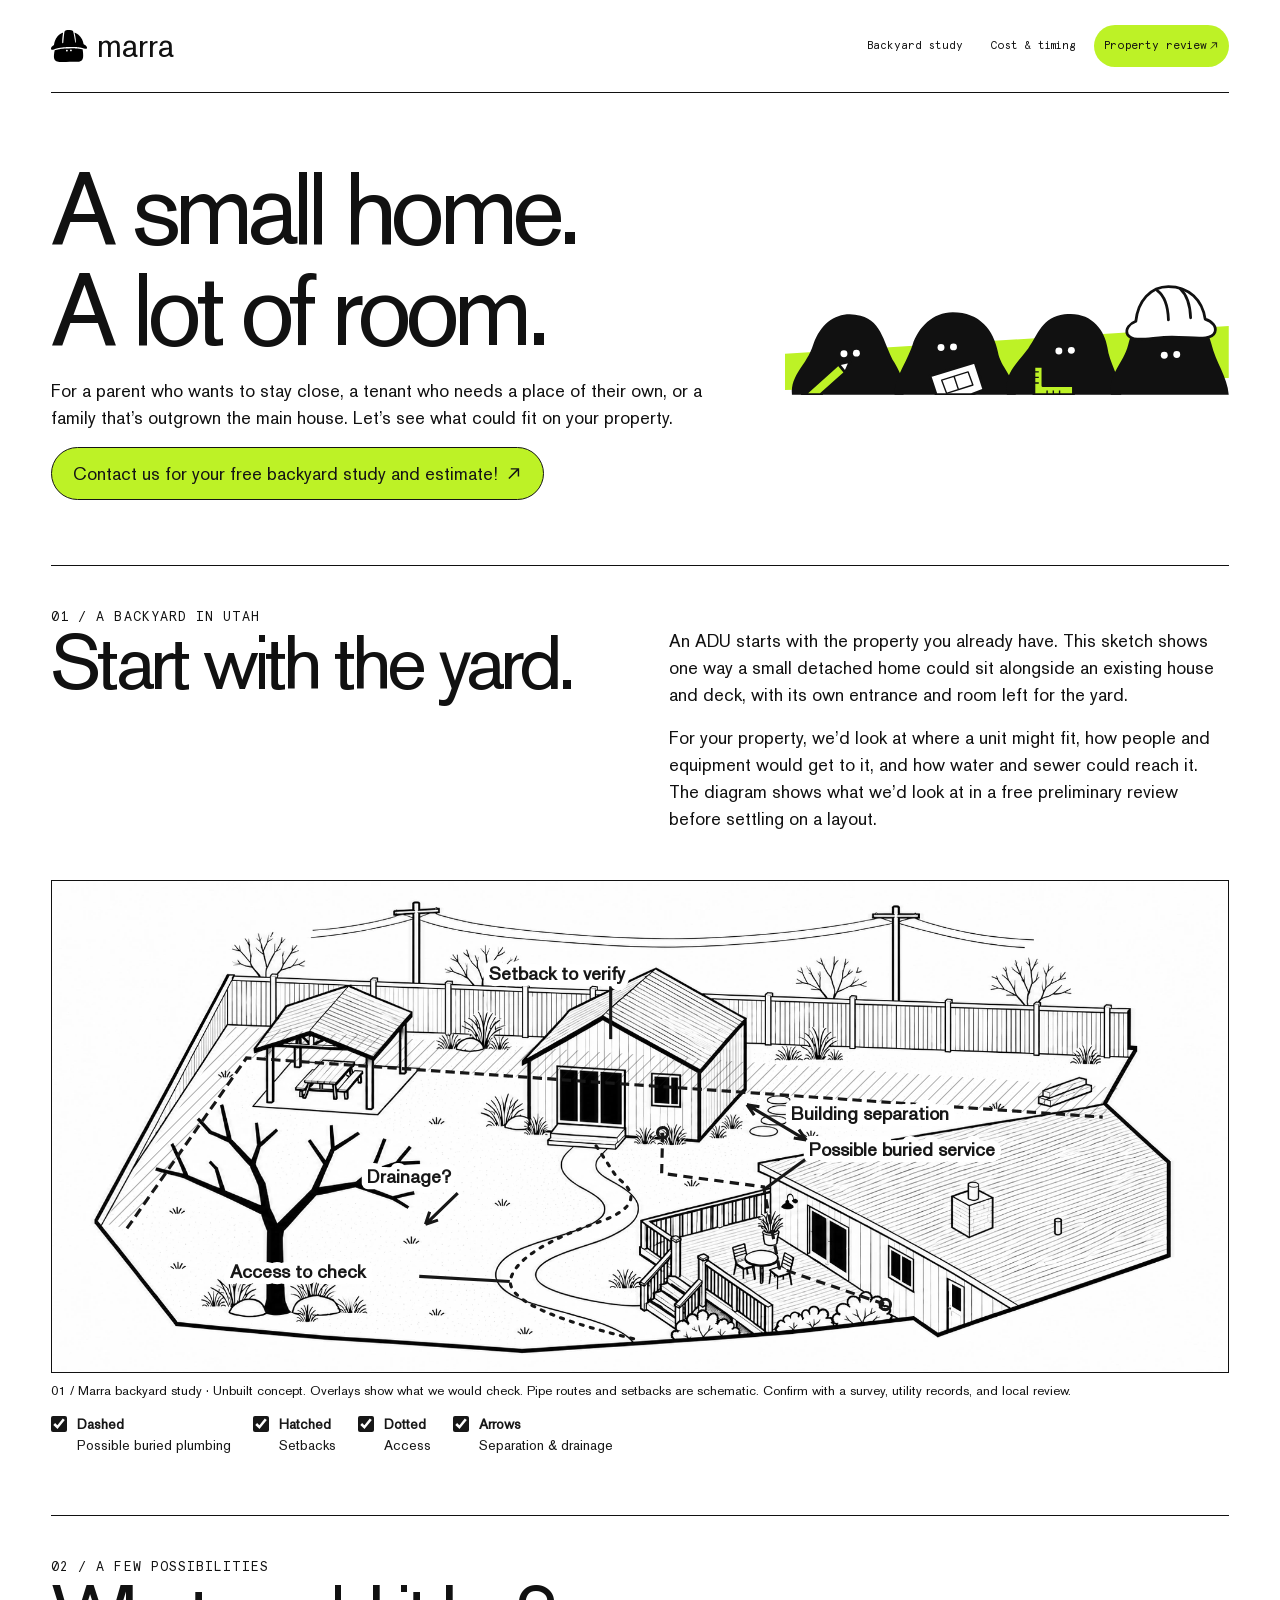
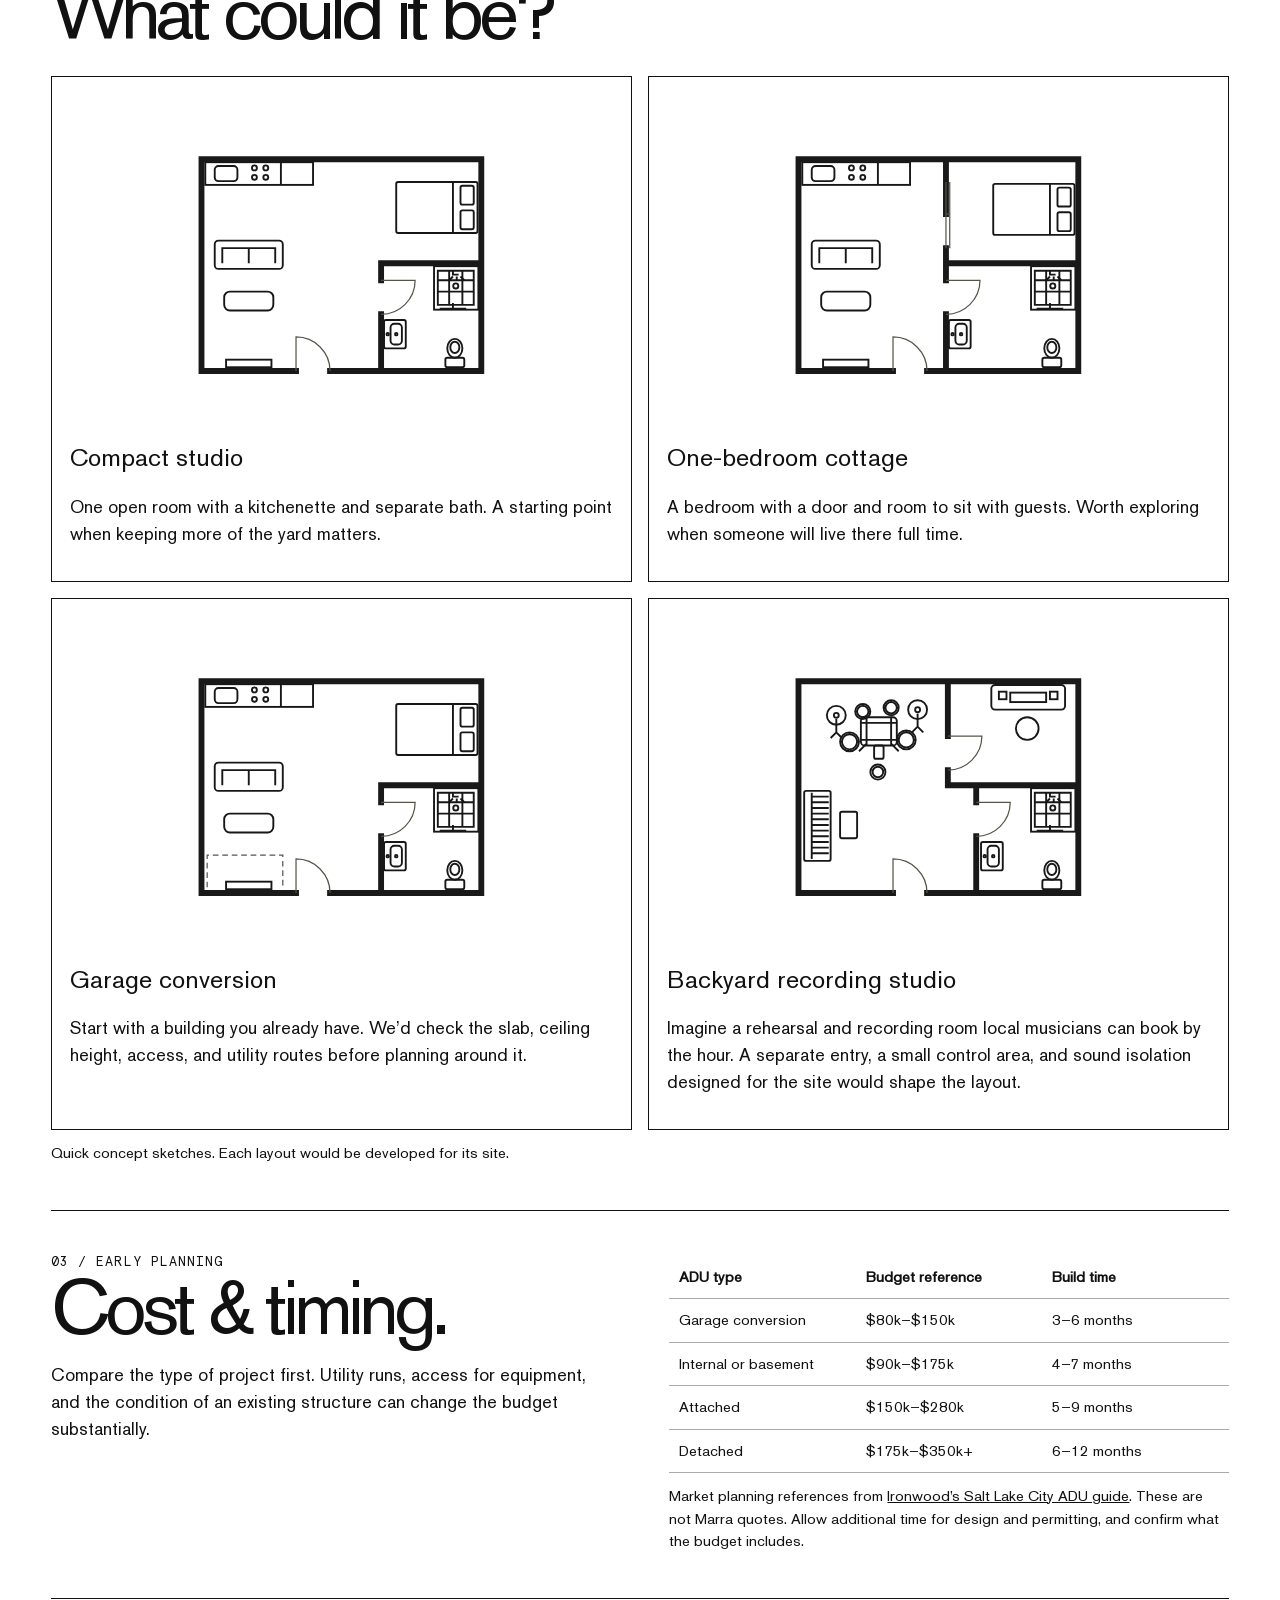
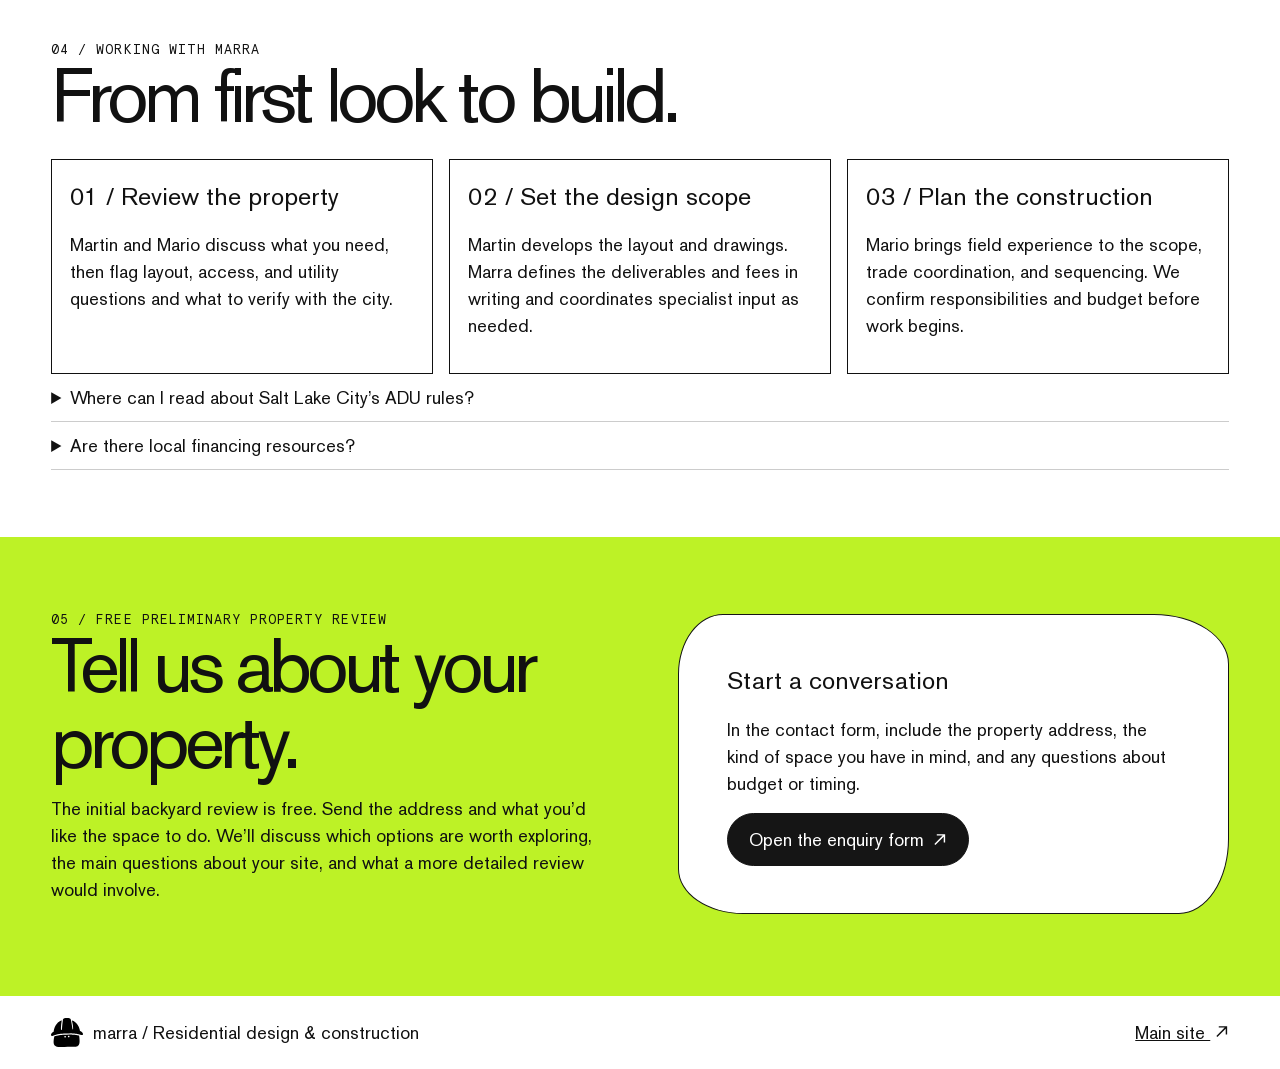
==== adu.html @ b4e69bd3 "Update adu.html" ====
<!doctype html><html lang="en"><head><meta charset="utf-8"><meta name="viewport" content="width=device-width,initial-scale=1"><meta name="description" content="Explore ADU layouts, site constraints, and planning costs with Marra in the Salt Lake Valley."><title>ADUs in the Salt Lake Valley · Marra</title>
<style>
@font-face{font-family:Akzidenz;src:url([data-uri])}*{box-sizing:border-box}html{scroll-behavior:smooth}body{margin:0;background:#fafaf6;color:#151515;font:18px/1.5 Akzidenz,Arial,sans-serif}header,main,footer{width:min(1280px,92%);margin:auto}header,footer,nav{display:flex;align-items:center;gap:24px;justify-content:space-between;flex-wrap:wrap}header,footer{padding:22px 0}header{border-bottom:1px solid}.brand{display:flex;align-items:center;gap:10px;font-size:32px}.brand img{width:36px}a{color:inherit}nav a,.btn{text-decoration:none}.btn,button{display:inline-block;background:#bdf226;border:1px solid #151515;border-radius:100px;padding:12px 21px;color:#151515;font:inherit;cursor:pointer}.hero{display:grid;grid-template-columns:1fr 1.06fr;align-items:center;gap:5%;padding:65px 0}.kicker{font:13px monospace;text-transform:uppercase;letter-spacing:.08em}h1,h2,h3,p,figure{margin:0}h1,h2{font-weight:400;letter-spacing:-.065em;line-height:.99}h1{font-size:clamp(56px,8vw,120px)}h2{font-size:clamp(42px,6vw,80px)}h3{font-size:25px;font-weight:400}p{margin:16px 0}figure img{display:block;width:100%;border:1px solid}figcaption{font-size:13px;margin-top:8px}section{padding:45px 0;border-top:1px solid;scroll-margin-top:10px}.grid{display:grid;grid-template-columns:repeat(3,1fr);gap:16px;margin-top:26px}.card{border:1px solid;padding:18px}.plan{display:block;width:100%;height:160px;background:#eeeee7;margin-bottom:15px}.plan path,.plan rect{stroke:#171717;stroke-width:2;fill:none}.plan .wall{stroke-width:4}.plan text{font:9px monospace}.split{display:grid;grid-template-columns:1fr 1fr;gap:5%}table{width:100%;border-collapse:collapse;font-size:15px}td,th{padding:10px;text-align:left;border-bottom:1px solid #aaa}small{display:block;margin-top:12px}.review{background:#bdf226;padding:clamp(18px,4vw,55px);border-radius:30px;margin:22px 0}form{background:white;border:1px solid;border-radius:22px;padding:20px}label{display:block;margin-bottom:12px}input,select,textarea{display:block;width:100%;font:inherit;padding:8px;border:1px solid #aaa;border-radius:8px}textarea{min-height:84px}footer{border-top:1px solid}.notice{font-size:14px}details{padding:10px 0;border-bottom:1px solid #ccc}summary{cursor:pointer}@media(max-width:760px){.hero,.split,.grid{grid-template-columns:1fr;gap:20px}.hero{padding:36px 0}nav{gap:12px;font-size:14px}}
.site-figure{margin-top:25px}.site-map{width:100%;display:block;background:#f0efe7;border:1px solid}.site-map text{font:13px monospace;paint-order:stroke;stroke:#f0efe7;stroke-width:3px;stroke-linejoin:round}.map-key{display:flex;flex-wrap:wrap;gap:12px 22px;margin:14px 0}.map-key label{margin:0;display:flex;align-items:center;gap:6px;font-size:14px}.map-key input{width:auto;accent-color:var(--layer)}.map-key b{color:var(--layer)}.grid.programs{grid-template-columns:repeat(2,1fr)}.programs .plan{height:auto;aspect-ratio:2.05}.programs .plan .wall{stroke-width:5;fill:none}.programs .plan .fine{stroke-width:.8}.programs .plan .paper{fill:#fffef6;stroke:none}.programs .plan .rug{fill:#e5ecc2;stroke-width:.7}.programs .plan .bloom{fill:#ffc1bb;stroke:#151515;stroke-width:1}.programs .plan text{font:9px monospace}.studio{background:#e9f4cc}@media(max-width:620px){.grid.programs{grid-template-columns:1fr}.site-map text{font-size:16px}}.study-link{display:block;text-decoration:none;font-size:14px}.study-link img{display:block;width:100%;border:1px solid}.study-link span{display:block;margin-top:7px}.yard-overlay{display:block;width:100%;border:1px solid}.yard-overlay g{stroke:currentColor;fill:none;stroke-width:3}.yard-overlay text{fill:currentColor;stroke:white;stroke-width:5;paint-order:stroke;stroke-linejoin:round;font:bold 16px monospace}.green{color:#39722a}.red{color:#b32531}.blue{color:#235b99}.ochre{color:#865509}.programs .plan{aspect-ratio:1.7;background:#f5f5f5}.programs .plan .wall{stroke:#191919;stroke-width:3.1}.programs .plan .fit{stroke:#191919;stroke-width:1.05;fill:none}.programs .plan .detail{stroke:#565449;stroke-width:.65;fill:none}.programs .plan text{font:8px monospace;letter-spacing:.16px;fill:#191919}.programs .plan .leaf{stroke:#333;stroke-width:.7;fill:#fff}.programs .plan .flower{fill:#fff;stroke:#333;stroke-width:.55}.hero .site-figure{margin:0}.hero .map-key{gap:6px 12px}.hero .map-key label{font-size:12px}.hero .yard-overlay text{font-size:21px}.studio{background:#f0f0f0}.programs .plan .paper{fill:white}.yard-overlay text,.site-map text,.map-key label{font-family:Akzidenz,Arial,sans-serif}.hero .yard-overlay text{font-size:21px}.programs .plan{aspect-ratio:1.65}.programs .plan .fit rect,.programs .plan .fit path,.programs .plan .fit circle,.programs .plan .fit ellipse{stroke-width:1;fill:none}.yard-overlay .green,.yard-overlay .red,.yard-overlay .blue,.yard-overlay .ochre,.map-key label{color:#171717;--layer:#171717!important}.yard-overlay text{fill:#171717}.yard-overlay{filter:grayscale(1)}.map-key b{color:#171717}.programs .plan .wall{stroke-linecap:square;stroke-linejoin:miter}.hero{grid-template-columns:1fr}.hero>div{max-width:850px}#study .yard-overlay text{stroke-width:12px;font-size:18px}#study .site-figure{margin-top:32px}.programs .plan,.programs .studio{background:transparent}.programs .plan .paper{fill:transparent}.review-next{background:white;border:1px solid;border-radius:22px;padding:20px}#review.review{margin-inline:calc((100% - 100cqw)/2);margin-block:22px 0;border:0;border-radius:0;padding:clamp(35px,6vw,95px) max(4vw,calc((100cqw - 1280px)/2));gap:clamp(35px,6vw,95px);align-items:start}#review .review-next{padding:clamp(30px,3.7vw,58px);border:1px solid #151515;border-radius:45px 75px 50px 65px / 60px 50px 75px 45px;background:#fff}#review .review-next .btn{background:#151515;color:#fff}.footer-brand{display:inline-flex;align-items:center;gap:10px}.footer-brand img{width:32px;height:auto}footer{border-top:0}body{container-type:inline-size}.hero{grid-template-columns:minmax(0,1fr) minmax(0,.4fr);gap:clamp(20px,4vw,58px)}.hero h1{font-size:clamp(48px,8vw,120px)}.hero-mascot{display:block;width:min(100%,300px);height:auto;justify-self:center}.split>*{min-width:0}.hero .btn{max-width:100%}@media(max-width:760px){.hero{grid-template-columns:minmax(0,1fr)}.hero-mascot{width:min(44%,180px);justify-self:end}td,th{padding:7px 5px;overflow-wrap:anywhere}}html{overflow-x:clip}.brand{text-decoration:none}@font-face {
      font-family: "ApercuMono";
      src: url("ApercuMonoProRegular.ttf") format("truetype");
      font-weight: 400;
      font-style: normal;
      font-display: swap;
    }
:root{--gutter:clamp(20px,4vw,76px);--content:min(1280px,100% - var(--gutter)*2);--mono:"ApercuMono",monospace}
body{background:#fff;color:#111;container-type:normal;-webkit-font-smoothing:antialiased}
header,footer{width:var(--content)}
main{width:100%}
main>div,main>section:not(#review){width:var(--content);margin-inline:auto}
.kicker,header nav{font-family:var(--mono)}
header nav{font-size:11px;gap:8px}
header nav a{min-height:42px;display:inline-flex;align-items:center;padding:8px 10px}
header nav a:last-child{background:#bdf226;border-radius:999px}
#review.review{width:100%;margin-inline:0;padding-inline:max(var(--gutter),calc((100% - 1280px)/2));grid-template-columns:minmax(0,1fr) minmax(0,1fr)}
#review .review-next .btn,.hero .btn{white-space:normal;text-align:center}
.grid,.grid.programs,.split{grid-template-columns:repeat(2,minmax(0,1fr))}
.grid:not(.programs){grid-template-columns:repeat(3,minmax(0,1fr))}
.card{min-width:0}
table{table-layout:fixed}
@media(max-width:760px){
 body{font-size:16px}
 header{padding-block:15px;gap:12px}
 .brand{font-size:30px}.brand img{width:30px}
 header nav{width:100%;justify-content:space-between;gap:2px}
 header nav a{padding-inline:6px;font-size:clamp(10px,2.75vw,12px)}
 .hero{grid-template-columns:minmax(0,1fr);gap:10px;padding-block:38px}
 .hero h1{font-size:clamp(43px,10.5vw,70px)}
 .hero-mascot{width:clamp(90px,29vw,150px)}
 section{padding-block:38px}
 h2{font-size:clamp(38px,9.4vw,62px)}
 .split,.grid.programs,.grid:not(.programs),#review.review{grid-template-columns:minmax(0,1fr)}
 #review .review-next{padding:30px 24px;border-radius:30px 45px 32px 40px / 40px 32px 45px 30px}
 #study .site-figure{margin-top:18px}
 .map-key{display:grid;grid-template-columns:repeat(2,minmax(0,1fr));gap:8px}
 .map-key label{font-size:12px;flex-wrap:wrap}
 td,th{font-size:13px}
 footer{gap:12px;font-size:14px}
}

.link-arrow{display:inline-block;width:.85em;height:.85em;vertical-align:-.06em;margin-inline-start:.18em;flex:none}
.footer-brand{text-decoration:none}.footer-brand img{flex:none}
.map-key label{display:grid;grid-template-columns:18px minmax(0,1fr);align-items:start;gap:8px}
.map-key input{width:16px;height:16px;margin:2px 0 0;padding:0}
.key-description{display:block}
@media(max-width:760px){
 .hero{gap:18px}
 .hero-mascot{justify-self:center;margin-block:8px 0}
 .map-key{gap:14px 12px;align-items:start}
 header nav a{white-space:normal}
 footer{align-items:flex-start}
}
.hero-crew{display:block;width:100%;height:auto;align-self:center}.hero{grid-template-columns:minmax(0,1fr) minmax(0,.65fr)}@media(max-width:900px){.hero{grid-template-columns:minmax(0,1fr)}.hero-crew{max-width:640px;margin:12px auto 0}}</style>
<link rel="icon" type="image/svg+xml" href="SVGMarraFavicon.svg">
<link rel="alternate icon" type="image/png" href="TransparentMarraFavicon.png">
<link rel="apple-touch-icon" href="TransparentMarraFavicon.png">
</head><body><header><a class="brand" href="https://www.marra.works/" aria-label="Marra home"><img src="[data-uri]" alt="">marra</a><nav aria-label="Page"><a href="#study">Backyard study</a><a href="#budget">Cost & timing</a><a href="#review">Property review <svg class="link-arrow" viewBox="0 0 16 16" aria-hidden="true" focusable="false"><path d="M3 13 13 3M5 3h8v8" fill="none" stroke="currentColor" stroke-width="1.5"/></svg></a></nav></header><main>
<div class="hero"><div><h1>A small home.<br>A lot of room.</h1><p>For a parent who wants to stay close, a tenant who needs a place of their own, or a family that’s outgrown the main house. Let’s see what could fit on your property.</p><a class="btn" href="#review">Contact us for your free backyard study and estimate! <svg class="link-arrow" viewBox="0 0 16 16" aria-hidden="true" focusable="false"><path d="M3 13 13 3M5 3h8v8" fill="none" stroke="currentColor" stroke-width="1.5"/></svg></a></div><svg class="hero-crew" viewBox="0 0 640 190" role="img" aria-label="Four Marra mascots peeking up with a pencil, plans, a measuring square, and a hardhat">
<path fill="#bdf226" d="M0 131 640 91v75L0 183Z"/>
<g fill="#111">
<path d="M10 190c-2-30 21-41 31-73 12-35 39-49 68-41 32 8 34 44 49 68 11 19 14 29 13 46Z"/>
<path d="M158 190c0-25 17-45 26-72 8-25 29-47 58-47 39 0 59 26 65 57 4 23 24 36 26 62Z"/>
<path d="M320 190c-5-31 15-45 31-67 14-20 20-45 52-49 37-5 58 21 62 48 3 23 17 40 20 68Z"/>
<path d="M470 190c-3-33 18-44 25-72 9-35 29-55 58-54 34 0 55 24 62 53 6 26 23 47 25 73Z"/>
</g>
<g fill="#fff">
<circle cx="85" cy="131" r="5"/><circle cx="103" cy="130" r="5"/>
<circle cx="225" cy="122" r="5"/><circle cx="243" cy="121" r="5"/>
<circle cx="395" cy="127" r="5"/><circle cx="413" cy="126" r="5"/>
<circle cx="547" cy="133" r="5"/><circle cx="565" cy="132" r="5"/>
</g>
<g stroke="#111" stroke-width="4" stroke-linejoin="round">
<path fill="#fff" d="m25 190 52-44 17-4-7 16-36 32z"/><path fill="#bdf226" d="m28 190 49-44 10 12-36 32z"/>
<path fill="#fff" d="m209 163 65-20 13 40-19 7h-50z"/><path fill="none" stroke-width="2" d="m226 169 38-12 7 19-38 12z m18-5 6 18"/>
<path fill="#bdf226" d="M359 149h13v28h44v13h-57z"/><path fill="none" stroke-width="2" d="M360 157h6m-6 8h6m-6 8h6m12 11v6m9-6v6m9-6v6"/>
<path fill="#fff" d="M494 103c-4-8 4-16 12-19 3-29 21-50 47-50 30 0 49 20 53 47 10 3 17 11 14 19-5 13-31 7-62 7-30 0-56 9-64-4z"/>
<path fill="none" stroke-linecap="round" d="M537 40q15 11 16 42m17-45q14 13 15 42"/>
</g></svg></div>
<section id="study"><div class="split"><div><div class="kicker">01 / A backyard in Utah</div><h2>Start with the yard.</h2></div><div><p>An ADU starts with the property you already have. This sketch shows one way a small detached home could sit alongside an existing house and deck, with its own entrance and room left for the yard.</p><p>For your property, we’d look at where a unit might fit, how people and equipment would get to it, and how water and sewer could reach it. The diagram shows what we’d look at in a free preliminary review before settling on a layout.</p></div></div><figure class="site-figure"><svg class="yard-overlay" viewBox="0 0 1130 472" role="img" aria-label="Original backyard illustration with illustrative setback, utility, access, and clearance overlays">
<image href="[data-uri]" width="1130" height="472" preserveAspectRatio="none"/>
<defs><pattern id="setback-hatch" width="8" height="8" patternUnits="userSpaceOnUse" patternTransform="rotate(45)"><path d="M0 0v8" stroke="#171717" stroke-width="1"/></pattern></defs><g id="setbacks" class="green"><path d="M174 140L1027 199L1010 227L187 170L72 334L49 329Z" fill="url(#setback-hatch)" opacity=".65" stroke="none"/><path d="M72 334L187 170L1010 227" stroke-dasharray="9 5"/><path d="M537 100v52"/><text x="420" y="95">Setback to verify</text></g>
<g id="utilities" class="red"><path d="M587 242l-1 39 98 13 15 78 102 35" stroke-dasharray="9 6"/><circle cx="587" cy="242" r="5"/><circle cx="801" cy="407" r="5"/><path d="M685 296l40-29"/><text x="728" y="264">Possible buried service</text></g>
<g id="access" class="blue"><path d="M559 440q-126-30-118-58t87-55q48-18 15-42l-21-32" stroke-dasharray="3 7" stroke-linecap="round"/><path d="M440 385l-87-5"/><text x="171" y="382">Access to check</text></g>
<g id="checks" class="ochre"><path d="M668 215l57 34m-57-34l12 2m-12-2l7 10m50 24l-12-2m12 2l-7-10"/><text x="710" y="230">Building separation</text><path d="M390 300l-31 30m0 0l4-12m-4 12l12-4"/><text x="303" y="290">Drainage?</text></g></svg><figcaption>01 / Marra backyard study · Unbuilt concept. Overlays show what we would check. Pipe routes and setbacks are schematic. Confirm with a survey, utility records, and local review.</figcaption>
<div class="map-key" aria-label="Diagram layers"><label style="--layer:#a82732"><input type="checkbox" checked data-layer="utilities"><span><b>Dashed</b><span class="key-description">Possible buried plumbing</span></span></label><label style="--layer:#46753a"><input type="checkbox" checked data-layer="setbacks"><span><b>Hatched</b><span class="key-description">Setbacks</span></span></label><label style="--layer:#265b96"><input type="checkbox" checked data-layer="access"><span><b>Dotted</b><span class="key-description">Access</span></span></label><label style="--layer:#704b08"><input type="checkbox" checked data-layer="checks"><span><b>Arrows</b><span class="key-description">Separation &amp; drainage</span></span></label></div></figure></section>
<section><div class="kicker">02 / A few possibilities</div><h2>What could it be?</h2><div class="grid programs">
<article class="card"><svg class="plan" viewBox="0 0 258 174" role="img" aria-label="Studio apartment furnished floor plan"><rect class="paper" x="55" y="34" width="148" height="112"/><g class="fit"><rect x="57" y="35.55" width="57" height="12" rx="0"/><rect x="62" y="37.55" width="12" height="8" rx="2"/><path d="M97 35.55v12"/><circle cx="83" cy="38.55" r="1.3"/><circle cx="83" cy="43.55" r="1.3"/><circle cx="89" cy="38.55" r="1.3"/><circle cx="89" cy="43.55" r="1.3"/><rect x="184" y="139" width="10" height="5" rx="1"/><ellipse cx="189" cy="134" rx="4" ry="5"/><ellipse cx="189" cy="133.5" rx="2.4" ry="3"/><rect x="151.55" y="119" width="11.5" height="15" rx="1"/><rect x="155" y="121" width="6" height="11" rx="2"/><circle cx="153.5" cy="126.5" r="0.65"/><circle cx="158" cy="126.5" r="0.65"/><rect x="178" y="90.55" width="23.45" height="23" rx="0"/><path d="M180 93h19v18h-19zM181 113h14m-7-3v3m-5-2h12m-15-13h19m-19 6h19m-13-11v18m7-18v18"/><circle cx="189.5" cy="101" r="1.35"/><path d="M188 93v2h3m-3 1l-2 2m4-2v2m2-2l2 2"/><rect x="62" y="77" width="36" height="15" rx="2"/><path d="M66 89v-8h28v8m-14-8v8"/><rect x="67" y="104" width="26" height="10" rx="3"/><rect x="68" y="140" width="24" height="4" rx="0"/><rect x="158" y="46" width="43" height="27" rx="1"/><rect x="192" y="48" width="7" height="10" rx="1"/><rect x="192" y="61" width="7" height="10" rx="1"/><path d="M188 46v27"/></g><path class="wall" d="M105 146H55V34h148v112h-80 M150 89h53M150 89v9m0 18v30"/><path class="detail" d="M105 146v-18a18 18 0 0 1 18 18 M150 98h18a18 18 0 0 1-18 18"/></svg><h3>Compact studio</h3><p>One open room with a kitchenette and separate bath. A starting point when keeping more of the yard matters.</p></article>
<article class="card"><svg class="plan" viewBox="0 0 258 174" role="img" aria-label="One-bedroom cottage furnished floor plan"><rect class="paper" x="55" y="34" width="148" height="112"/><g class="fit"><rect x="57" y="35.55" width="57" height="12" rx="0"/><rect x="62" y="37.55" width="12" height="8" rx="2"/><path d="M97 35.55v12"/><circle cx="83" cy="38.55" r="1.3"/><circle cx="83" cy="43.55" r="1.3"/><circle cx="89" cy="38.55" r="1.3"/><circle cx="89" cy="43.55" r="1.3"/><rect x="184" y="139" width="10" height="5" rx="1"/><ellipse cx="189" cy="134" rx="4" ry="5"/><ellipse cx="189" cy="133.5" rx="2.4" ry="3"/><rect x="134.55" y="119" width="11.5" height="15" rx="1"/><rect x="138" y="121" width="6" height="11" rx="2"/><circle cx="136.5" cy="126.5" r="0.65"/><circle cx="141" cy="126.5" r="0.65"/><rect x="178" y="90.55" width="23.45" height="23" rx="0"/><path d="M180 93h19v18h-19zM181 113h14m-7-3v3m-5-2h12m-15-13h19m-19 6h19m-13-11v18m7-18v18"/><circle cx="189.5" cy="101" r="1.35"/><path d="M188 93v2h3m-3 1l-2 2m4-2v2m2-2l2 2"/><rect x="62" y="77" width="36" height="15" rx="2"/><path d="M66 89v-8h28v8m-14-8v8"/><rect x="67" y="104" width="26" height="10" rx="3"/><rect x="68" y="140" width="24" height="4" rx="0"/><rect x="158" y="47" width="43" height="27" rx="1"/><rect x="192" y="49" width="7" height="10" rx="1"/><rect x="192" y="62" width="7" height="10" rx="1"/><path d="M188 47v27"/></g><path class="wall" d="M105 146H55V34h148v112h-80 M133 34v29m0 18v17m0 18v30M133 89h70"/><path class="detail" d="M105 146v-18a18 18 0 0 1 18 18 M133 46v35m2-35v35m-2-18h2M133 98h18a18 18 0 0 1-18 18"/></svg><h3>One-bedroom cottage</h3><p>A bedroom with a door and room to sit with guests. Worth exploring when someone will live there full time.</p></article>
<article class="card"><svg class="plan" viewBox="0 0 258 174" role="img" aria-label="Garage conversion furnished floor plan"><rect class="paper" x="55" y="34" width="148" height="112"/><g class="fit"><rect x="57" y="35.55" width="57" height="12" rx="0"/><rect x="62" y="37.55" width="12" height="8" rx="2"/><path d="M97 35.55v12"/><circle cx="83" cy="38.55" r="1.3"/><circle cx="83" cy="43.55" r="1.3"/><circle cx="89" cy="38.55" r="1.3"/><circle cx="89" cy="43.55" r="1.3"/><rect x="184" y="139" width="10" height="5" rx="1"/><ellipse cx="189" cy="134" rx="4" ry="5"/><ellipse cx="189" cy="133.5" rx="2.4" ry="3"/><rect x="151.55" y="119" width="11.5" height="15" rx="1"/><rect x="155" y="121" width="6" height="11" rx="2"/><circle cx="153.5" cy="126.5" r="0.65"/><circle cx="158" cy="126.5" r="0.65"/><rect x="178" y="90.55" width="23.45" height="23" rx="0"/><path d="M180 93h19v18h-19zM181 113h14m-7-3v3m-5-2h12m-15-13h19m-19 6h19m-13-11v18m7-18v18"/><circle cx="189.5" cy="101" r="1.35"/><path d="M188 93v2h3m-3 1l-2 2m4-2v2m2-2l2 2"/><rect x="62" y="77" width="36" height="15" rx="2"/><path d="M66 89v-8h28v8m-14-8v8"/><rect x="67" y="104" width="26" height="10" rx="3"/><rect x="68" y="140" width="24" height="4" rx="0"/><rect x="158" y="46" width="43" height="27" rx="1"/><rect x="192" y="48" width="7" height="10" rx="1"/><rect x="192" y="61" width="7" height="10" rx="1"/><path d="M188 46v27"/></g><path class="wall" d="M105 146H55V34h148v112h-80 M150 89h53M150 89v9m0 18v30"/><path class="detail" d="M105 146v-18a18 18 0 0 1 18 18 M150 98h18a18 18 0 0 1-18 18"/><path class="detail" stroke-dasharray="3 2" d="M58 143V126H98V143"/></svg><h3>Garage conversion</h3><p>Start with a building you already have. We’d check the slab, ceiling height, access, and utility routes before planning around it.</p></article><article class="card studio"><svg class="plan" viewBox="0 0 258 174" role="img" aria-label="Recording studio furnished floor plan"><rect class="paper" x="55" y="34" width="148" height="112"/><g class="fit"><rect x="88" y="53" width="19" height="15" rx="2"/><path d="M88 56h19m-19 9h19m-16-12v15m13-15v15M91 67l-4 4m17-4l4 4"/><rect x="95" y="68" width="5" height="7" rx="1"/><circle cx="89" cy="50" r="4"/><circle cx="89" cy="50" r="3"/><path d="M85 50h1m6 0h1M89 46v1"/><circle cx="104" cy="48" r="4"/><circle cx="104" cy="48" r="3"/><path d="M100 48h1m6 0h1M104 44v1"/><circle cx="82" cy="66" r="5"/><circle cx="82" cy="66" r="4"/><path d="M77 66h1m8 0h1M82 61v1"/><circle cx="112" cy="65" r="5"/><circle cx="112" cy="65" r="4"/><path d="M107 65h1m8 0h1M112 60v1"/><circle cx="75" cy="52" r="5"/><circle cx="75" cy="52" r="1.3"/><path d="M75 54v7m0 0l-3 3m3-3l3 3"/><circle cx="118" cy="49" r="5"/><circle cx="118" cy="49" r="1.3"/><path d="M118 51v7m0 0l-3 3m3-3l3 3"/><circle cx="97" cy="82" r="4"/><circle cx="97" cy="82" r="2.8"/><rect x="58" y="92" width="14" height="37" rx="1"/><path d="M62 93v35M62 95h9M62 98h9M62 101h9M62 104h9M62 107h9M62 110h9M62 113h9M62 116h9M62 119h9M62 122h9M62 125h9"/><rect x="77" y="103" width="9" height="14" rx="1"/><rect x="157" y="36" width="39" height="13" rx="2"/><rect x="167" y="40" width="19" height="5" rx="0"/><rect x="161" y="39.5" width="4" height="4" rx="0"/><rect x="188" y="39.5" width="4" height="4" rx="0"/><circle cx="176" cy="59" r="6"/><rect x="184" y="139" width="10" height="5" rx="1"/><ellipse cx="189" cy="134" rx="4" ry="5"/><ellipse cx="189" cy="133.5" rx="2.4" ry="3"/><rect x="151.55" y="119" width="11.5" height="15" rx="1"/><rect x="155" y="121" width="6" height="11" rx="2"/><circle cx="153.5" cy="126.5" r="0.65"/><circle cx="158" cy="126.5" r="0.65"/><rect x="178" y="90.55" width="23.45" height="23" rx="0"/><path d="M180 93h19v18h-19zM181 113h14m-7-3v3m-5-2h12m-15-13h19m-19 6h19m-13-11v18m7-18v18"/><circle cx="189.5" cy="101" r="1.35"/><path d="M188 93v2h3m-3 1l-2 2m4-2v2m2-2l2 2"/></g><path class="wall" d="M105 146H55V34h148v112h-80 M134 34v29m0 18v8h15v9m0 18v30M149 89h54"/><path class="detail" d="M105 146v-18a18 18 0 0 1 18 18 M134 63h18a18 18 0 0 1-18 18M149 98h18a18 18 0 0 1-18 18"/></svg><h3>Backyard recording studio</h3><p>Imagine a rehearsal and recording room local musicians can book by the hour. A separate entry, a small control area, and sound isolation designed for the site would shape the layout.</p></article></div><small>Quick concept sketches. Each layout would be developed for its site.</small></section>
<section id="budget"><div class="split"><div><div class="kicker">03 / Early planning</div><h2>Cost & timing.</h2><p>Compare the type of project first. Utility runs, access for equipment, and the condition of an existing structure can change the budget substantially.</p></div><div><table><thead><tr><th scope="col">ADU type</th><th scope="col">Budget reference</th><th scope="col">Build time</th></tr></thead><tbody><tr><td>Garage conversion</td><td>$80k–$150k</td><td>3–6 months</td></tr><tr><td>Internal or basement</td><td>$90k–$175k</td><td>4–7 months</td></tr><tr><td>Attached</td><td>$150k–$280k</td><td>5–9 months</td></tr><tr><td>Detached</td><td>$175k–$350k+</td><td>6–12 months</td></tr></tbody></table><small>Market planning references from <a href="https://ironwoodcustombuilders.com/news/accessory-dwelling-unit-contractor/">Ironwood’s Salt Lake City ADU guide</a>. These are not Marra quotes. Allow additional time for design and permitting, and confirm what the budget includes.</small></div></div></section>
<section><div class="kicker">04 / Working with Marra</div><h2>From first look to build.</h2><div class="grid"><article class="card"><h3>01 / Review the property</h3><p>Martin and Mario discuss what you need, then flag layout, access, and utility questions and what to verify with the city.</p></article><article class="card"><h3>02 / Set the design scope</h3><p>Martin develops the layout and drawings. Marra defines the deliverables and fees in writing and coordinates specialist input as needed.</p></article><article class="card"><h3>03 / Plan the construction</h3><p>Mario brings field experience to the scope, trade coordination, and sequencing. We confirm responsibilities and budget before work begins.</p></article></div><details><summary>Where can I read about Salt Lake City’s ADU rules?</summary><p>Start with the city’s handbook and standard plan information. A site review is still required for a permit. <a href="https://www.slc.gov/buildingservices/accessory-dwelling-unit-information/">Salt Lake City ADU resources <svg class="link-arrow" viewBox="0 0 16 16" aria-hidden="true" focusable="false"><path d="M3 13 13 3M5 3h8v8" fill="none" stroke="currentColor" stroke-width="1.5"/></svg></a></p></details><details><summary>Are there local financing resources?</summary><p>Salt Lake City’s Backyard Keys program is designed for eligible Westside homeowners. Check the program page for eligibility and availability. <a href="https://cra.slc.gov/affordable-housing/adu-loan-program/">Backyard Keys <svg class="link-arrow" viewBox="0 0 16 16" aria-hidden="true" focusable="false"><path d="M3 13 13 3M5 3h8v8" fill="none" stroke="currentColor" stroke-width="1.5"/></svg></a></p></details></section>
<section class="review split" id="review"><div><div class="kicker">05 / Free preliminary property review</div><h2>Tell us about your property.</h2><p>The initial backyard review is free. Send the address and what you’d like the space to do. We’ll discuss which options are worth exploring, the main questions about your site, and what a more detailed review would involve.</p></div><div class="review-next"><h3>Start a conversation</h3><p>In the contact form, include the property address, the kind of space you have in mind, and any questions about budget or timing.</p><a class="btn" href="https://www.marra.works/#contact-form">Open the enquiry form <svg class="link-arrow" viewBox="0 0 16 16" aria-hidden="true" focusable="false"><path d="M3 13 13 3M5 3h8v8" fill="none" stroke="currentColor" stroke-width="1.5"/></svg></a></div></section>
</main><footer><a class="footer-brand" href="https://www.marra.works/" aria-label="Marra home"><img src="[data-uri]" alt="">marra / Residential design &amp; construction</a><a href="https://www.marra.works/">Main site <svg class="link-arrow" viewBox="0 0 16 16" aria-hidden="true" focusable="false"><path d="M3 13 13 3M5 3h8v8" fill="none" stroke="currentColor" stroke-width="1.5"/></svg></a></footer><script>document.querySelectorAll('[data-layer]').forEach(control=>control.addEventListener('change',()=>{document.getElementById(control.dataset.layer).style.display=control.checked?'':'none';}));</script></body></html>
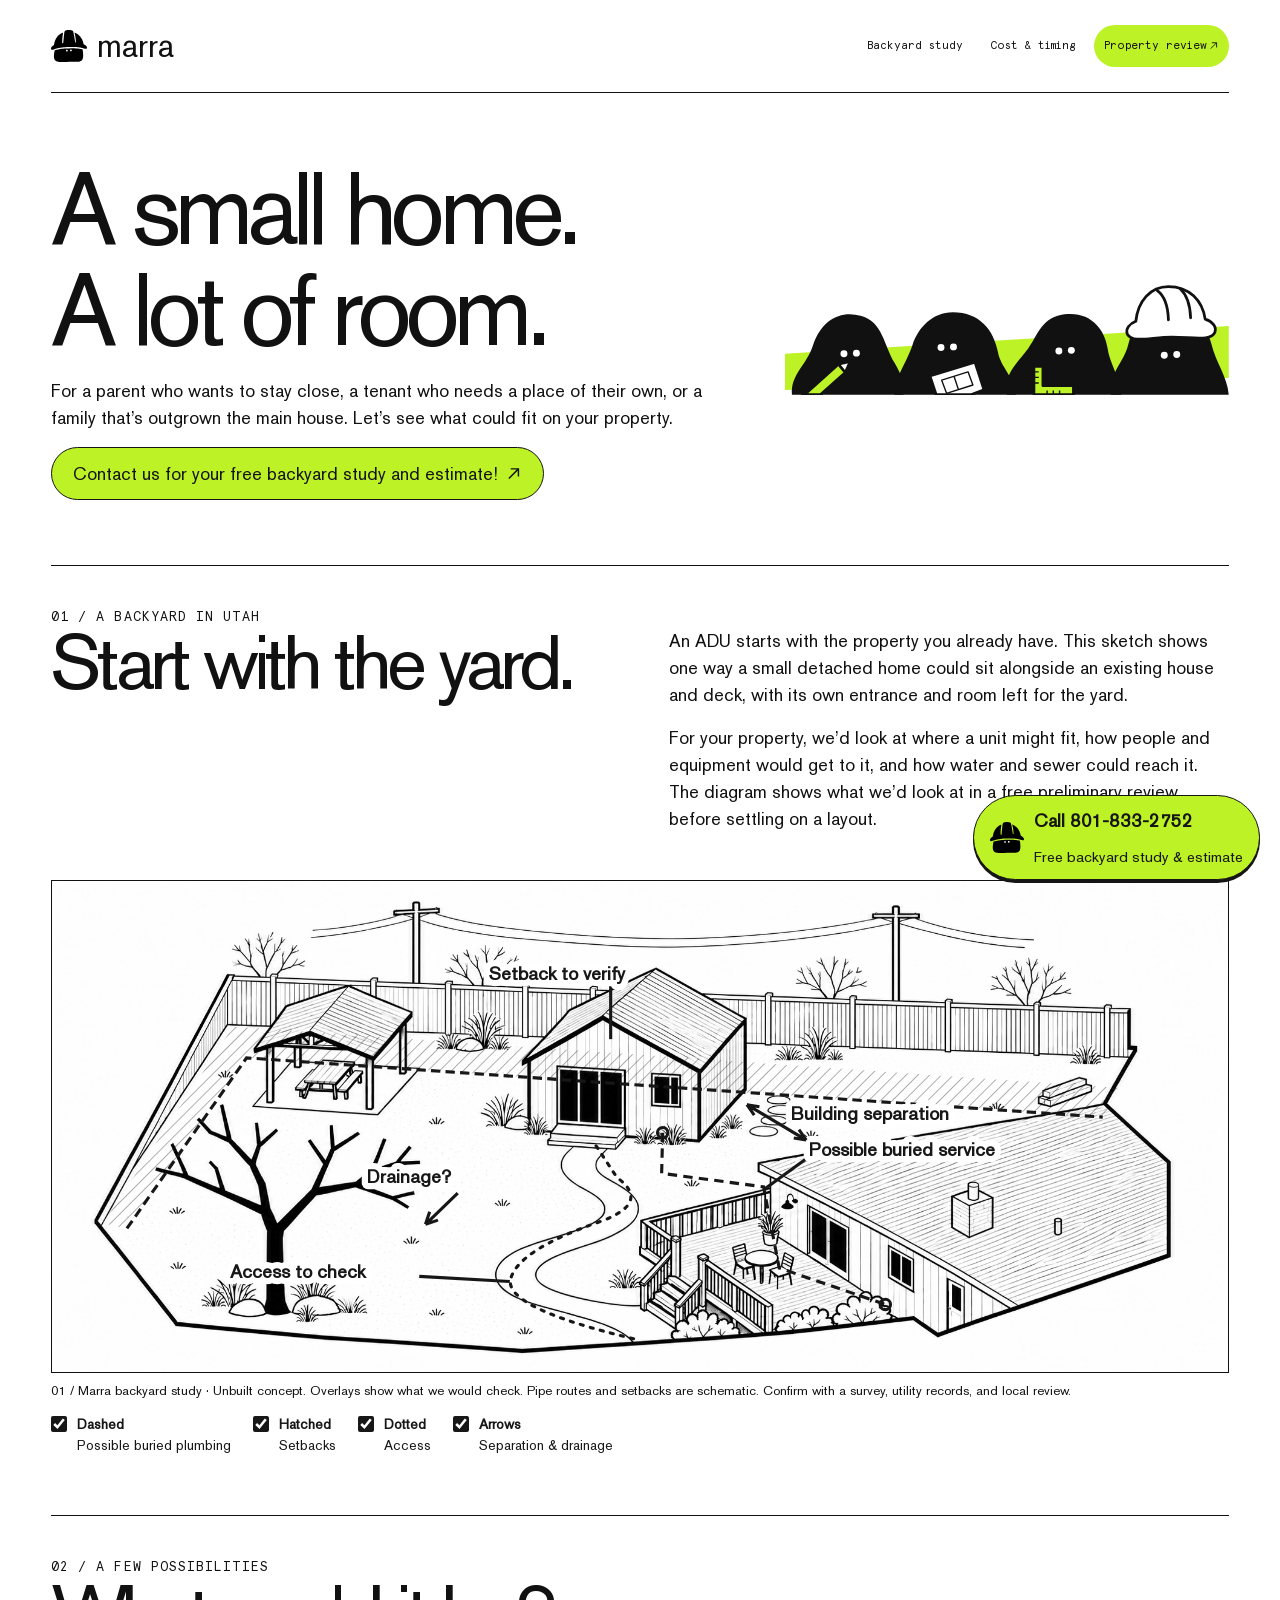
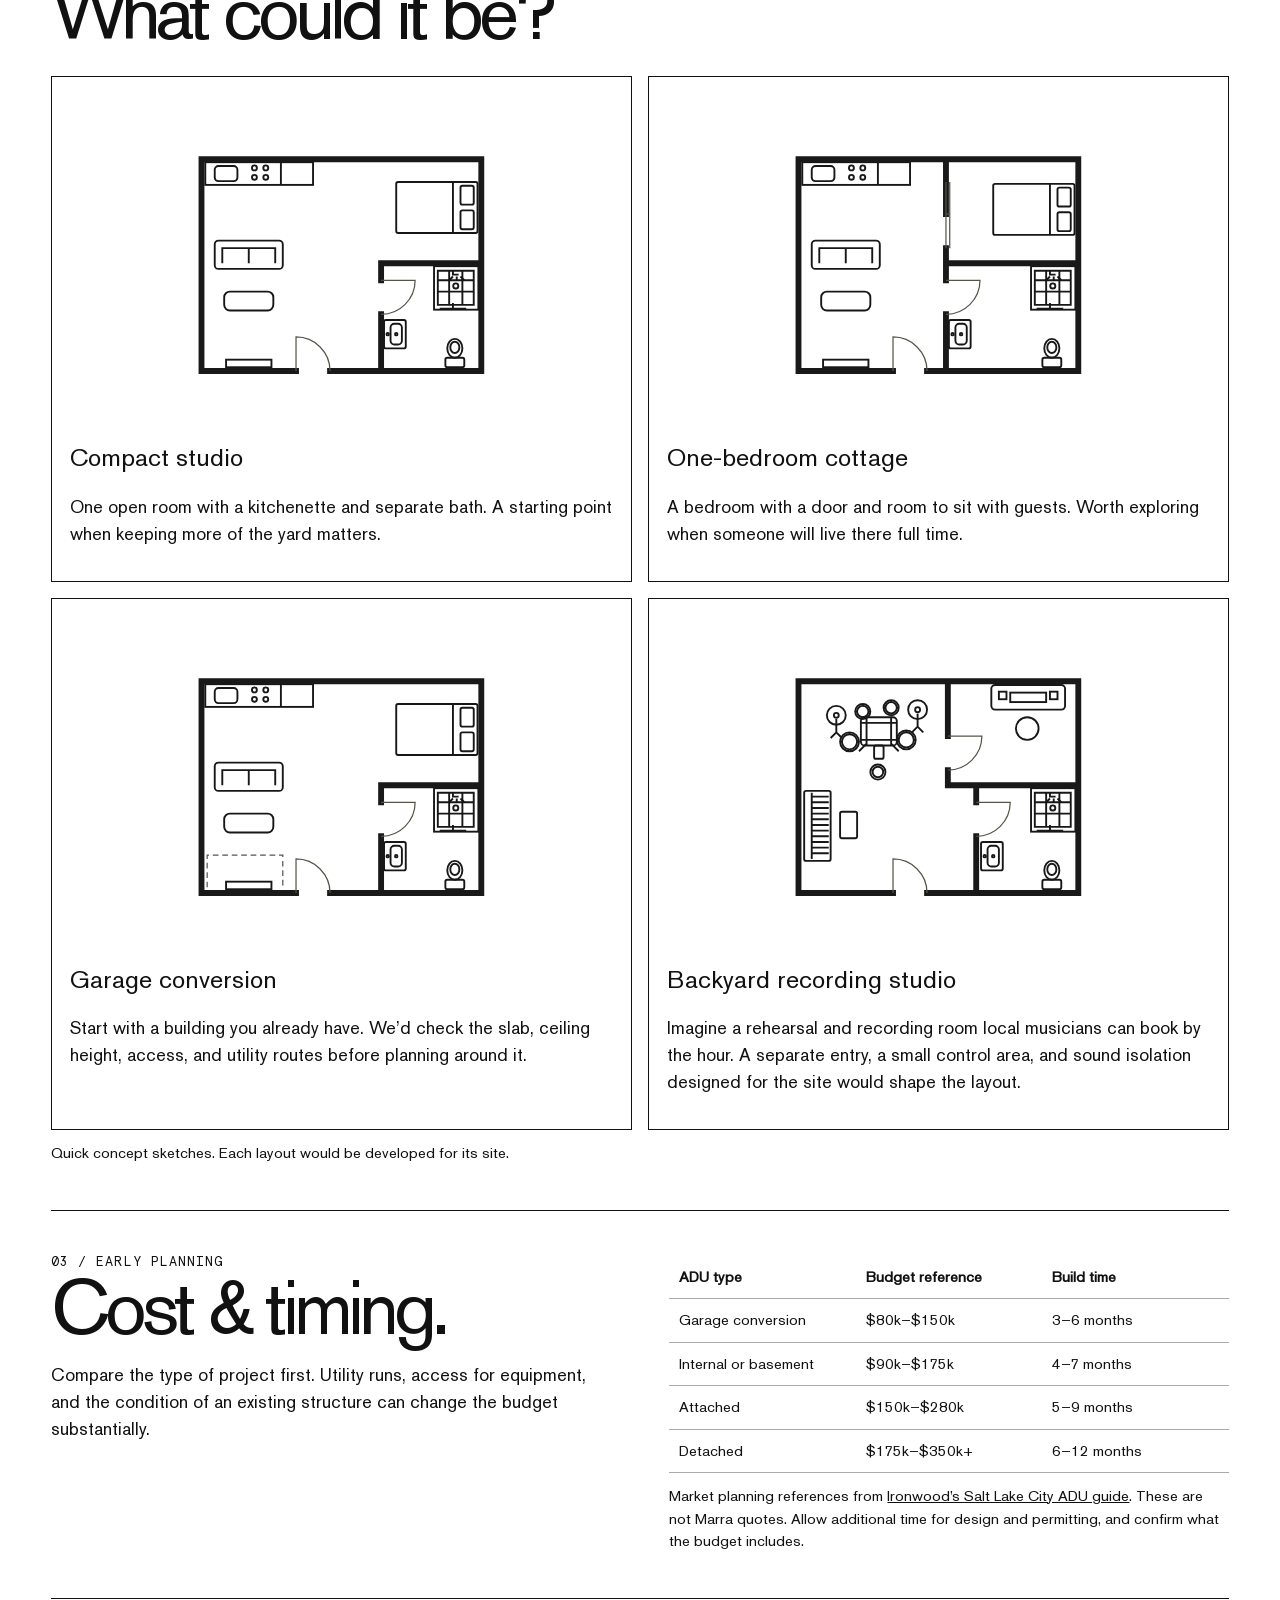
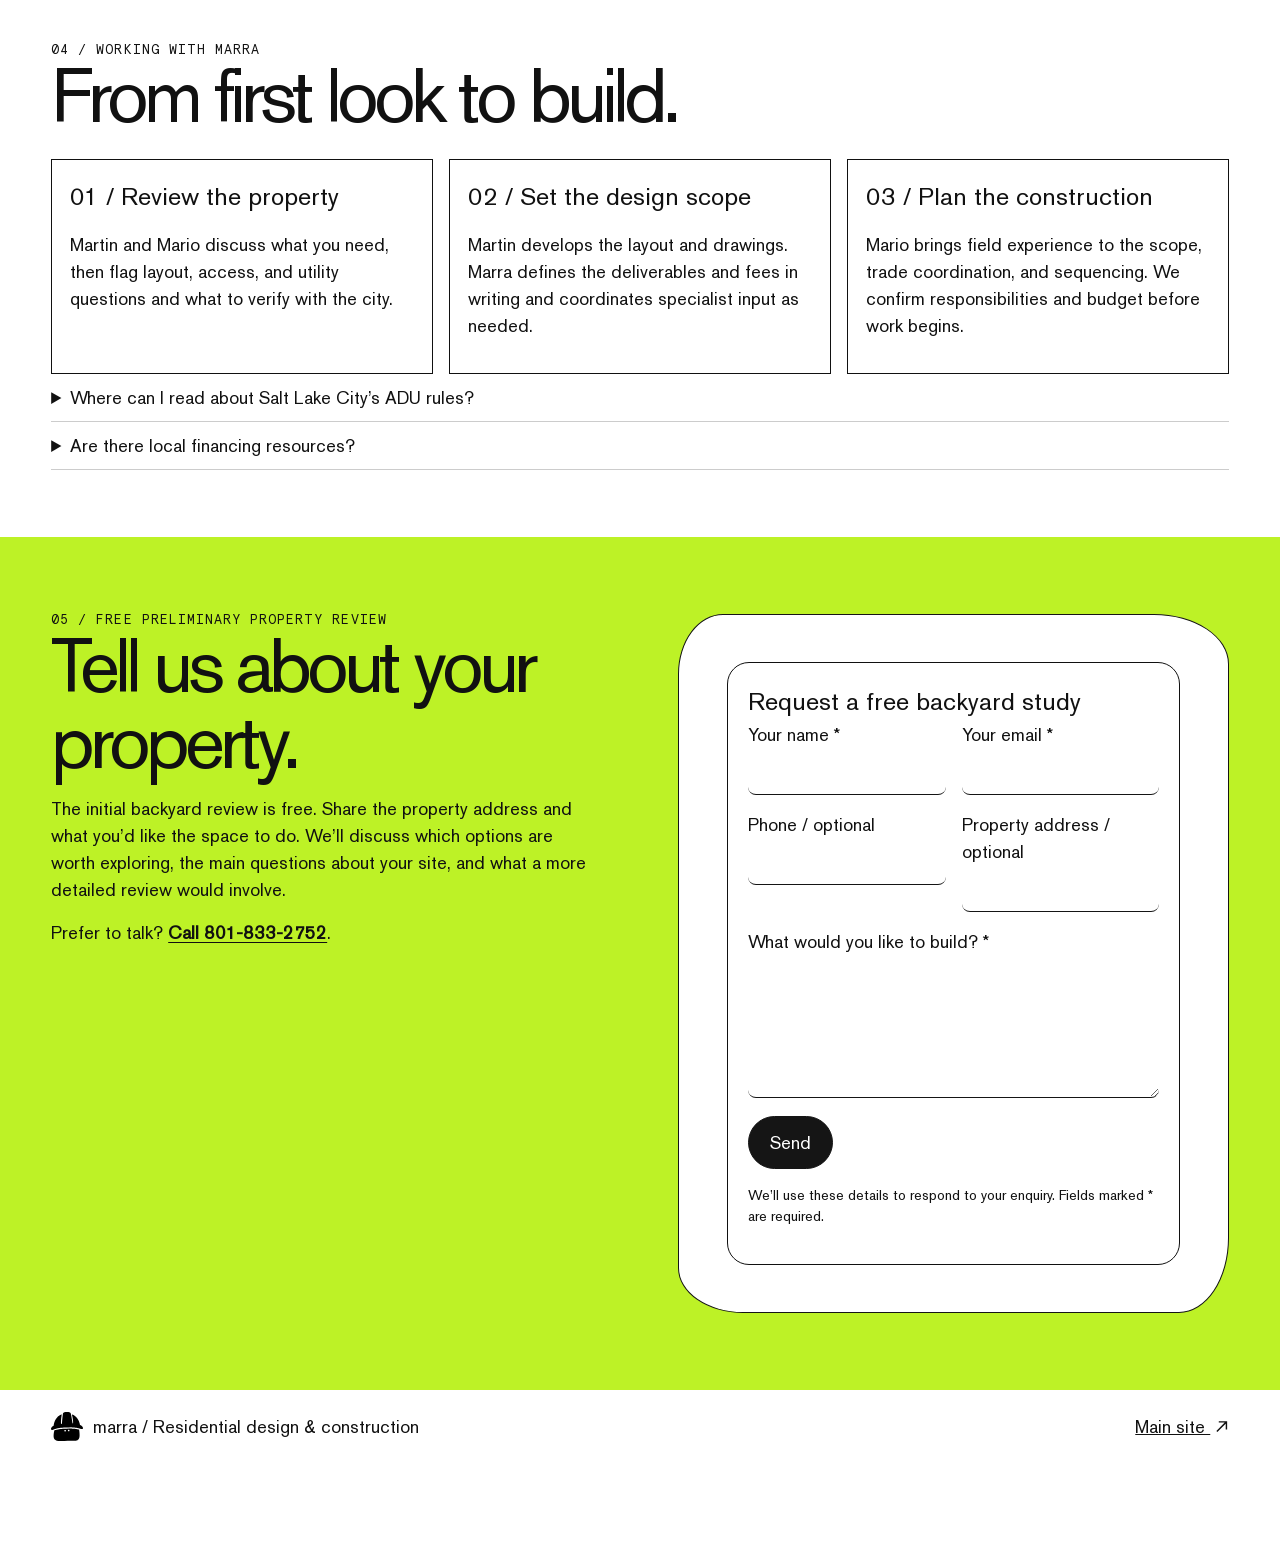
==== commit d648ee26: "Update adu.html" ====
--- a/adu.html
+++ b/adu.html
@@ -55,10 +55,62 @@
  header nav a{white-space:normal}
  footer{align-items:flex-start}
 }
-.hero-crew{display:block;width:100%;height:auto;align-self:center}.hero{grid-template-columns:minmax(0,1fr) minmax(0,.65fr)}@media(max-width:900px){.hero{grid-template-columns:minmax(0,1fr)}.hero-crew{max-width:640px;margin:12px auto 0}}</style>
+.hero-crew{display:block;width:100%;height:auto;align-self:center}.hero{grid-template-columns:minmax(0,1fr) minmax(0,.65fr)}@media(max-width:900px){.hero{grid-template-columns:minmax(0,1fr)}.hero-crew{max-width:640px;margin:12px auto 0}}
+.review-phone{font-weight:700;text-underline-offset:.15em}
+#contact-form{scroll-margin-top:24px;min-width:0}
+#contact-form .form-fields{display:grid;grid-template-columns:repeat(2,minmax(0,1fr));gap:16px}
+#contact-form .form-field--full{grid-column:1/-1}
+#contact-form label{display:block;margin-bottom:4px}
+#contact-form input:not([type=hidden]),#contact-form textarea{width:100%;min-width:0;box-sizing:border-box;padding:9px 6px;border:0;border-bottom:1px solid #151515;background:transparent;color:inherit;font:inherit;font-size:16px}
+#contact-form textarea{resize:vertical}
+#contact-form button{margin-top:18px;cursor:pointer;font:inherit}
+#contact-form .form-note,#contact-form .form-status{font-size:.9rem}
+#contact-form .form-status:empty{margin:0}
+#contact-form .form-status[data-state]{padding:10px 14px;border:1px solid;border-radius:12px}
+#contact-form .form-status[data-state=success]{background:#bdf226}
+.adu-contact-dock{position:fixed;z-index:5;right:20px;bottom:20px}
+.adu-contact-dock a{text-decoration:none;color:#151515}
+.adu-call-sticker{display:flex;align-items:center;gap:10px;padding:11px 16px;background:#bdf226;border:1px solid #151515;border-radius:999px;box-shadow:0 3px 0 #151515}
+.adu-call-sticker img{object-fit:contain}
+.adu-call-sticker small{display:block}
+.adu-study-link{display:none}
+footer{margin-bottom:88px}
+@media(max-width:700px){
+  footer{margin-bottom:calc(76px + env(safe-area-inset-bottom))}
+  html{scroll-padding-bottom:calc(76px + env(safe-area-inset-bottom))}
+  #contact-form .form-fields{grid-template-columns:1fr}
+  .adu-contact-dock{left:0;right:0;bottom:0;display:grid;grid-template-columns:1fr 1fr;gap:8px;padding:8px 12px calc(8px + env(safe-area-inset-bottom));background:#fff;border-top:1px solid #151515}
+  .adu-call-sticker,.adu-study-link{display:flex;align-items:center;justify-content:center;min-height:44px;padding:4px 8px;box-sizing:border-box;border:1px solid #151515;border-radius:999px;text-align:center;font-size:clamp(12px,3.8vw,16px);box-shadow:none}
+  .adu-call-sticker img,.adu-call-sticker small{display:none}
+}
+</style>
 <link rel="icon" type="image/svg+xml" href="SVGMarraFavicon.svg">
 <link rel="alternate icon" type="image/png" href="TransparentMarraFavicon.png">
 <link rel="apple-touch-icon" href="TransparentMarraFavicon.png">
+<!-- Google Ads tag: AW-18559132395 -->
+  <script async src="https://www.googletagmanager.com/gtag/js?id=AW-18559132395"></script>
+  <script id="marra-google-tag">
+    window.dataLayer = window.dataLayer || [];
+    function gtag(){window.dataLayer.push(arguments);}
+    gtag('js', new Date());
+    gtag('config', 'AW-18559132395');
+
+    // Contact conversion supplied by Google Ads.
+    // Fired only after a successful Netlify form submission below.
+    window.marraAdsConversionLabel = 'dN22CIrlw7MdEOvF15FF';
+
+    window.marraTrackSuccessfulEnquiry = function () {
+      // No name, email, phone number or message content is sent here.
+      window.dataLayer.push({ event: 'marra_enquiry_submitted' });
+      const label = window.marraAdsConversionLabel;
+      if (!label) return;
+      gtag('event', 'conversion', {
+        send_to: 'AW-18559132395/' + label,
+        value: 1.0,
+        currency: 'USD'
+      });
+    };
+  </script>
 </head><body><header><a class="brand" href="https://www.marra.works/" aria-label="Marra home"><img src="[data-uri]" alt="">marra</a><nav aria-label="Page"><a href="#study">Backyard study</a><a href="#budget">Cost & timing</a><a href="#review">Property review <svg class="link-arrow" viewBox="0 0 16 16" aria-hidden="true" focusable="false"><path d="M3 13 13 3M5 3h8v8" fill="none" stroke="currentColor" stroke-width="1.5"/></svg></a></nav></header><main>
 <div class="hero"><div><h1>A small home.<br>A lot of room.</h1><p>For a parent who wants to stay close, a tenant who needs a place of their own, or a family that’s outgrown the main house. Let’s see what could fit on your property.</p><a class="btn" href="#review">Contact us for your free backyard study and estimate! <svg class="link-arrow" viewBox="0 0 16 16" aria-hidden="true" focusable="false"><path d="M3 13 13 3M5 3h8v8" fill="none" stroke="currentColor" stroke-width="1.5"/></svg></a></div><svg class="hero-crew" viewBox="0 0 640 190" role="img" aria-label="Four Marra mascots peeking up with a pencil, plans, a measuring square, and a hardhat">
 <path fill="#bdf226" d="M0 131 640 91v75L0 183Z"/>
@@ -94,5 +146,180 @@
 <article class="card"><svg class="plan" viewBox="0 0 258 174" role="img" aria-label="Garage conversion furnished floor plan"><rect class="paper" x="55" y="34" width="148" height="112"/><g class="fit"><rect x="57" y="35.55" width="57" height="12" rx="0"/><rect x="62" y="37.55" width="12" height="8" rx="2"/><path d="M97 35.55v12"/><circle cx="83" cy="38.55" r="1.3"/><circle cx="83" cy="43.55" r="1.3"/><circle cx="89" cy="38.55" r="1.3"/><circle cx="89" cy="43.55" r="1.3"/><rect x="184" y="139" width="10" height="5" rx="1"/><ellipse cx="189" cy="134" rx="4" ry="5"/><ellipse cx="189" cy="133.5" rx="2.4" ry="3"/><rect x="151.55" y="119" width="11.5" height="15" rx="1"/><rect x="155" y="121" width="6" height="11" rx="2"/><circle cx="153.5" cy="126.5" r="0.65"/><circle cx="158" cy="126.5" r="0.65"/><rect x="178" y="90.55" width="23.45" height="23" rx="0"/><path d="M180 93h19v18h-19zM181 113h14m-7-3v3m-5-2h12m-15-13h19m-19 6h19m-13-11v18m7-18v18"/><circle cx="189.5" cy="101" r="1.35"/><path d="M188 93v2h3m-3 1l-2 2m4-2v2m2-2l2 2"/><rect x="62" y="77" width="36" height="15" rx="2"/><path d="M66 89v-8h28v8m-14-8v8"/><rect x="67" y="104" width="26" height="10" rx="3"/><rect x="68" y="140" width="24" height="4" rx="0"/><rect x="158" y="46" width="43" height="27" rx="1"/><rect x="192" y="48" width="7" height="10" rx="1"/><rect x="192" y="61" width="7" height="10" rx="1"/><path d="M188 46v27"/></g><path class="wall" d="M105 146H55V34h148v112h-80 M150 89h53M150 89v9m0 18v30"/><path class="detail" d="M105 146v-18a18 18 0 0 1 18 18 M150 98h18a18 18 0 0 1-18 18"/><path class="detail" stroke-dasharray="3 2" d="M58 143V126H98V143"/></svg><h3>Garage conversion</h3><p>Start with a building you already have. We’d check the slab, ceiling height, access, and utility routes before planning around it.</p></article><article class="card studio"><svg class="plan" viewBox="0 0 258 174" role="img" aria-label="Recording studio furnished floor plan"><rect class="paper" x="55" y="34" width="148" height="112"/><g class="fit"><rect x="88" y="53" width="19" height="15" rx="2"/><path d="M88 56h19m-19 9h19m-16-12v15m13-15v15M91 67l-4 4m17-4l4 4"/><rect x="95" y="68" width="5" height="7" rx="1"/><circle cx="89" cy="50" r="4"/><circle cx="89" cy="50" r="3"/><path d="M85 50h1m6 0h1M89 46v1"/><circle cx="104" cy="48" r="4"/><circle cx="104" cy="48" r="3"/><path d="M100 48h1m6 0h1M104 44v1"/><circle cx="82" cy="66" r="5"/><circle cx="82" cy="66" r="4"/><path d="M77 66h1m8 0h1M82 61v1"/><circle cx="112" cy="65" r="5"/><circle cx="112" cy="65" r="4"/><path d="M107 65h1m8 0h1M112 60v1"/><circle cx="75" cy="52" r="5"/><circle cx="75" cy="52" r="1.3"/><path d="M75 54v7m0 0l-3 3m3-3l3 3"/><circle cx="118" cy="49" r="5"/><circle cx="118" cy="49" r="1.3"/><path d="M118 51v7m0 0l-3 3m3-3l3 3"/><circle cx="97" cy="82" r="4"/><circle cx="97" cy="82" r="2.8"/><rect x="58" y="92" width="14" height="37" rx="1"/><path d="M62 93v35M62 95h9M62 98h9M62 101h9M62 104h9M62 107h9M62 110h9M62 113h9M62 116h9M62 119h9M62 122h9M62 125h9"/><rect x="77" y="103" width="9" height="14" rx="1"/><rect x="157" y="36" width="39" height="13" rx="2"/><rect x="167" y="40" width="19" height="5" rx="0"/><rect x="161" y="39.5" width="4" height="4" rx="0"/><rect x="188" y="39.5" width="4" height="4" rx="0"/><circle cx="176" cy="59" r="6"/><rect x="184" y="139" width="10" height="5" rx="1"/><ellipse cx="189" cy="134" rx="4" ry="5"/><ellipse cx="189" cy="133.5" rx="2.4" ry="3"/><rect x="151.55" y="119" width="11.5" height="15" rx="1"/><rect x="155" y="121" width="6" height="11" rx="2"/><circle cx="153.5" cy="126.5" r="0.65"/><circle cx="158" cy="126.5" r="0.65"/><rect x="178" y="90.55" width="23.45" height="23" rx="0"/><path d="M180 93h19v18h-19zM181 113h14m-7-3v3m-5-2h12m-15-13h19m-19 6h19m-13-11v18m7-18v18"/><circle cx="189.5" cy="101" r="1.35"/><path d="M188 93v2h3m-3 1l-2 2m4-2v2m2-2l2 2"/></g><path class="wall" d="M105 146H55V34h148v112h-80 M134 34v29m0 18v8h15v9m0 18v30M149 89h54"/><path class="detail" d="M105 146v-18a18 18 0 0 1 18 18 M134 63h18a18 18 0 0 1-18 18M149 98h18a18 18 0 0 1-18 18"/></svg><h3>Backyard recording studio</h3><p>Imagine a rehearsal and recording room local musicians can book by the hour. A separate entry, a small control area, and sound isolation designed for the site would shape the layout.</p></article></div><small>Quick concept sketches. Each layout would be developed for its site.</small></section>
 <section id="budget"><div class="split"><div><div class="kicker">03 / Early planning</div><h2>Cost & timing.</h2><p>Compare the type of project first. Utility runs, access for equipment, and the condition of an existing structure can change the budget substantially.</p></div><div><table><thead><tr><th scope="col">ADU type</th><th scope="col">Budget reference</th><th scope="col">Build time</th></tr></thead><tbody><tr><td>Garage conversion</td><td>$80k–$150k</td><td>3–6 months</td></tr><tr><td>Internal or basement</td><td>$90k–$175k</td><td>4–7 months</td></tr><tr><td>Attached</td><td>$150k–$280k</td><td>5–9 months</td></tr><tr><td>Detached</td><td>$175k–$350k+</td><td>6–12 months</td></tr></tbody></table><small>Market planning references from <a href="https://ironwoodcustombuilders.com/news/accessory-dwelling-unit-contractor/">Ironwood’s Salt Lake City ADU guide</a>. These are not Marra quotes. Allow additional time for design and permitting, and confirm what the budget includes.</small></div></div></section>
 <section><div class="kicker">04 / Working with Marra</div><h2>From first look to build.</h2><div class="grid"><article class="card"><h3>01 / Review the property</h3><p>Martin and Mario discuss what you need, then flag layout, access, and utility questions and what to verify with the city.</p></article><article class="card"><h3>02 / Set the design scope</h3><p>Martin develops the layout and drawings. Marra defines the deliverables and fees in writing and coordinates specialist input as needed.</p></article><article class="card"><h3>03 / Plan the construction</h3><p>Mario brings field experience to the scope, trade coordination, and sequencing. We confirm responsibilities and budget before work begins.</p></article></div><details><summary>Where can I read about Salt Lake City’s ADU rules?</summary><p>Start with the city’s handbook and standard plan information. A site review is still required for a permit. <a href="https://www.slc.gov/buildingservices/accessory-dwelling-unit-information/">Salt Lake City ADU resources <svg class="link-arrow" viewBox="0 0 16 16" aria-hidden="true" focusable="false"><path d="M3 13 13 3M5 3h8v8" fill="none" stroke="currentColor" stroke-width="1.5"/></svg></a></p></details><details><summary>Are there local financing resources?</summary><p>Salt Lake City’s Backyard Keys program is designed for eligible Westside homeowners. Check the program page for eligibility and availability. <a href="https://cra.slc.gov/affordable-housing/adu-loan-program/">Backyard Keys <svg class="link-arrow" viewBox="0 0 16 16" aria-hidden="true" focusable="false"><path d="M3 13 13 3M5 3h8v8" fill="none" stroke="currentColor" stroke-width="1.5"/></svg></a></p></details></section>
-<section class="review split" id="review"><div><div class="kicker">05 / Free preliminary property review</div><h2>Tell us about your property.</h2><p>The initial backyard review is free. Send the address and what you’d like the space to do. We’ll discuss which options are worth exploring, the main questions about your site, and what a more detailed review would involve.</p></div><div class="review-next"><h3>Start a conversation</h3><p>In the contact form, include the property address, the kind of space you have in mind, and any questions about budget or timing.</p><a class="btn" href="https://www.marra.works/#contact-form">Open the enquiry form <svg class="link-arrow" viewBox="0 0 16 16" aria-hidden="true" focusable="false"><path d="M3 13 13 3M5 3h8v8" fill="none" stroke="currentColor" stroke-width="1.5"/></svg></a></div></section>
-</main><footer><a class="footer-brand" href="https://www.marra.works/" aria-label="Marra home"><img src="[data-uri]" alt="">marra / Residential design &amp; construction</a><a href="https://www.marra.works/">Main site <svg class="link-arrow" viewBox="0 0 16 16" aria-hidden="true" focusable="false"><path d="M3 13 13 3M5 3h8v8" fill="none" stroke="currentColor" stroke-width="1.5"/></svg></a></footer><script>document.querySelectorAll('[data-layer]').forEach(control=>control.addEventListener('change',()=>{document.getElementById(control.dataset.layer).style.display=control.checked?'':'none';}));</script></body></html>
+<section class="review split" id="review"><div><div class="kicker">05 / Free preliminary property review</div><h2>Tell us about your property.</h2><p>The initial backyard review is free. Share the property address and what you’d like the space to do. We’ll discuss which options are worth exploring, the main questions about your site, and what a more detailed review would involve.</p><p>Prefer to talk? <a class="review-phone" href="tel:+18018332752">Call 801-833-2752</a>.</p></div><div class="review-next"><form aria-labelledby='form-heading' class='contact-form' id='contact-form' method='POST' action='/marra.html' name='marra-contact'>
+          <input type="hidden" name="form-name" value="marra-contact">
+          <input type="hidden" name="subject" value="New ADU enquiry from marra.works">
+
+          <p hidden>
+            <label>
+              Leave this field empty:
+              <input name="bot-field" tabindex="-1" autocomplete="off">
+            </label>
+          </p>
+
+          <h3 class="form-heading" id="form-heading">
+            Request a free backyard study
+          </h3>
+
+          <div class="form-fields">
+
+            <div class="form-field">
+              <label for="contact-name">Your name *</label>
+              <input
+                id="contact-name"
+                name="name"
+                type="text"
+                autocomplete="name"
+                maxlength="150"
+                required
+              >
+            </div>
+
+            <div class="form-field">
+              <label for="contact-email">Your email *</label>
+              <input
+                id="contact-email"
+                name="email"
+                type="email"
+                autocomplete="email"
+                maxlength="254"
+                required
+              >
+            </div>
+
+            <div class="form-field">
+              <label for="contact-phone">Phone / optional</label>
+              <input
+                id="contact-phone"
+                name="phone"
+                type="tel"
+                autocomplete="tel"
+                maxlength="50"
+              >
+            </div>
+
+            <div class="form-field">
+              <label for="contact-location">Property address / optional</label>
+              <input
+                id="contact-location"
+                name="location"
+                type="text"
+                maxlength="250"
+              >
+            </div>
+
+            <div class="form-field form-field--full">
+              <label for="contact-message">
+                What would you like to build? *
+              </label>
+              <textarea
+                id="contact-message"
+                name="message"
+                rows="5"
+                maxlength="10000"
+                required
+              ></textarea>
+            </div>
+
+          </div>
+
+          <button class="btn form-submit" type="submit" id="form-submit">
+            <span id="form-submit-label">Send</span>
+            
+          </button>
+
+          <p class="form-note">
+            We’ll use these details to respond to your enquiry.
+            Fields marked * are required.
+          </p>
+
+          <p
+            class="form-status"
+            id="form-status"
+            role="status"
+            aria-live="polite"
+            aria-atomic="true"
+          ></p>
+        </form></div></section>
+</main><footer><a class="footer-brand" href="https://www.marra.works/" aria-label="Marra home"><img src="[data-uri]" alt="">marra / Residential design &amp; construction</a><a href="https://www.marra.works/">Main site <svg class="link-arrow" viewBox="0 0 16 16" aria-hidden="true" focusable="false"><path d="M3 13 13 3M5 3h8v8" fill="none" stroke="currentColor" stroke-width="1.5"/></svg></a></footer><script>document.querySelectorAll('[data-layer]').forEach(control=>control.addEventListener('change',()=>{document.getElementById(control.dataset.layer).style.display=control.checked?'':'none';}));</script>
+<nav class="adu-contact-dock" aria-label="ADU contact">
+  <a class="adu-call-sticker" href="tel:+18018332752">
+    <img src="[data-uri]" alt="" width="34" height="34">
+    <span><strong>Call 801-833-2752</strong><small>Free backyard study &amp; estimate</small></span>
+  </a>
+  <a class="adu-study-link" href="#contact-form">Request a free study</a>
+</nav>
+<script>
+(() => {
+      const form = document.getElementById("contact-form");
+      const submitButton = document.getElementById("form-submit");
+      const submitLabel = document.getElementById("form-submit-label");
+      const status = document.getElementById("form-status");
+
+      let submitting = false;
+
+      form.addEventListener("submit", async (event) => {
+        event.preventDefault();
+
+        if (submitting || !form.reportValidity()) return;
+
+        if (!/^https?:$/.test(window.location.protocol)) {
+          status.dataset.state = "error";
+          status.textContent =
+            "Please use the form on the live website, or email mario@marra.works.";
+          return;
+        }
+
+        submitting = true;
+        submitButton.disabled = true;
+        submitLabel.textContent = "Sending…";
+        form.setAttribute("aria-busy", "true");
+
+        status.textContent = "";
+        delete status.dataset.state;
+
+        try {
+          const data = new FormData(form);
+
+          const response = await fetch(form.action, {
+            method: "POST",
+            headers: {
+              "Content-Type": "application/x-www-form-urlencoded"
+            },
+            body: new URLSearchParams(data).toString()
+          });
+
+          if (!response.ok) {
+            throw new Error("Form submission failed");
+          }
+
+          // Tracking must never interrupt successful form submission.
+          if (!String(data.get("bot-field") || "").trim()) {
+            try {
+              if (typeof window.marraTrackSuccessfulEnquiry === "function") {
+                window.marraTrackSuccessfulEnquiry();
+              }
+            } catch (trackingError) {
+              // Keep the success message working if tracking is unavailable.
+            }
+          }
+
+          form.reset();
+          status.dataset.state = "success";
+          status.textContent =
+            "Thanks for getting in touch. Your enquiry has been submitted, and we’ll be in touch.";
+        } catch (error) {
+          status.dataset.state = "error";
+          status.textContent =
+            "We couldn’t confirm your submission. Your message is still here—please try again, or email mario@marra.works.";
+        } finally {
+          submitting = false;
+          submitButton.disabled = false;
+          submitLabel.textContent = "Send";
+          form.removeAttribute("aria-busy");
+        }
+      });
+    
+})();
+</script>
+</body></html>
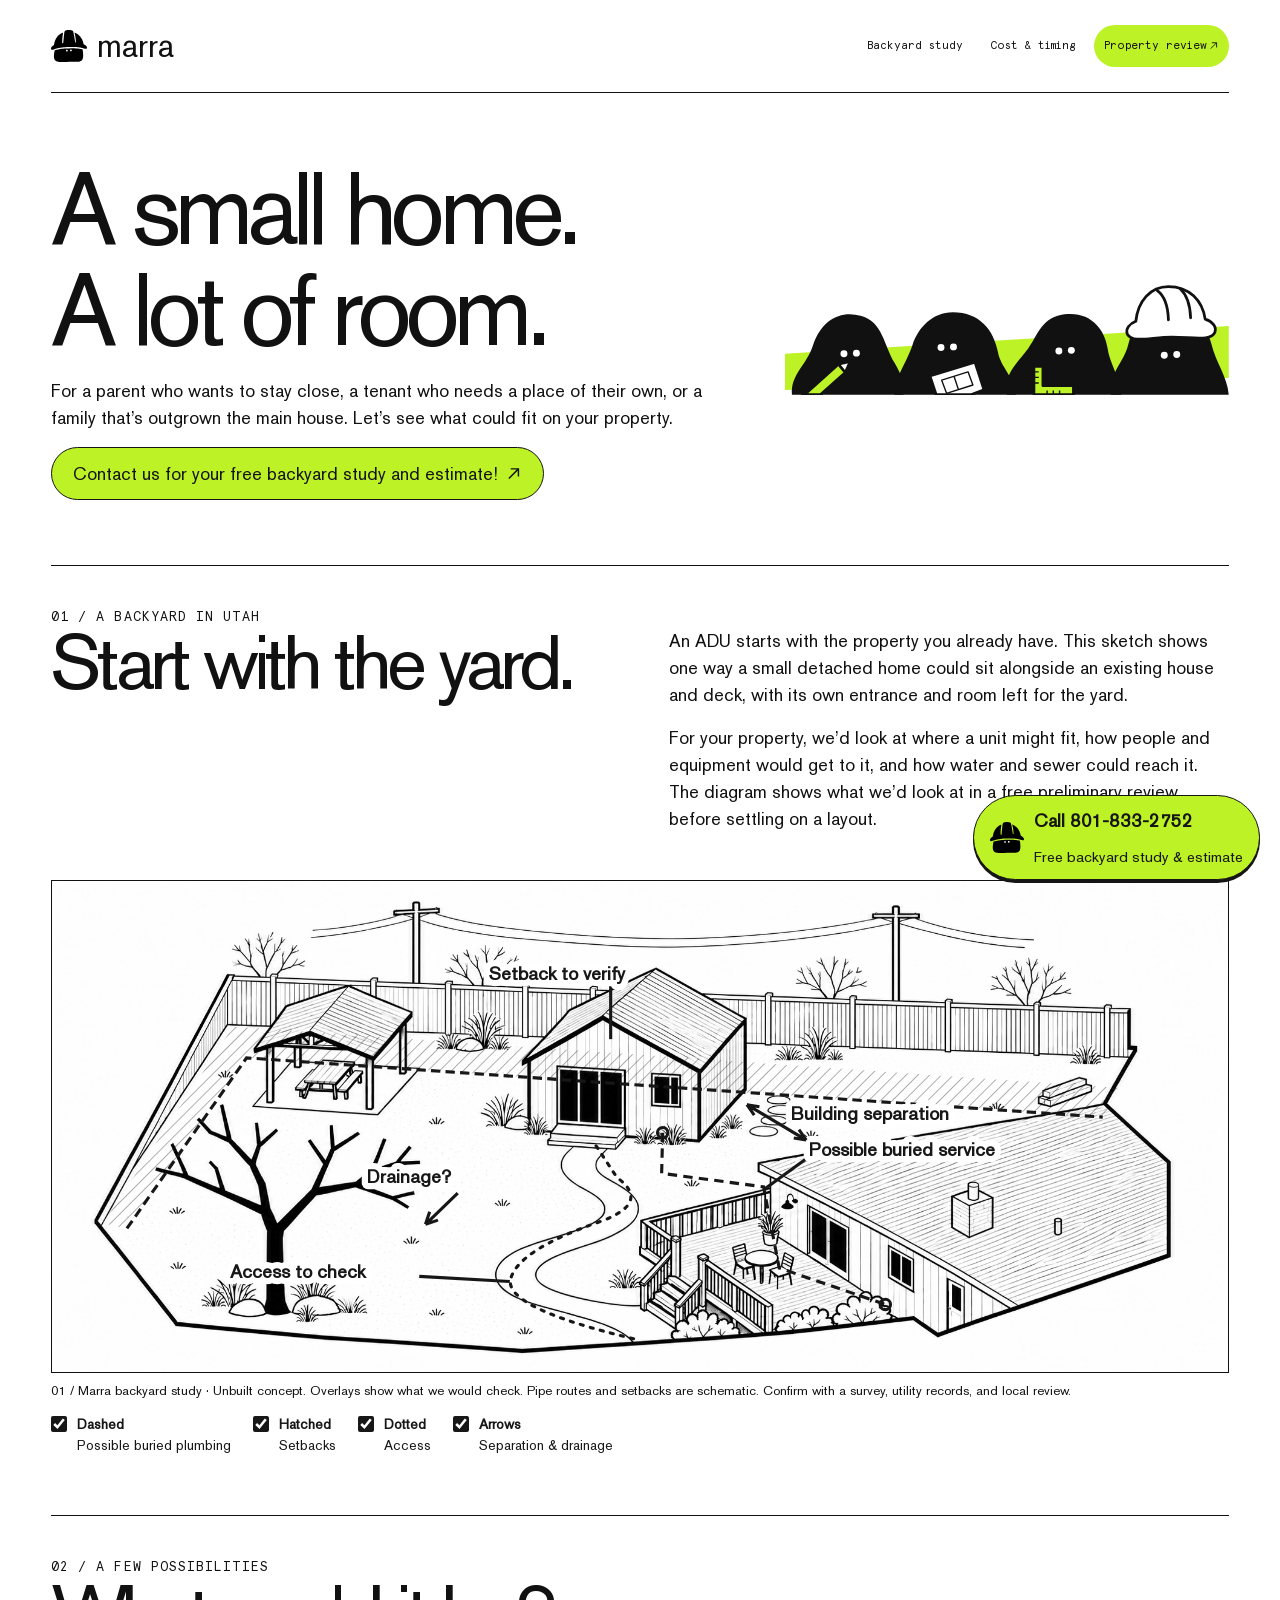
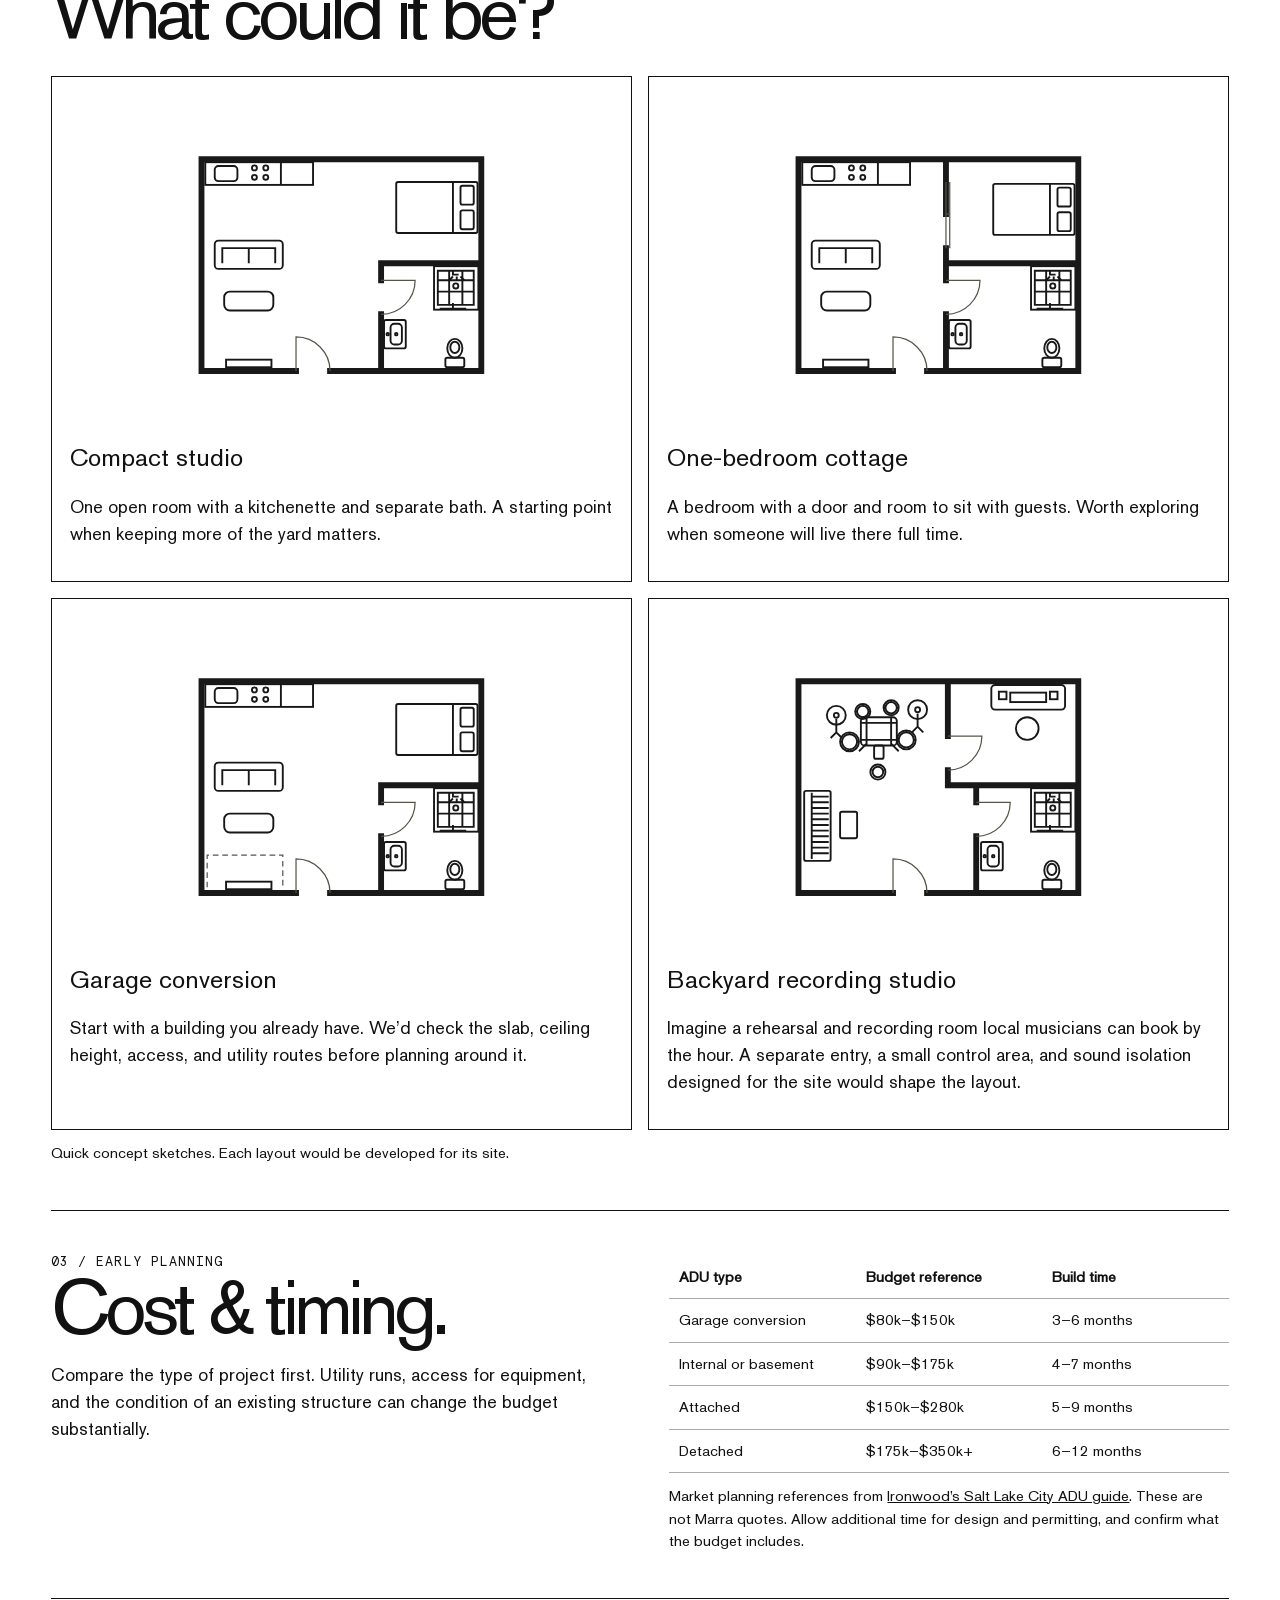
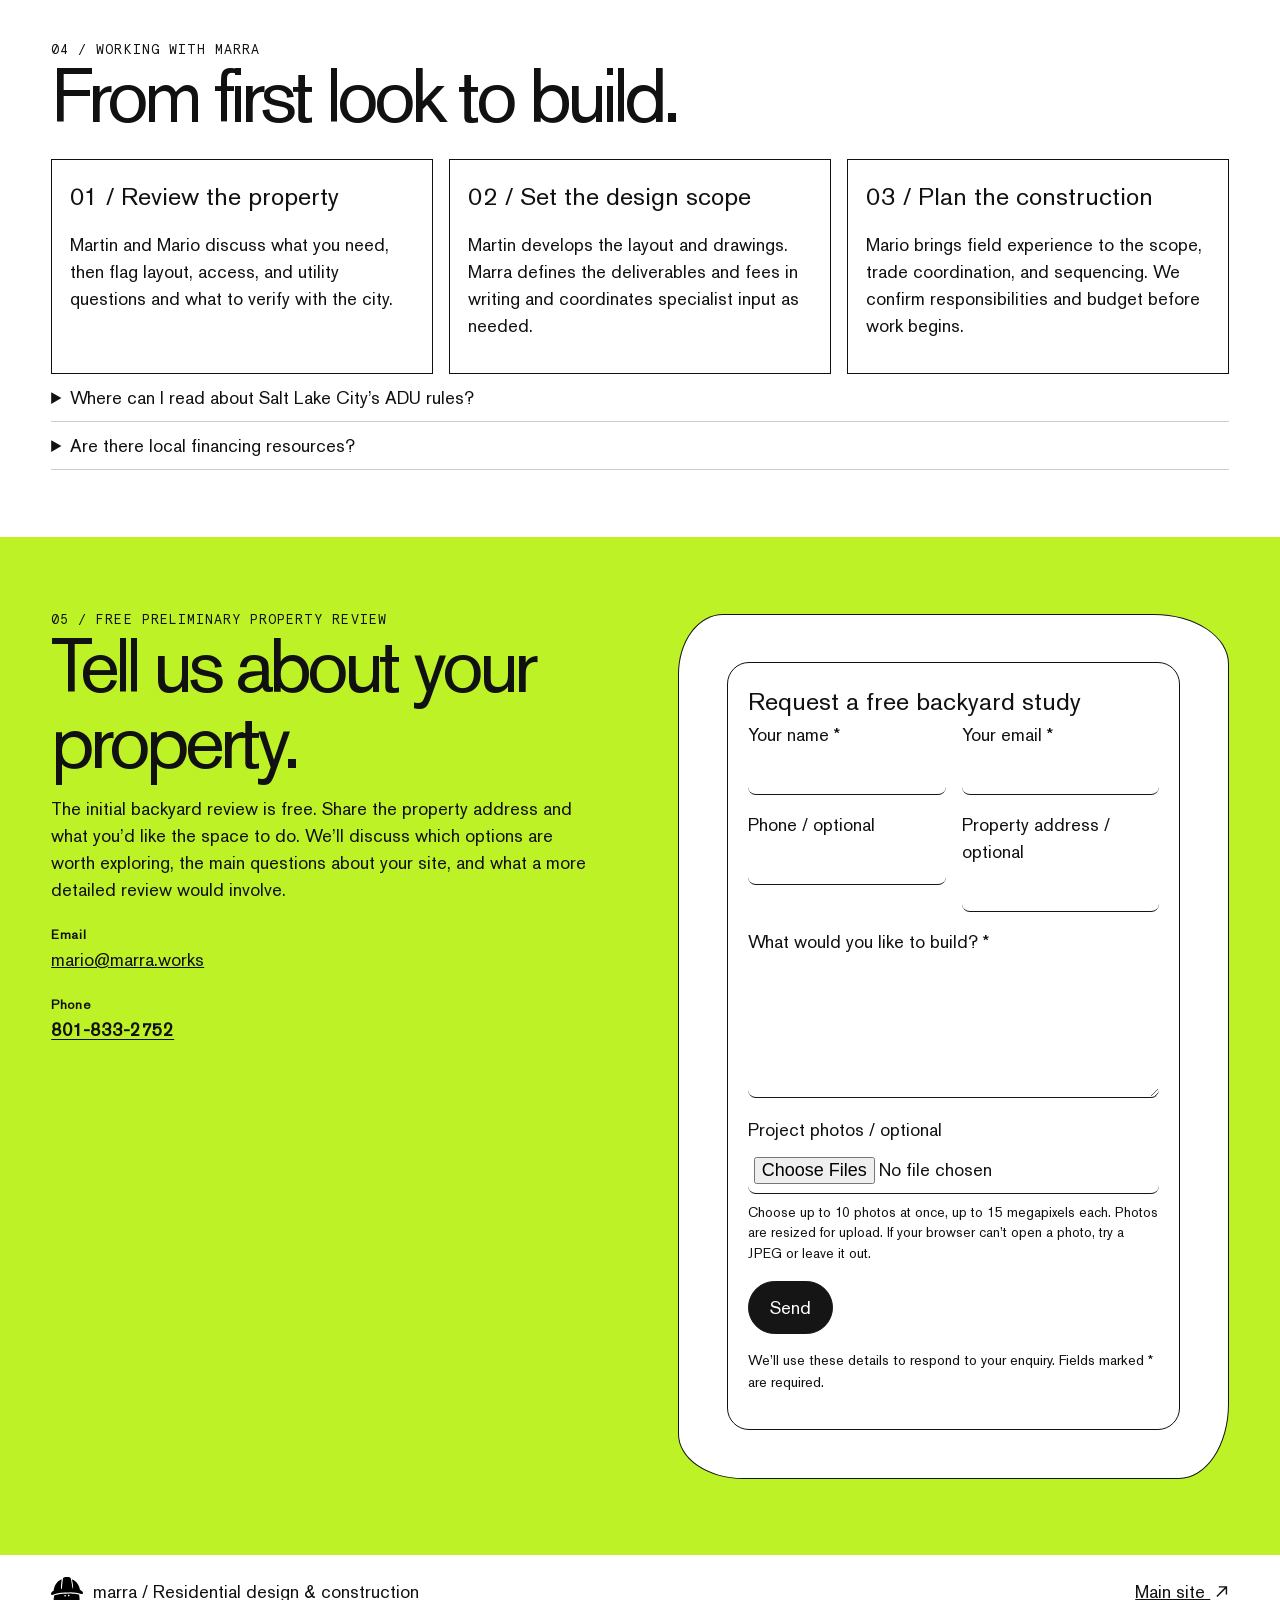
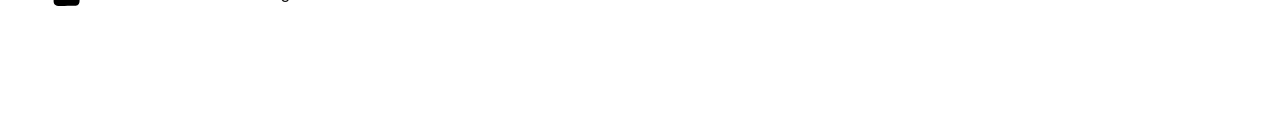
==== commit a6bb9b05: "contactformupdate1" ====
--- a/adu.html
+++ b/adu.html
@@ -111,6 +111,13 @@
       });
     };
   </script>
+<style>
+.contact-detail-label{display:inline-block;font-size:.8rem;font-weight:600;letter-spacing:.05em}
+.contact-photos{margin-top:18px}
+.contact-photos label{display:block;margin-bottom:8px}
+#contact-form #project-photos{max-width:100%;font:inherit}
+#contact-form #photo-help{margin:8px 0 0;font-size:.85rem}
+</style>
 </head><body><header><a class="brand" href="https://www.marra.works/" aria-label="Marra home"><img src="[data-uri]" alt="">marra</a><nav aria-label="Page"><a href="#study">Backyard study</a><a href="#budget">Cost & timing</a><a href="#review">Property review <svg class="link-arrow" viewBox="0 0 16 16" aria-hidden="true" focusable="false"><path d="M3 13 13 3M5 3h8v8" fill="none" stroke="currentColor" stroke-width="1.5"/></svg></a></nav></header><main>
 <div class="hero"><div><h1>A small home.<br>A lot of room.</h1><p>For a parent who wants to stay close, a tenant who needs a place of their own, or a family that’s outgrown the main house. Let’s see what could fit on your property.</p><a class="btn" href="#review">Contact us for your free backyard study and estimate! <svg class="link-arrow" viewBox="0 0 16 16" aria-hidden="true" focusable="false"><path d="M3 13 13 3M5 3h8v8" fill="none" stroke="currentColor" stroke-width="1.5"/></svg></a></div><svg class="hero-crew" viewBox="0 0 640 190" role="img" aria-label="Four Marra mascots peeking up with a pencil, plans, a measuring square, and a hardhat">
 <path fill="#bdf226" d="M0 131 640 91v75L0 183Z"/>
@@ -146,7 +153,7 @@
 <article class="card"><svg class="plan" viewBox="0 0 258 174" role="img" aria-label="Garage conversion furnished floor plan"><rect class="paper" x="55" y="34" width="148" height="112"/><g class="fit"><rect x="57" y="35.55" width="57" height="12" rx="0"/><rect x="62" y="37.55" width="12" height="8" rx="2"/><path d="M97 35.55v12"/><circle cx="83" cy="38.55" r="1.3"/><circle cx="83" cy="43.55" r="1.3"/><circle cx="89" cy="38.55" r="1.3"/><circle cx="89" cy="43.55" r="1.3"/><rect x="184" y="139" width="10" height="5" rx="1"/><ellipse cx="189" cy="134" rx="4" ry="5"/><ellipse cx="189" cy="133.5" rx="2.4" ry="3"/><rect x="151.55" y="119" width="11.5" height="15" rx="1"/><rect x="155" y="121" width="6" height="11" rx="2"/><circle cx="153.5" cy="126.5" r="0.65"/><circle cx="158" cy="126.5" r="0.65"/><rect x="178" y="90.55" width="23.45" height="23" rx="0"/><path d="M180 93h19v18h-19zM181 113h14m-7-3v3m-5-2h12m-15-13h19m-19 6h19m-13-11v18m7-18v18"/><circle cx="189.5" cy="101" r="1.35"/><path d="M188 93v2h3m-3 1l-2 2m4-2v2m2-2l2 2"/><rect x="62" y="77" width="36" height="15" rx="2"/><path d="M66 89v-8h28v8m-14-8v8"/><rect x="67" y="104" width="26" height="10" rx="3"/><rect x="68" y="140" width="24" height="4" rx="0"/><rect x="158" y="46" width="43" height="27" rx="1"/><rect x="192" y="48" width="7" height="10" rx="1"/><rect x="192" y="61" width="7" height="10" rx="1"/><path d="M188 46v27"/></g><path class="wall" d="M105 146H55V34h148v112h-80 M150 89h53M150 89v9m0 18v30"/><path class="detail" d="M105 146v-18a18 18 0 0 1 18 18 M150 98h18a18 18 0 0 1-18 18"/><path class="detail" stroke-dasharray="3 2" d="M58 143V126H98V143"/></svg><h3>Garage conversion</h3><p>Start with a building you already have. We’d check the slab, ceiling height, access, and utility routes before planning around it.</p></article><article class="card studio"><svg class="plan" viewBox="0 0 258 174" role="img" aria-label="Recording studio furnished floor plan"><rect class="paper" x="55" y="34" width="148" height="112"/><g class="fit"><rect x="88" y="53" width="19" height="15" rx="2"/><path d="M88 56h19m-19 9h19m-16-12v15m13-15v15M91 67l-4 4m17-4l4 4"/><rect x="95" y="68" width="5" height="7" rx="1"/><circle cx="89" cy="50" r="4"/><circle cx="89" cy="50" r="3"/><path d="M85 50h1m6 0h1M89 46v1"/><circle cx="104" cy="48" r="4"/><circle cx="104" cy="48" r="3"/><path d="M100 48h1m6 0h1M104 44v1"/><circle cx="82" cy="66" r="5"/><circle cx="82" cy="66" r="4"/><path d="M77 66h1m8 0h1M82 61v1"/><circle cx="112" cy="65" r="5"/><circle cx="112" cy="65" r="4"/><path d="M107 65h1m8 0h1M112 60v1"/><circle cx="75" cy="52" r="5"/><circle cx="75" cy="52" r="1.3"/><path d="M75 54v7m0 0l-3 3m3-3l3 3"/><circle cx="118" cy="49" r="5"/><circle cx="118" cy="49" r="1.3"/><path d="M118 51v7m0 0l-3 3m3-3l3 3"/><circle cx="97" cy="82" r="4"/><circle cx="97" cy="82" r="2.8"/><rect x="58" y="92" width="14" height="37" rx="1"/><path d="M62 93v35M62 95h9M62 98h9M62 101h9M62 104h9M62 107h9M62 110h9M62 113h9M62 116h9M62 119h9M62 122h9M62 125h9"/><rect x="77" y="103" width="9" height="14" rx="1"/><rect x="157" y="36" width="39" height="13" rx="2"/><rect x="167" y="40" width="19" height="5" rx="0"/><rect x="161" y="39.5" width="4" height="4" rx="0"/><rect x="188" y="39.5" width="4" height="4" rx="0"/><circle cx="176" cy="59" r="6"/><rect x="184" y="139" width="10" height="5" rx="1"/><ellipse cx="189" cy="134" rx="4" ry="5"/><ellipse cx="189" cy="133.5" rx="2.4" ry="3"/><rect x="151.55" y="119" width="11.5" height="15" rx="1"/><rect x="155" y="121" width="6" height="11" rx="2"/><circle cx="153.5" cy="126.5" r="0.65"/><circle cx="158" cy="126.5" r="0.65"/><rect x="178" y="90.55" width="23.45" height="23" rx="0"/><path d="M180 93h19v18h-19zM181 113h14m-7-3v3m-5-2h12m-15-13h19m-19 6h19m-13-11v18m7-18v18"/><circle cx="189.5" cy="101" r="1.35"/><path d="M188 93v2h3m-3 1l-2 2m4-2v2m2-2l2 2"/></g><path class="wall" d="M105 146H55V34h148v112h-80 M134 34v29m0 18v8h15v9m0 18v30M149 89h54"/><path class="detail" d="M105 146v-18a18 18 0 0 1 18 18 M134 63h18a18 18 0 0 1-18 18M149 98h18a18 18 0 0 1-18 18"/></svg><h3>Backyard recording studio</h3><p>Imagine a rehearsal and recording room local musicians can book by the hour. A separate entry, a small control area, and sound isolation designed for the site would shape the layout.</p></article></div><small>Quick concept sketches. Each layout would be developed for its site.</small></section>
 <section id="budget"><div class="split"><div><div class="kicker">03 / Early planning</div><h2>Cost & timing.</h2><p>Compare the type of project first. Utility runs, access for equipment, and the condition of an existing structure can change the budget substantially.</p></div><div><table><thead><tr><th scope="col">ADU type</th><th scope="col">Budget reference</th><th scope="col">Build time</th></tr></thead><tbody><tr><td>Garage conversion</td><td>$80k–$150k</td><td>3–6 months</td></tr><tr><td>Internal or basement</td><td>$90k–$175k</td><td>4–7 months</td></tr><tr><td>Attached</td><td>$150k–$280k</td><td>5–9 months</td></tr><tr><td>Detached</td><td>$175k–$350k+</td><td>6–12 months</td></tr></tbody></table><small>Market planning references from <a href="https://ironwoodcustombuilders.com/news/accessory-dwelling-unit-contractor/">Ironwood’s Salt Lake City ADU guide</a>. These are not Marra quotes. Allow additional time for design and permitting, and confirm what the budget includes.</small></div></div></section>
 <section><div class="kicker">04 / Working with Marra</div><h2>From first look to build.</h2><div class="grid"><article class="card"><h3>01 / Review the property</h3><p>Martin and Mario discuss what you need, then flag layout, access, and utility questions and what to verify with the city.</p></article><article class="card"><h3>02 / Set the design scope</h3><p>Martin develops the layout and drawings. Marra defines the deliverables and fees in writing and coordinates specialist input as needed.</p></article><article class="card"><h3>03 / Plan the construction</h3><p>Mario brings field experience to the scope, trade coordination, and sequencing. We confirm responsibilities and budget before work begins.</p></article></div><details><summary>Where can I read about Salt Lake City’s ADU rules?</summary><p>Start with the city’s handbook and standard plan information. A site review is still required for a permit. <a href="https://www.slc.gov/buildingservices/accessory-dwelling-unit-information/">Salt Lake City ADU resources <svg class="link-arrow" viewBox="0 0 16 16" aria-hidden="true" focusable="false"><path d="M3 13 13 3M5 3h8v8" fill="none" stroke="currentColor" stroke-width="1.5"/></svg></a></p></details><details><summary>Are there local financing resources?</summary><p>Salt Lake City’s Backyard Keys program is designed for eligible Westside homeowners. Check the program page for eligibility and availability. <a href="https://cra.slc.gov/affordable-housing/adu-loan-program/">Backyard Keys <svg class="link-arrow" viewBox="0 0 16 16" aria-hidden="true" focusable="false"><path d="M3 13 13 3M5 3h8v8" fill="none" stroke="currentColor" stroke-width="1.5"/></svg></a></p></details></section>
-<section class="review split" id="review"><div><div class="kicker">05 / Free preliminary property review</div><h2>Tell us about your property.</h2><p>The initial backyard review is free. Share the property address and what you’d like the space to do. We’ll discuss which options are worth exploring, the main questions about your site, and what a more detailed review would involve.</p><p>Prefer to talk? <a class="review-phone" href="tel:+18018332752">Call 801-833-2752</a>.</p></div><div class="review-next"><form aria-labelledby='form-heading' class='contact-form' id='contact-form' method='POST' action='/marra.html' name='marra-contact'>
+<section class="review split" id="review"><div><div class="kicker">05 / Free preliminary property review</div><h2>Tell us about your property.</h2><p>The initial backyard review is free. Share the property address and what you’d like the space to do. We’ll discuss which options are worth exploring, the main questions about your site, and what a more detailed review would involve.</p><p><span class="contact-detail-label">Email</span><br><a href="mailto:mario@marra.works">mario@marra.works</a></p><p><span class="contact-detail-label">Phone</span><br><a class="review-phone" href="tel:+18018332752">801-833-2752</a></p></div><div class="review-next"><form aria-labelledby='form-heading' class='contact-form' id='contact-form' method='POST' action='/marra.html' name='marra-contact'>
           <input type="hidden" name="form-name" value="marra-contact">
           <input type="hidden" name="subject" value="New ADU enquiry from marra.works">
 
@@ -223,6 +230,11 @@
 
           </div>
 
+          <div class="contact-photos" hidden>
+            <label for="project-photos">Project photos / optional</label>
+            <input type="file" id="project-photos" accept="image/jpeg,image/png,image/webp,image/heic,image/heif,.heic,.heif" multiple aria-describedby="photo-help">
+            <p id="photo-help">Choose up to 10 photos at once, up to 15 megapixels each. Photos are resized for upload. If your browser can’t open a photo, try a JPEG or leave it out.</p>
+          </div>
           <button class="btn form-submit" type="submit" id="form-submit">
             <span id="form-submit-label">Send</span>
             
@@ -256,6 +268,40 @@
       const submitLabel = document.getElementById("form-submit-label");
       const status = document.getElementById("form-status");
 
+      const photos = document.getElementById("project-photos");
+      const cooldownKey = "marraLastPhotoSubmission";
+      let lastPhotoSubmission = 0;
+      photos.parentElement.hidden = false;
+
+      async function preparePhoto(file) {
+        let image;
+        try {
+          image = await createImageBitmap(file);
+        } catch {
+          throw new Error("Couldn’t open " + file.name + ". Try a JPEG or remove this photo.");
+        }
+        try {
+          if (image.width * image.height > 15000000) {
+            throw new Error(file.name + " exceeds 15 megapixels. Resize it or remove it.");
+          }
+          const canvas = document.createElement("canvas");
+          const context = canvas.getContext("2d", { alpha: false });
+          for (const edge of [1800, 1400, 1000, 700]) {
+            const scale = Math.min(1, edge / Math.max(image.width, image.height));
+            canvas.width = Math.max(1, Math.round(image.width * scale));
+            canvas.height = Math.max(1, Math.round(image.height * scale));
+            context.fillStyle = "#fff";
+            context.fillRect(0, 0, canvas.width, canvas.height);
+            context.drawImage(image, 0, 0, canvas.width, canvas.height);
+            const blob = await new Promise(resolve => canvas.toBlob(resolve, "image/jpeg", 0.8));
+            if (blob && blob.size <= 600000) return blob;
+          }
+          throw new Error("Couldn’t resize " + file.name + ". Try a smaller copy or remove it.");
+        } finally {
+          image.close();
+        }
+      }
+
       let submitting = false;
 
       form.addEventListener("submit", async (event) => {
@@ -270,7 +316,21 @@
           return;
         }
 
+        const files = Array.from(photos.files);
+        let previous = lastPhotoSubmission;
+        try {
+          previous = Math.max(previous, Number(localStorage.getItem(cooldownKey)) || 0);
+        } catch {}
+        const remaining = Math.ceil((previous + 60000 - Date.now()) / 1000);
+        if (files.length > 10 || (files.length && remaining > 0)) {
+          status.dataset.state = "error";
+          status.textContent = files.length > 10 ? "Choose up to 10 photos." :
+            "Please wait " + remaining + " seconds before sending more photos, or send without photos.";
+          return;
+        }
+
         submitting = true;
+        photos.disabled = true;
         submitButton.disabled = true;
         submitLabel.textContent = "Sending…";
         form.setAttribute("aria-busy", "true");
@@ -280,13 +340,19 @@
 
         try {
           const data = new FormData(form);
-
-          const response = await fetch(form.action, {
+          for (const [index, file] of files.entries()) {
+            try {
+              const photo = await preparePhoto(file);
+              data.append("photo-" + (index + 1), photo, "project-photo-" + (index + 1) + ".jpg");
+            } catch (error) {
+              status.dataset.state = "error";
+              status.textContent = error.message || "A photo couldn’t be prepared. Try a JPEG.";
+              return;
+            }
+          }
+          const response = await fetch("/marra.html", {
             method: "POST",
-            headers: {
-              "Content-Type": "application/x-www-form-urlencoded"
-            },
-            body: new URLSearchParams(data).toString()
+            body: files.length ? data : new URLSearchParams(data)
           });
 
           if (!response.ok) {
@@ -304,6 +370,10 @@
             }
           }
 
+          if (files.length) {
+            lastPhotoSubmission = Date.now();
+            try { localStorage.setItem(cooldownKey, String(lastPhotoSubmission)); } catch {}
+          }
           form.reset();
           status.dataset.state = "success";
           status.textContent =
@@ -314,6 +384,7 @@
             "We couldn’t confirm your submission. Your message is still here—please try again, or email mario@marra.works.";
         } finally {
           submitting = false;
+          photos.disabled = false;
           submitButton.disabled = false;
           submitLabel.textContent = "Send";
           form.removeAttribute("aria-busy");
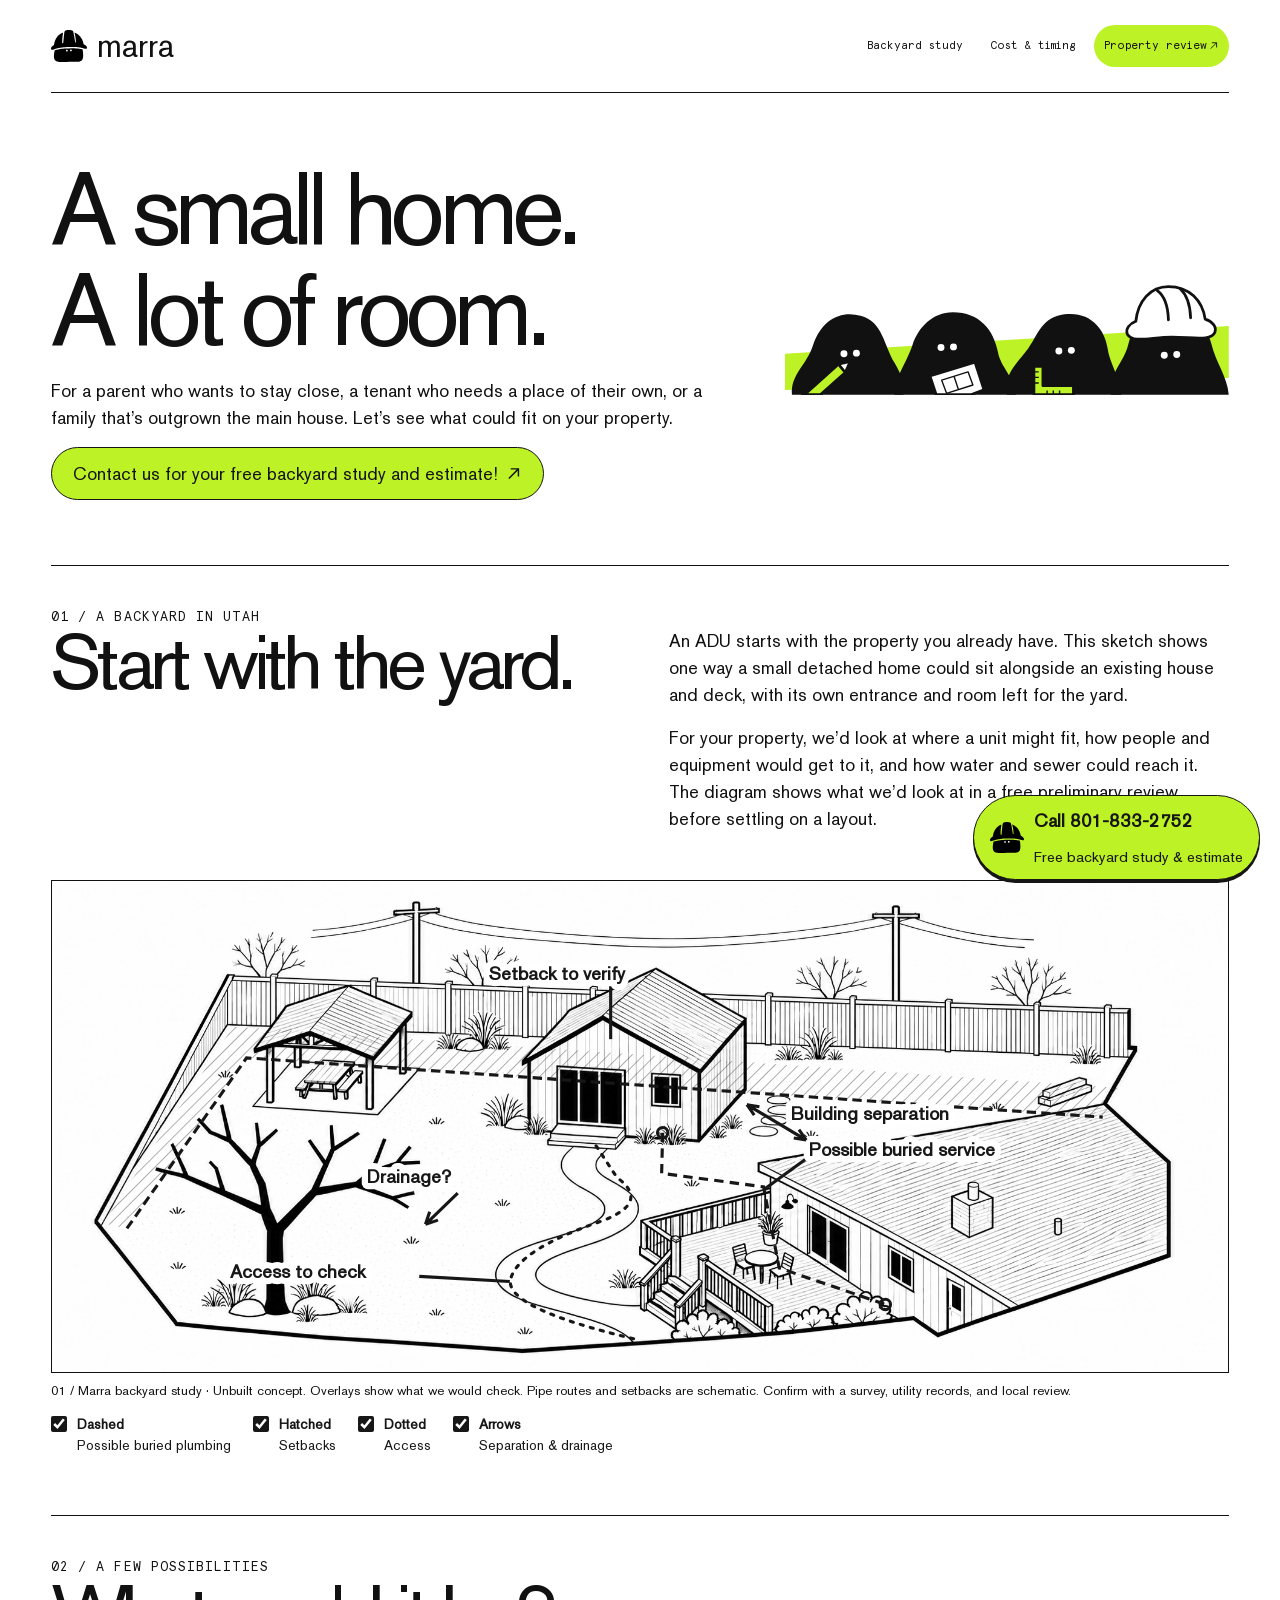
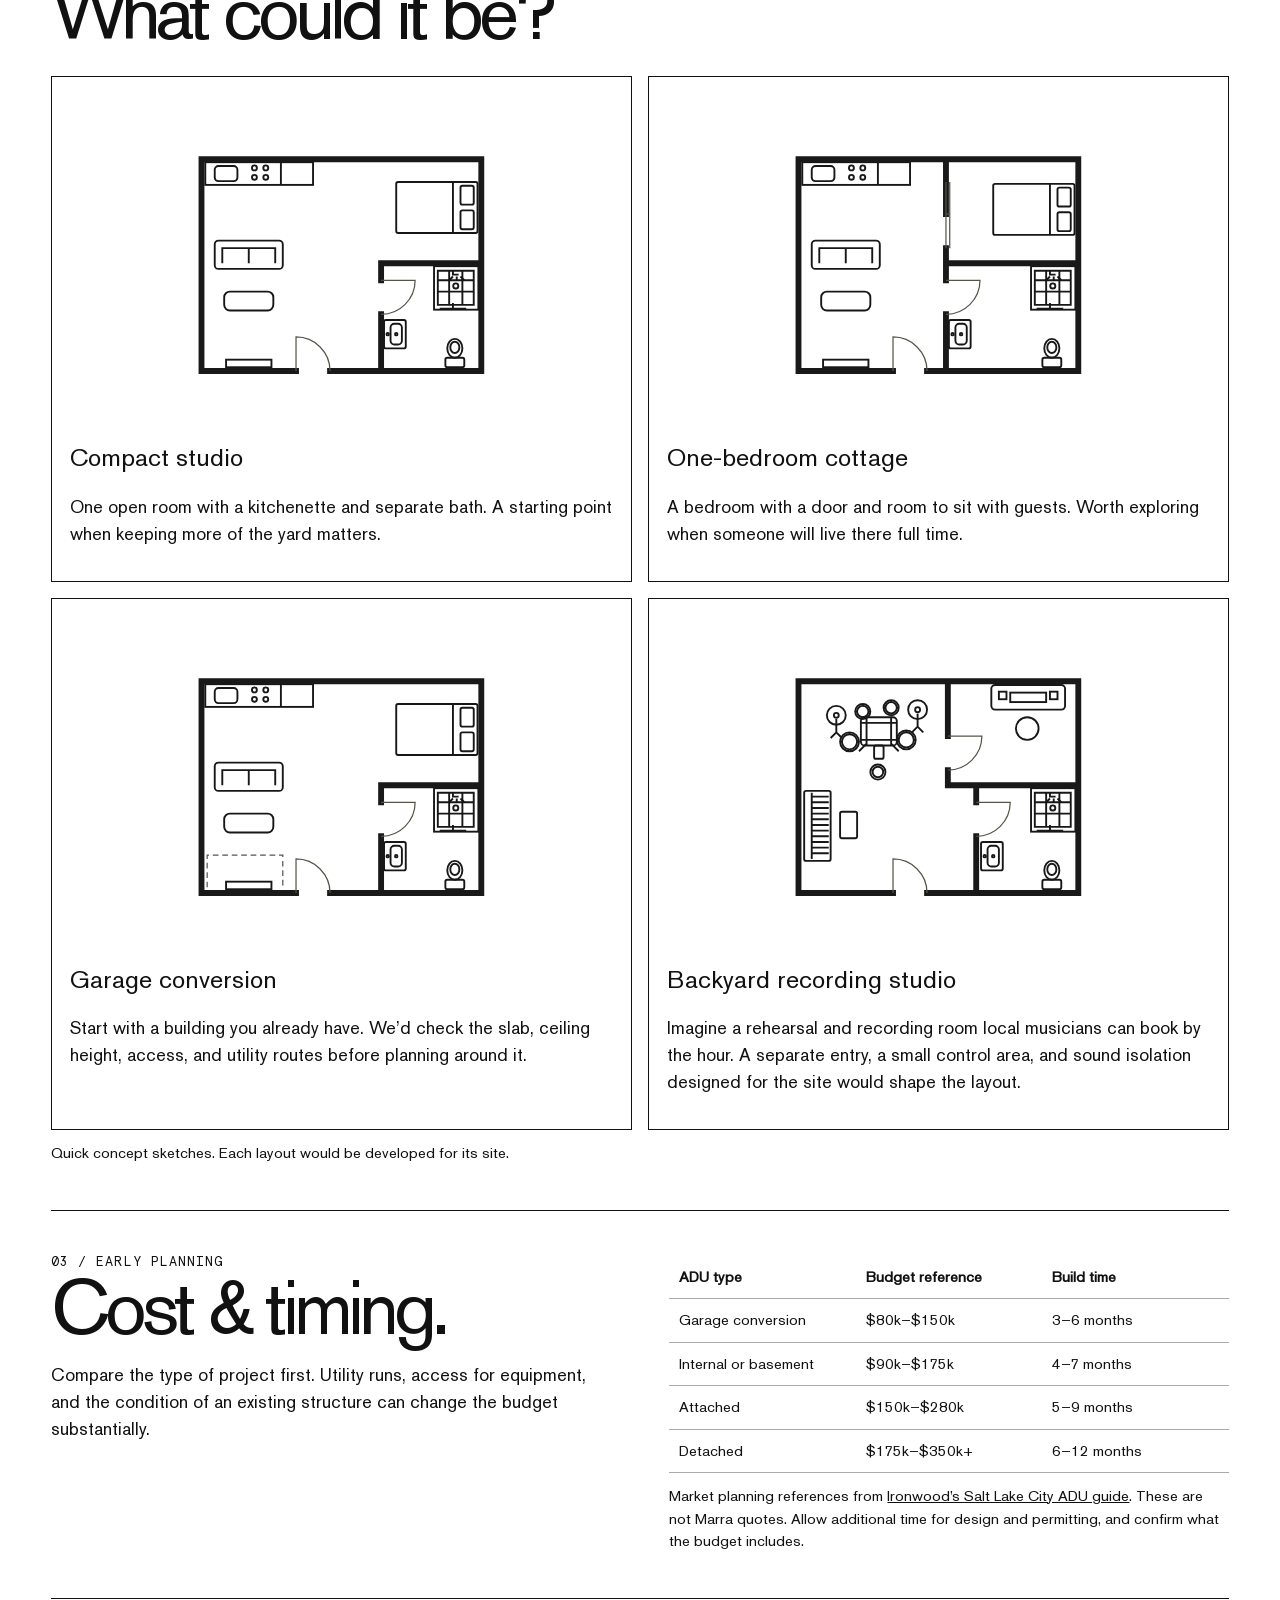
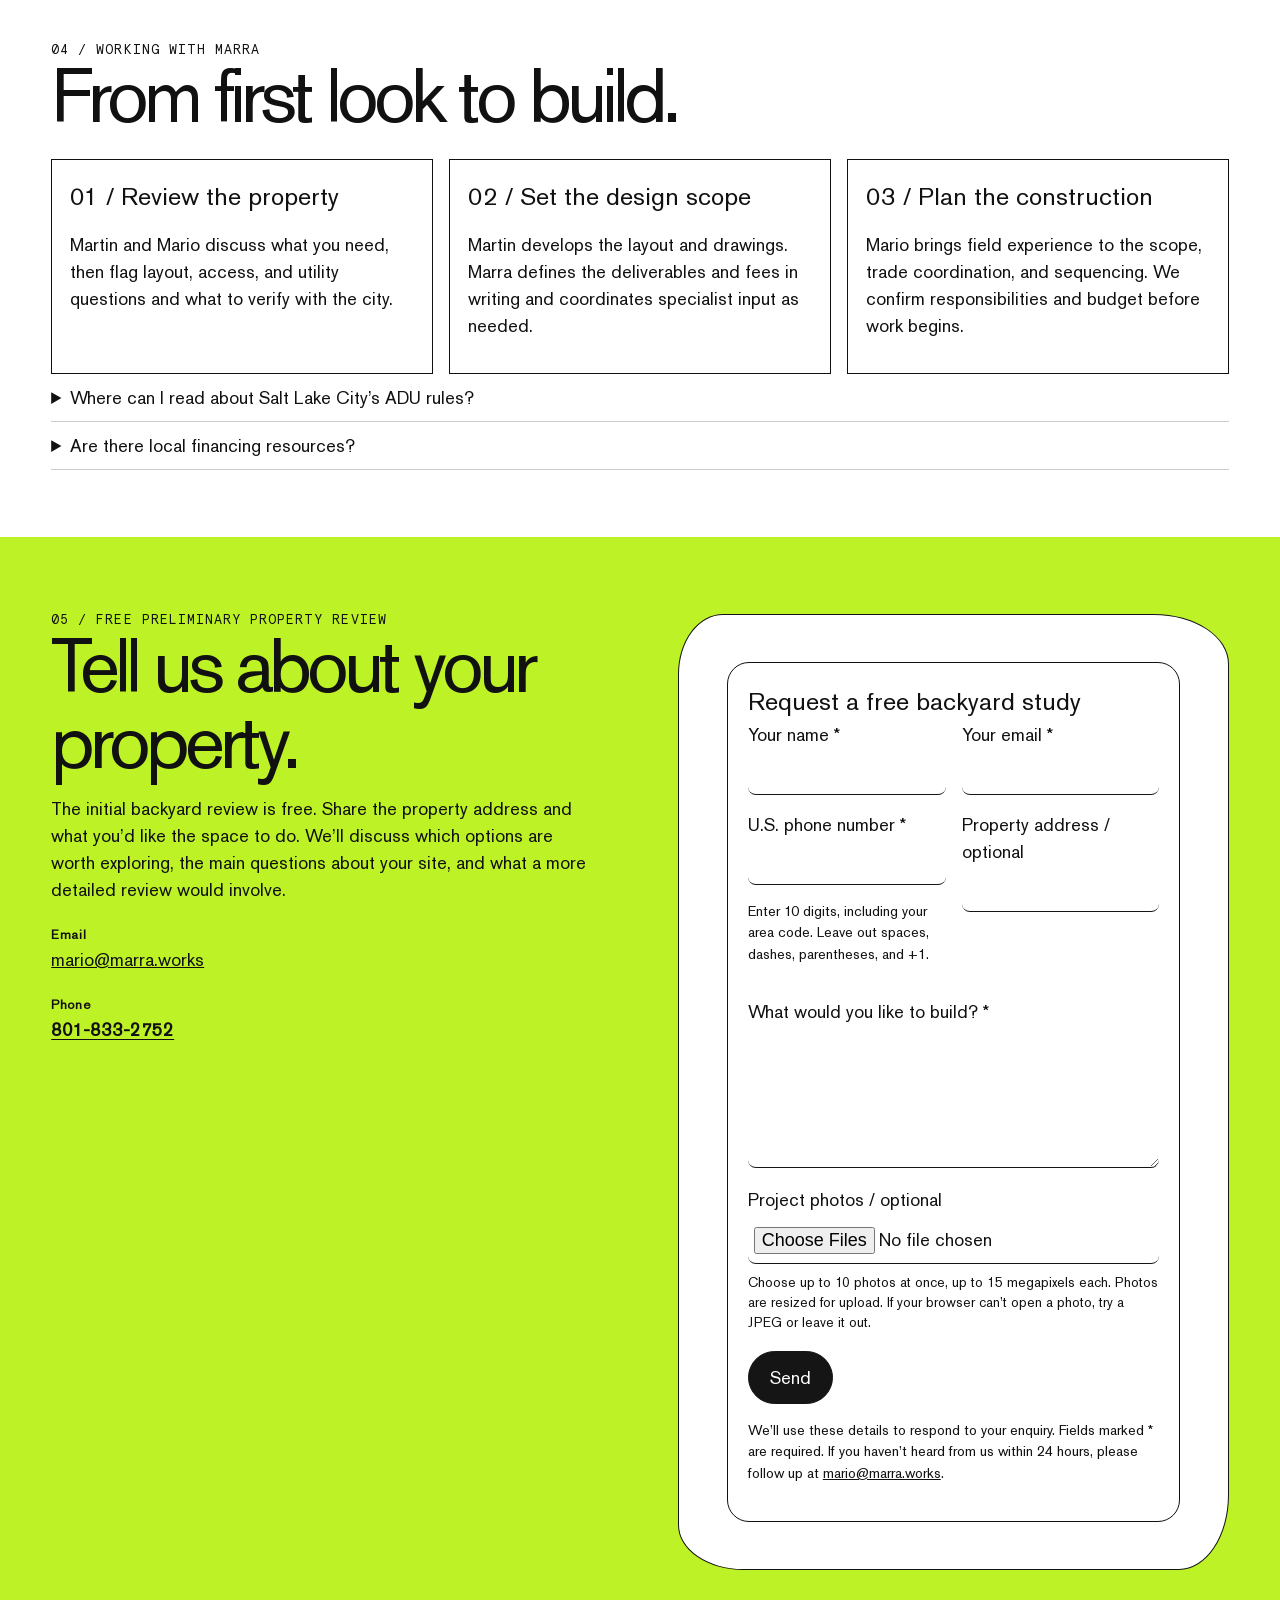
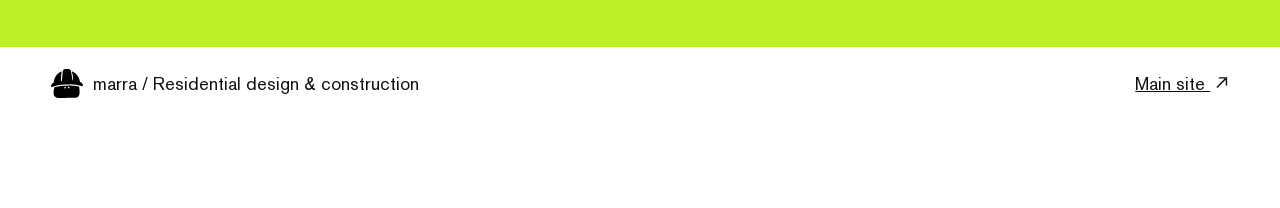
==== commit 86396e72: "contactformupdate" ====
--- a/adu.html
+++ b/adu.html
@@ -195,14 +195,19 @@
             </div>
 
             <div class="form-field">
-              <label for="contact-phone">Phone / optional</label>
+              <label for="contact-phone">U.S. phone number *</label>
               <input
                 id="contact-phone"
                 name="phone"
                 type="tel"
-                autocomplete="tel"
-                maxlength="50"
+                autocomplete="tel-national"
+                inputmode="numeric"
+                pattern="[0-9]{10}"
+                title="Enter 10 digits with area code and no spaces, dashes, parentheses, or +1."
+                aria-describedby="phone-help"
+                required
               >
+              <p class="form-note" id="phone-help">Enter 10 digits, including your area code. Leave out spaces, dashes, parentheses, and +1.</p>
             </div>
 
             <div class="form-field">
@@ -243,6 +248,8 @@
           <p class="form-note">
             We’ll use these details to respond to your enquiry.
             Fields marked * are required.
+            If you haven’t heard from us within 24 hours, please follow up at
+            <a href="mailto:mario@marra.works">mario@marra.works</a>.
           </p>
 
           <p
@@ -377,7 +384,7 @@
           form.reset();
           status.dataset.state = "success";
           status.textContent =
-            "Thanks for getting in touch. Your enquiry has been submitted, and we’ll be in touch.";
+            "Thanks for getting in touch. Your enquiry has been submitted. If you haven’t heard from us within 24 hours, please email mario@marra.works.";
         } catch (error) {
           status.dataset.state = "error";
           status.textContent =
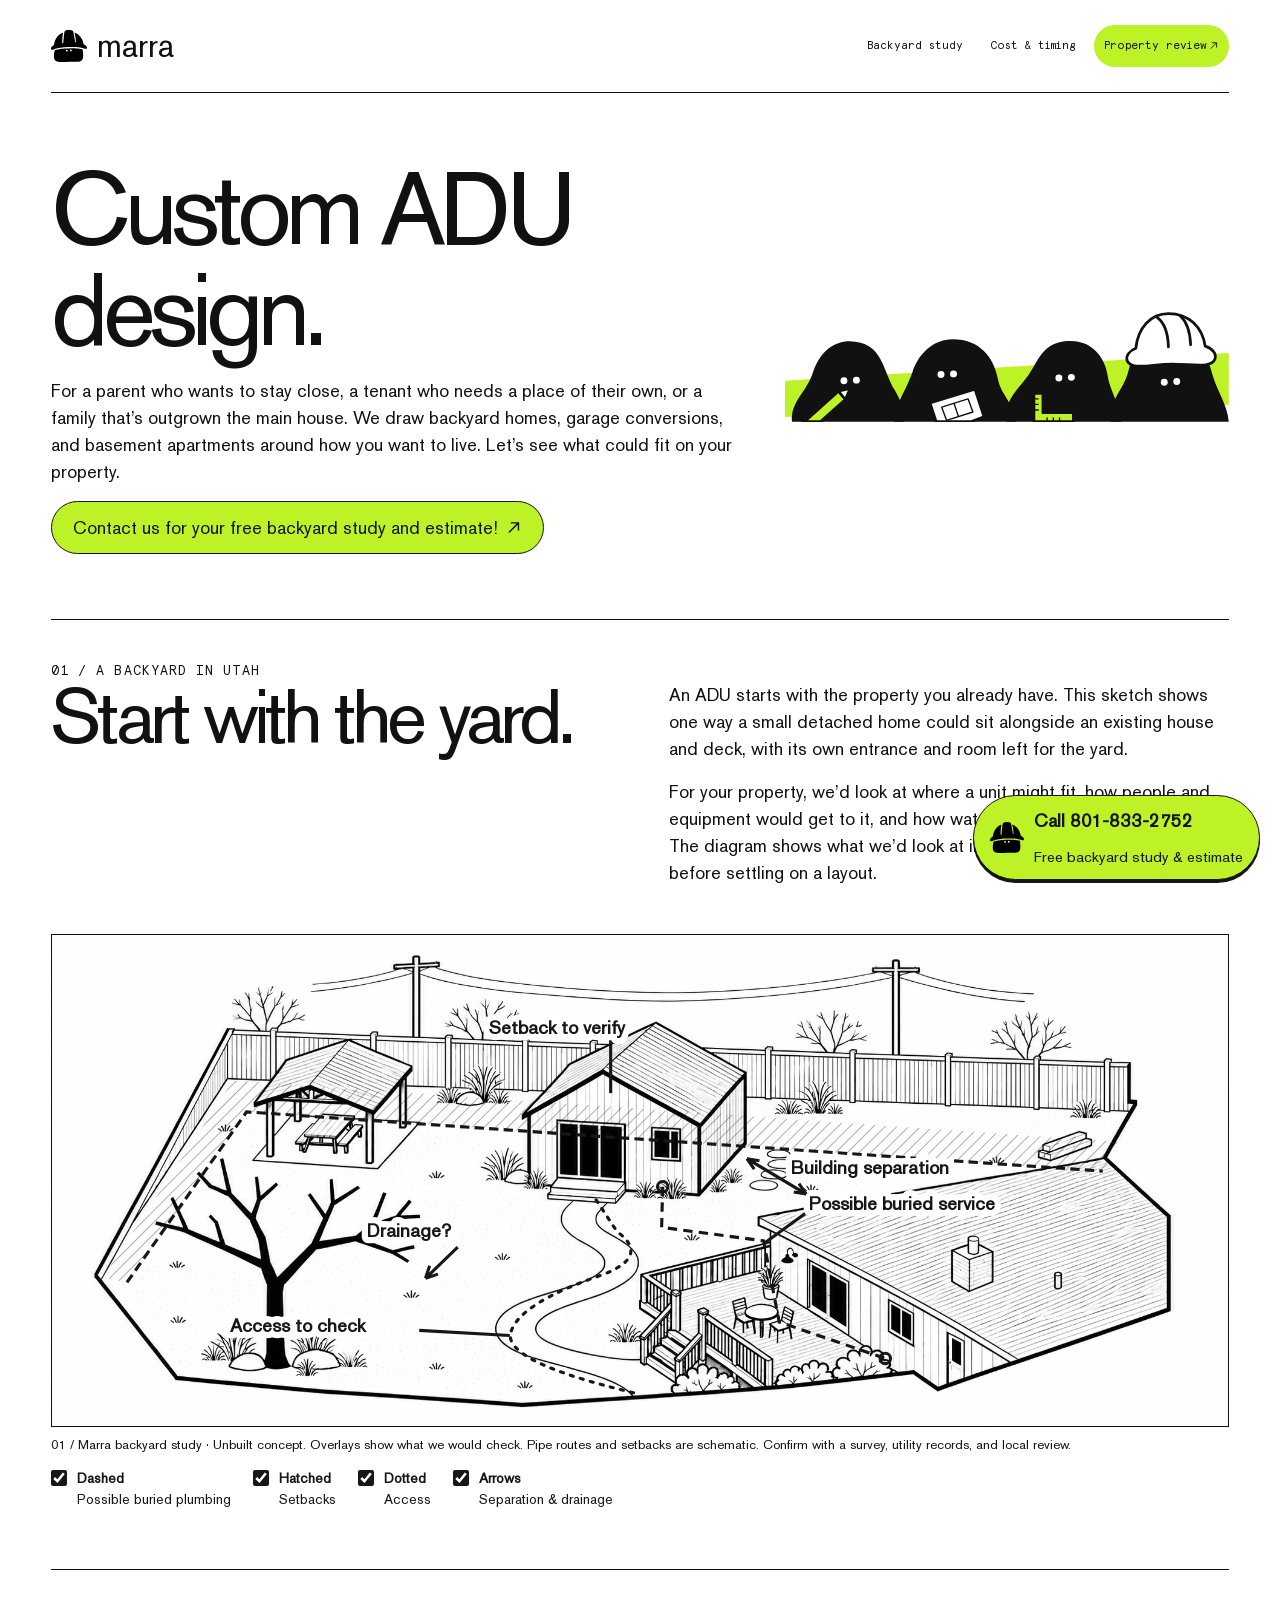
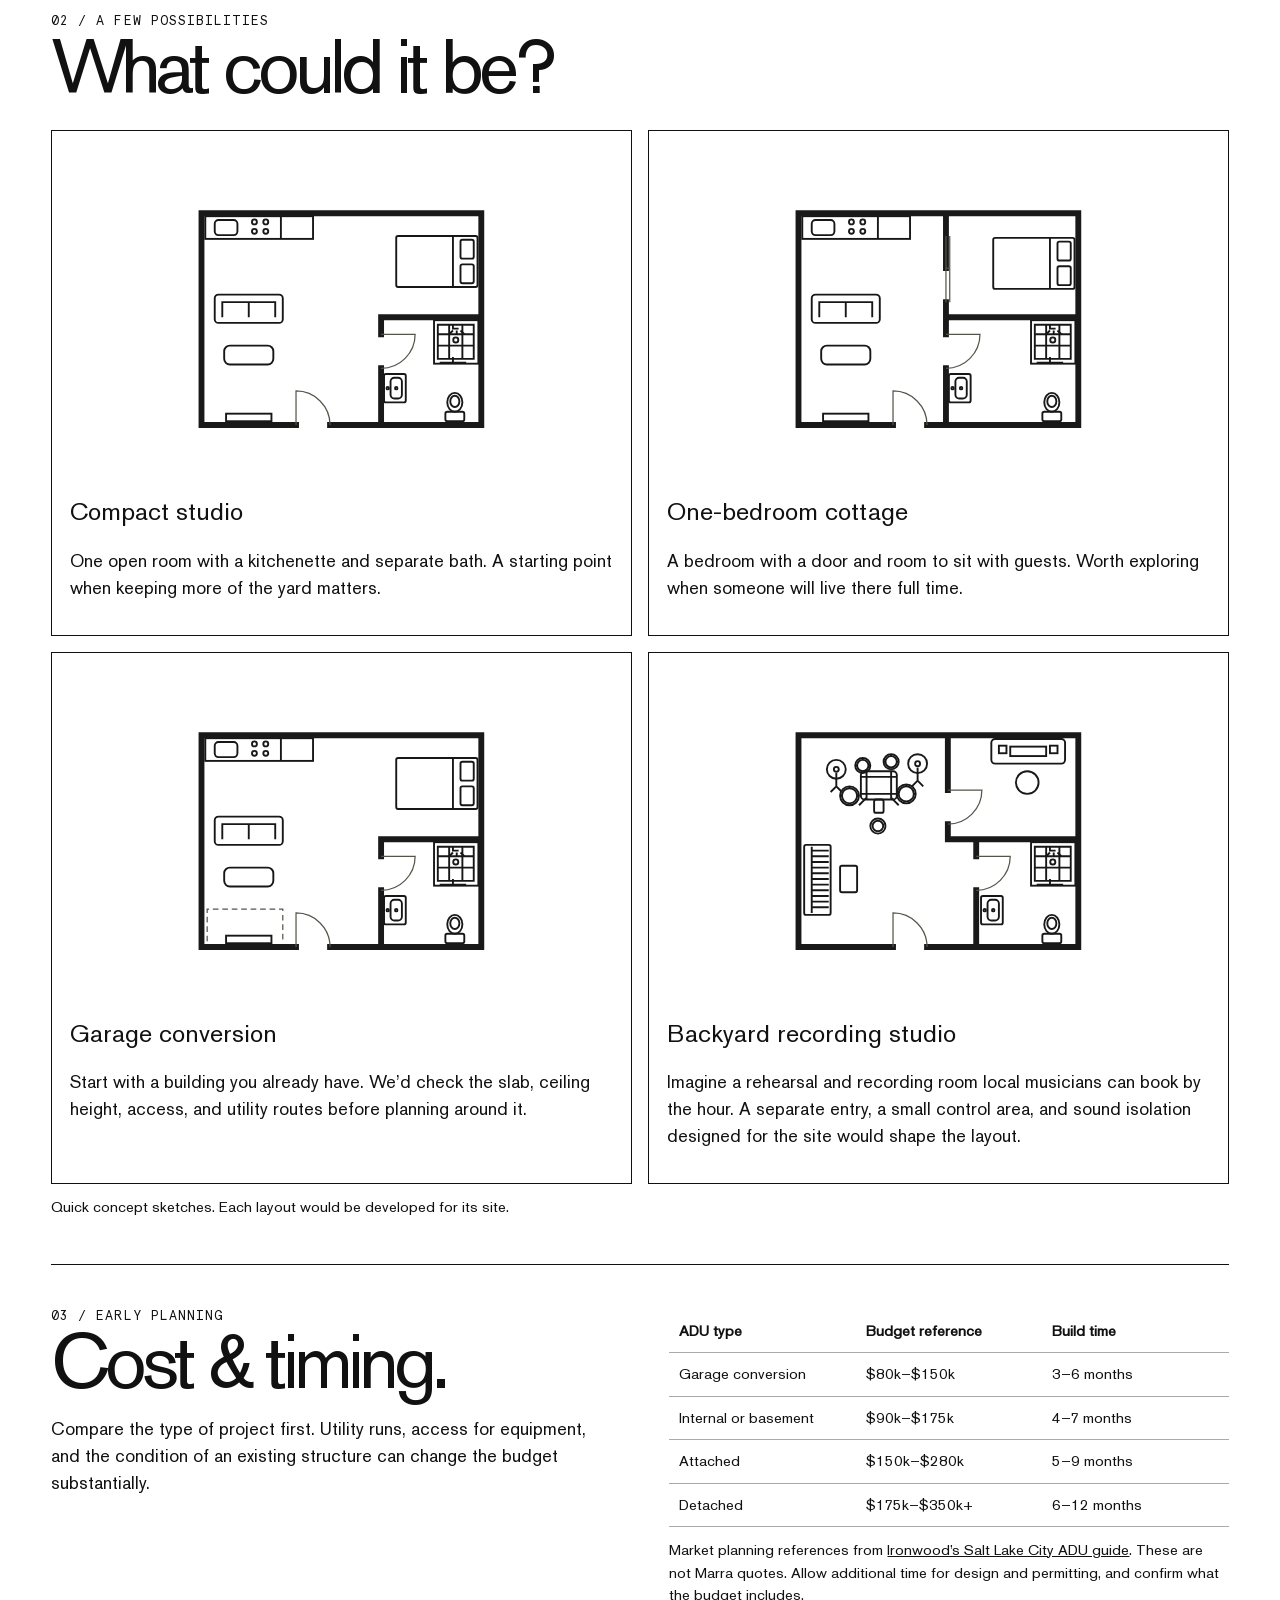
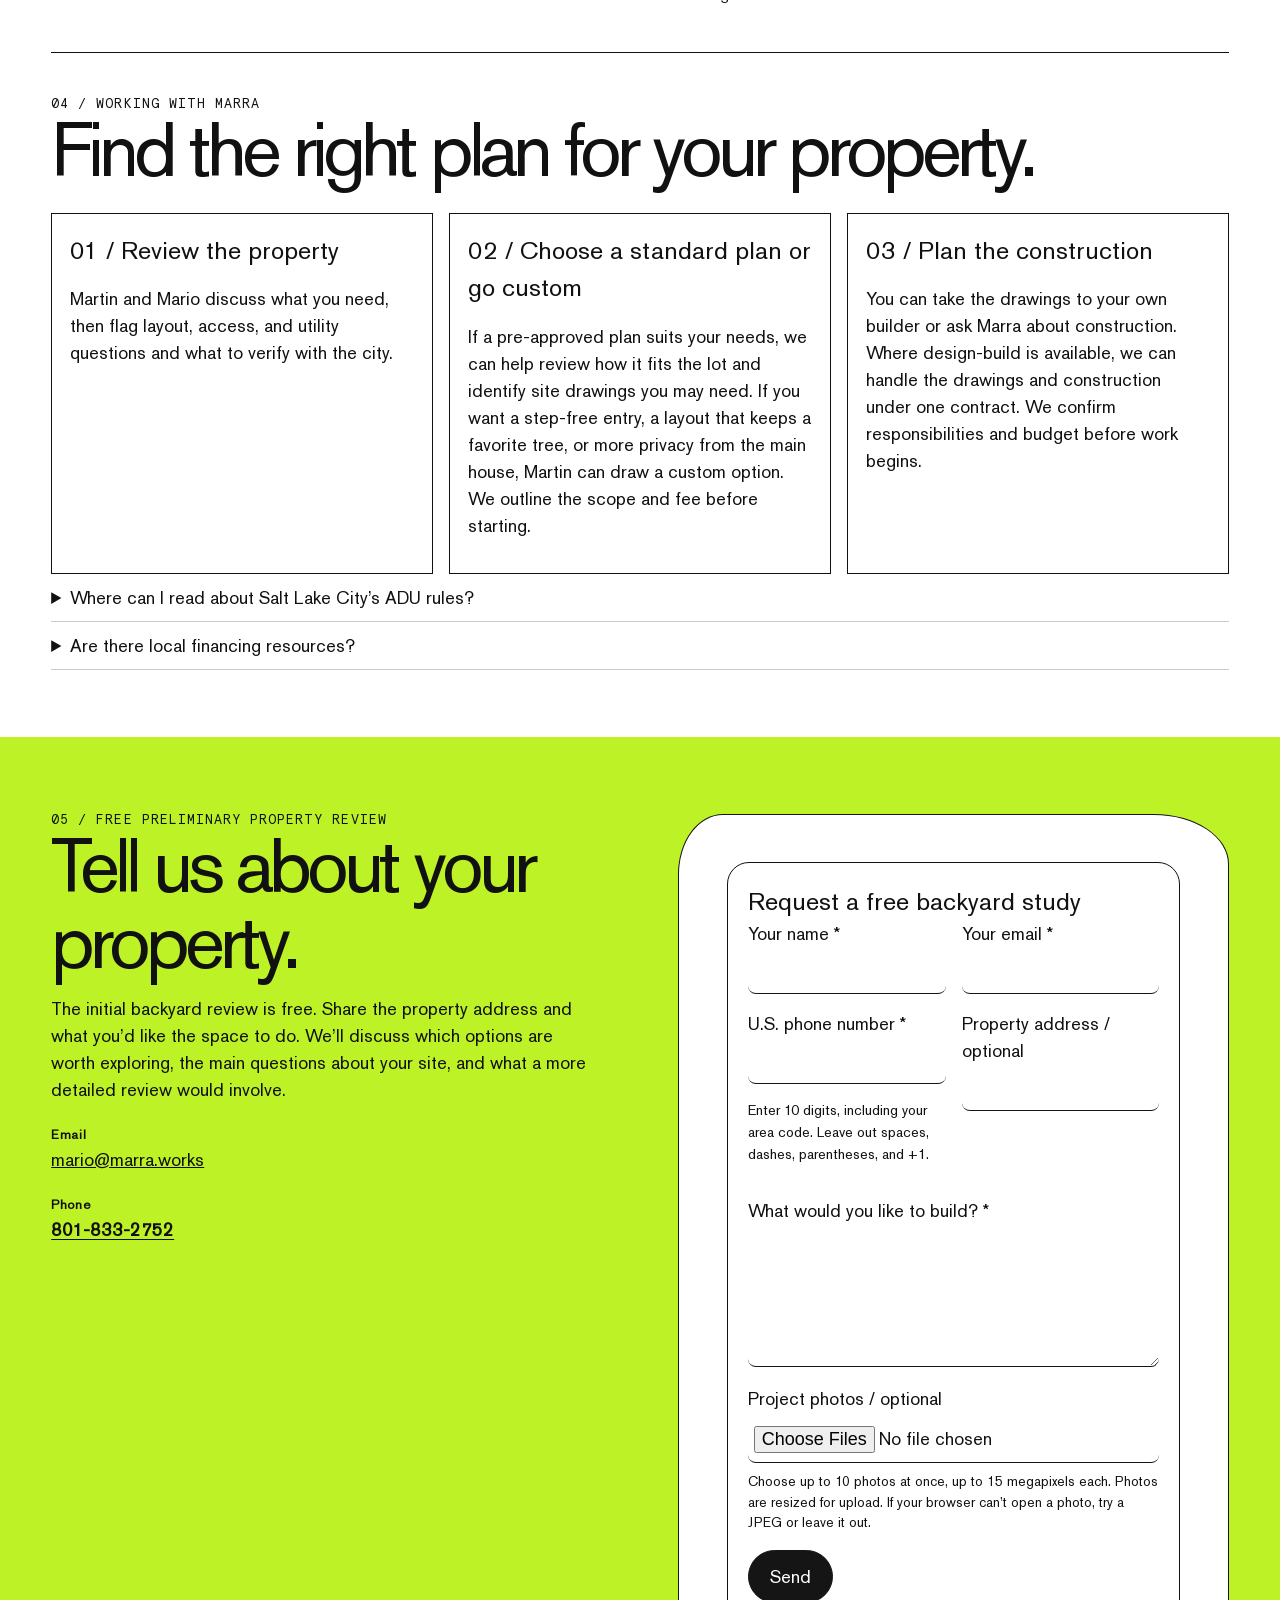
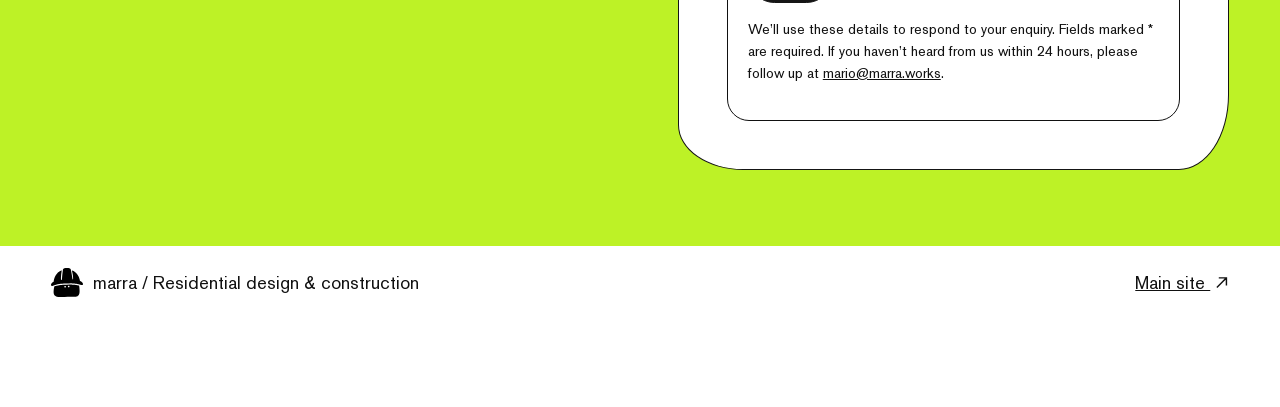
==== commit 6ba60920: "servicesbroadening" ====
--- a/adu.html
+++ b/adu.html
@@ -119,7 +119,7 @@
 #contact-form #photo-help{margin:8px 0 0;font-size:.85rem}
 </style>
 </head><body><header><a class="brand" href="https://www.marra.works/" aria-label="Marra home"><img src="[data-uri]" alt="">marra</a><nav aria-label="Page"><a href="#study">Backyard study</a><a href="#budget">Cost & timing</a><a href="#review">Property review <svg class="link-arrow" viewBox="0 0 16 16" aria-hidden="true" focusable="false"><path d="M3 13 13 3M5 3h8v8" fill="none" stroke="currentColor" stroke-width="1.5"/></svg></a></nav></header><main>
-<div class="hero"><div><h1>A small home.<br>A lot of room.</h1><p>For a parent who wants to stay close, a tenant who needs a place of their own, or a family that’s outgrown the main house. Let’s see what could fit on your property.</p><a class="btn" href="#review">Contact us for your free backyard study and estimate! <svg class="link-arrow" viewBox="0 0 16 16" aria-hidden="true" focusable="false"><path d="M3 13 13 3M5 3h8v8" fill="none" stroke="currentColor" stroke-width="1.5"/></svg></a></div><svg class="hero-crew" viewBox="0 0 640 190" role="img" aria-label="Four Marra mascots peeking up with a pencil, plans, a measuring square, and a hardhat">
+<div class="hero"><div><h1>Custom ADU<br>design.</h1><p>For a parent who wants to stay close, a tenant who needs a place of their own, or a family that’s outgrown the main house. We draw backyard homes, garage conversions, and basement apartments around how you want to live. Let’s see what could fit on your property.</p><a class="btn" href="#review">Contact us for your free backyard study and estimate! <svg class="link-arrow" viewBox="0 0 16 16" aria-hidden="true" focusable="false"><path d="M3 13 13 3M5 3h8v8" fill="none" stroke="currentColor" stroke-width="1.5"/></svg></a></div><svg class="hero-crew" viewBox="0 0 640 190" role="img" aria-label="Four Marra mascots peeking up with a pencil, plans, a measuring square, and a hardhat">
 <path fill="#bdf226" d="M0 131 640 91v75L0 183Z"/>
 <g fill="#111">
 <path d="M10 190c-2-30 21-41 31-73 12-35 39-49 68-41 32 8 34 44 49 68 11 19 14 29 13 46Z"/>
@@ -152,7 +152,7 @@
 <article class="card"><svg class="plan" viewBox="0 0 258 174" role="img" aria-label="One-bedroom cottage furnished floor plan"><rect class="paper" x="55" y="34" width="148" height="112"/><g class="fit"><rect x="57" y="35.55" width="57" height="12" rx="0"/><rect x="62" y="37.55" width="12" height="8" rx="2"/><path d="M97 35.55v12"/><circle cx="83" cy="38.55" r="1.3"/><circle cx="83" cy="43.55" r="1.3"/><circle cx="89" cy="38.55" r="1.3"/><circle cx="89" cy="43.55" r="1.3"/><rect x="184" y="139" width="10" height="5" rx="1"/><ellipse cx="189" cy="134" rx="4" ry="5"/><ellipse cx="189" cy="133.5" rx="2.4" ry="3"/><rect x="134.55" y="119" width="11.5" height="15" rx="1"/><rect x="138" y="121" width="6" height="11" rx="2"/><circle cx="136.5" cy="126.5" r="0.65"/><circle cx="141" cy="126.5" r="0.65"/><rect x="178" y="90.55" width="23.45" height="23" rx="0"/><path d="M180 93h19v18h-19zM181 113h14m-7-3v3m-5-2h12m-15-13h19m-19 6h19m-13-11v18m7-18v18"/><circle cx="189.5" cy="101" r="1.35"/><path d="M188 93v2h3m-3 1l-2 2m4-2v2m2-2l2 2"/><rect x="62" y="77" width="36" height="15" rx="2"/><path d="M66 89v-8h28v8m-14-8v8"/><rect x="67" y="104" width="26" height="10" rx="3"/><rect x="68" y="140" width="24" height="4" rx="0"/><rect x="158" y="47" width="43" height="27" rx="1"/><rect x="192" y="49" width="7" height="10" rx="1"/><rect x="192" y="62" width="7" height="10" rx="1"/><path d="M188 47v27"/></g><path class="wall" d="M105 146H55V34h148v112h-80 M133 34v29m0 18v17m0 18v30M133 89h70"/><path class="detail" d="M105 146v-18a18 18 0 0 1 18 18 M133 46v35m2-35v35m-2-18h2M133 98h18a18 18 0 0 1-18 18"/></svg><h3>One-bedroom cottage</h3><p>A bedroom with a door and room to sit with guests. Worth exploring when someone will live there full time.</p></article>
 <article class="card"><svg class="plan" viewBox="0 0 258 174" role="img" aria-label="Garage conversion furnished floor plan"><rect class="paper" x="55" y="34" width="148" height="112"/><g class="fit"><rect x="57" y="35.55" width="57" height="12" rx="0"/><rect x="62" y="37.55" width="12" height="8" rx="2"/><path d="M97 35.55v12"/><circle cx="83" cy="38.55" r="1.3"/><circle cx="83" cy="43.55" r="1.3"/><circle cx="89" cy="38.55" r="1.3"/><circle cx="89" cy="43.55" r="1.3"/><rect x="184" y="139" width="10" height="5" rx="1"/><ellipse cx="189" cy="134" rx="4" ry="5"/><ellipse cx="189" cy="133.5" rx="2.4" ry="3"/><rect x="151.55" y="119" width="11.5" height="15" rx="1"/><rect x="155" y="121" width="6" height="11" rx="2"/><circle cx="153.5" cy="126.5" r="0.65"/><circle cx="158" cy="126.5" r="0.65"/><rect x="178" y="90.55" width="23.45" height="23" rx="0"/><path d="M180 93h19v18h-19zM181 113h14m-7-3v3m-5-2h12m-15-13h19m-19 6h19m-13-11v18m7-18v18"/><circle cx="189.5" cy="101" r="1.35"/><path d="M188 93v2h3m-3 1l-2 2m4-2v2m2-2l2 2"/><rect x="62" y="77" width="36" height="15" rx="2"/><path d="M66 89v-8h28v8m-14-8v8"/><rect x="67" y="104" width="26" height="10" rx="3"/><rect x="68" y="140" width="24" height="4" rx="0"/><rect x="158" y="46" width="43" height="27" rx="1"/><rect x="192" y="48" width="7" height="10" rx="1"/><rect x="192" y="61" width="7" height="10" rx="1"/><path d="M188 46v27"/></g><path class="wall" d="M105 146H55V34h148v112h-80 M150 89h53M150 89v9m0 18v30"/><path class="detail" d="M105 146v-18a18 18 0 0 1 18 18 M150 98h18a18 18 0 0 1-18 18"/><path class="detail" stroke-dasharray="3 2" d="M58 143V126H98V143"/></svg><h3>Garage conversion</h3><p>Start with a building you already have. We’d check the slab, ceiling height, access, and utility routes before planning around it.</p></article><article class="card studio"><svg class="plan" viewBox="0 0 258 174" role="img" aria-label="Recording studio furnished floor plan"><rect class="paper" x="55" y="34" width="148" height="112"/><g class="fit"><rect x="88" y="53" width="19" height="15" rx="2"/><path d="M88 56h19m-19 9h19m-16-12v15m13-15v15M91 67l-4 4m17-4l4 4"/><rect x="95" y="68" width="5" height="7" rx="1"/><circle cx="89" cy="50" r="4"/><circle cx="89" cy="50" r="3"/><path d="M85 50h1m6 0h1M89 46v1"/><circle cx="104" cy="48" r="4"/><circle cx="104" cy="48" r="3"/><path d="M100 48h1m6 0h1M104 44v1"/><circle cx="82" cy="66" r="5"/><circle cx="82" cy="66" r="4"/><path d="M77 66h1m8 0h1M82 61v1"/><circle cx="112" cy="65" r="5"/><circle cx="112" cy="65" r="4"/><path d="M107 65h1m8 0h1M112 60v1"/><circle cx="75" cy="52" r="5"/><circle cx="75" cy="52" r="1.3"/><path d="M75 54v7m0 0l-3 3m3-3l3 3"/><circle cx="118" cy="49" r="5"/><circle cx="118" cy="49" r="1.3"/><path d="M118 51v7m0 0l-3 3m3-3l3 3"/><circle cx="97" cy="82" r="4"/><circle cx="97" cy="82" r="2.8"/><rect x="58" y="92" width="14" height="37" rx="1"/><path d="M62 93v35M62 95h9M62 98h9M62 101h9M62 104h9M62 107h9M62 110h9M62 113h9M62 116h9M62 119h9M62 122h9M62 125h9"/><rect x="77" y="103" width="9" height="14" rx="1"/><rect x="157" y="36" width="39" height="13" rx="2"/><rect x="167" y="40" width="19" height="5" rx="0"/><rect x="161" y="39.5" width="4" height="4" rx="0"/><rect x="188" y="39.5" width="4" height="4" rx="0"/><circle cx="176" cy="59" r="6"/><rect x="184" y="139" width="10" height="5" rx="1"/><ellipse cx="189" cy="134" rx="4" ry="5"/><ellipse cx="189" cy="133.5" rx="2.4" ry="3"/><rect x="151.55" y="119" width="11.5" height="15" rx="1"/><rect x="155" y="121" width="6" height="11" rx="2"/><circle cx="153.5" cy="126.5" r="0.65"/><circle cx="158" cy="126.5" r="0.65"/><rect x="178" y="90.55" width="23.45" height="23" rx="0"/><path d="M180 93h19v18h-19zM181 113h14m-7-3v3m-5-2h12m-15-13h19m-19 6h19m-13-11v18m7-18v18"/><circle cx="189.5" cy="101" r="1.35"/><path d="M188 93v2h3m-3 1l-2 2m4-2v2m2-2l2 2"/></g><path class="wall" d="M105 146H55V34h148v112h-80 M134 34v29m0 18v8h15v9m0 18v30M149 89h54"/><path class="detail" d="M105 146v-18a18 18 0 0 1 18 18 M134 63h18a18 18 0 0 1-18 18M149 98h18a18 18 0 0 1-18 18"/></svg><h3>Backyard recording studio</h3><p>Imagine a rehearsal and recording room local musicians can book by the hour. A separate entry, a small control area, and sound isolation designed for the site would shape the layout.</p></article></div><small>Quick concept sketches. Each layout would be developed for its site.</small></section>
 <section id="budget"><div class="split"><div><div class="kicker">03 / Early planning</div><h2>Cost & timing.</h2><p>Compare the type of project first. Utility runs, access for equipment, and the condition of an existing structure can change the budget substantially.</p></div><div><table><thead><tr><th scope="col">ADU type</th><th scope="col">Budget reference</th><th scope="col">Build time</th></tr></thead><tbody><tr><td>Garage conversion</td><td>$80k–$150k</td><td>3–6 months</td></tr><tr><td>Internal or basement</td><td>$90k–$175k</td><td>4–7 months</td></tr><tr><td>Attached</td><td>$150k–$280k</td><td>5–9 months</td></tr><tr><td>Detached</td><td>$175k–$350k+</td><td>6–12 months</td></tr></tbody></table><small>Market planning references from <a href="https://ironwoodcustombuilders.com/news/accessory-dwelling-unit-contractor/">Ironwood’s Salt Lake City ADU guide</a>. These are not Marra quotes. Allow additional time for design and permitting, and confirm what the budget includes.</small></div></div></section>
-<section><div class="kicker">04 / Working with Marra</div><h2>From first look to build.</h2><div class="grid"><article class="card"><h3>01 / Review the property</h3><p>Martin and Mario discuss what you need, then flag layout, access, and utility questions and what to verify with the city.</p></article><article class="card"><h3>02 / Set the design scope</h3><p>Martin develops the layout and drawings. Marra defines the deliverables and fees in writing and coordinates specialist input as needed.</p></article><article class="card"><h3>03 / Plan the construction</h3><p>Mario brings field experience to the scope, trade coordination, and sequencing. We confirm responsibilities and budget before work begins.</p></article></div><details><summary>Where can I read about Salt Lake City’s ADU rules?</summary><p>Start with the city’s handbook and standard plan information. A site review is still required for a permit. <a href="https://www.slc.gov/buildingservices/accessory-dwelling-unit-information/">Salt Lake City ADU resources <svg class="link-arrow" viewBox="0 0 16 16" aria-hidden="true" focusable="false"><path d="M3 13 13 3M5 3h8v8" fill="none" stroke="currentColor" stroke-width="1.5"/></svg></a></p></details><details><summary>Are there local financing resources?</summary><p>Salt Lake City’s Backyard Keys program is designed for eligible Westside homeowners. Check the program page for eligibility and availability. <a href="https://cra.slc.gov/affordable-housing/adu-loan-program/">Backyard Keys <svg class="link-arrow" viewBox="0 0 16 16" aria-hidden="true" focusable="false"><path d="M3 13 13 3M5 3h8v8" fill="none" stroke="currentColor" stroke-width="1.5"/></svg></a></p></details></section>
+<section><div class="kicker">04 / Working with Marra</div><h2>Find the right plan for your property.</h2><div class="grid"><article class="card"><h3>01 / Review the property</h3><p>Martin and Mario discuss what you need, then flag layout, access, and utility questions and what to verify with the city.</p></article><article class="card"><h3>02 / Choose a standard plan or go custom</h3><p>If a pre-approved plan suits your needs, we can help review how it fits the lot and identify site drawings you may need. If you want a step-free entry, a layout that keeps a favorite tree, or more privacy from the main house, Martin can draw a custom option. We outline the scope and fee before starting.</p></article><article class="card"><h3>03 / Plan the construction</h3><p>You can take the drawings to your own builder or ask Marra about construction. Where design-build is available, we can handle the drawings and construction under one contract. We confirm responsibilities and budget before work begins.</p></article></div><details><summary>Where can I read about Salt Lake City’s ADU rules?</summary><p>Start with the city’s handbook and standard plan information. A site review is still required for a permit. <a href="https://www.slc.gov/buildingservices/accessory-dwelling-unit-information/">Salt Lake City ADU resources <svg class="link-arrow" viewBox="0 0 16 16" aria-hidden="true" focusable="false"><path d="M3 13 13 3M5 3h8v8" fill="none" stroke="currentColor" stroke-width="1.5"/></svg></a></p></details><details><summary>Are there local financing resources?</summary><p>Salt Lake City’s Backyard Keys program is designed for eligible Westside homeowners. Check the program page for eligibility and availability. <a href="https://cra.slc.gov/affordable-housing/adu-loan-program/">Backyard Keys <svg class="link-arrow" viewBox="0 0 16 16" aria-hidden="true" focusable="false"><path d="M3 13 13 3M5 3h8v8" fill="none" stroke="currentColor" stroke-width="1.5"/></svg></a></p></details></section>
 <section class="review split" id="review"><div><div class="kicker">05 / Free preliminary property review</div><h2>Tell us about your property.</h2><p>The initial backyard review is free. Share the property address and what you’d like the space to do. We’ll discuss which options are worth exploring, the main questions about your site, and what a more detailed review would involve.</p><p><span class="contact-detail-label">Email</span><br><a href="mailto:mario@marra.works">mario@marra.works</a></p><p><span class="contact-detail-label">Phone</span><br><a class="review-phone" href="tel:+18018332752">801-833-2752</a></p></div><div class="review-next"><form aria-labelledby='form-heading' class='contact-form' id='contact-form' method='POST' action='/marra.html' name='marra-contact'>
           <input type="hidden" name="form-name" value="marra-contact">
           <input type="hidden" name="subject" value="New ADU enquiry from marra.works">
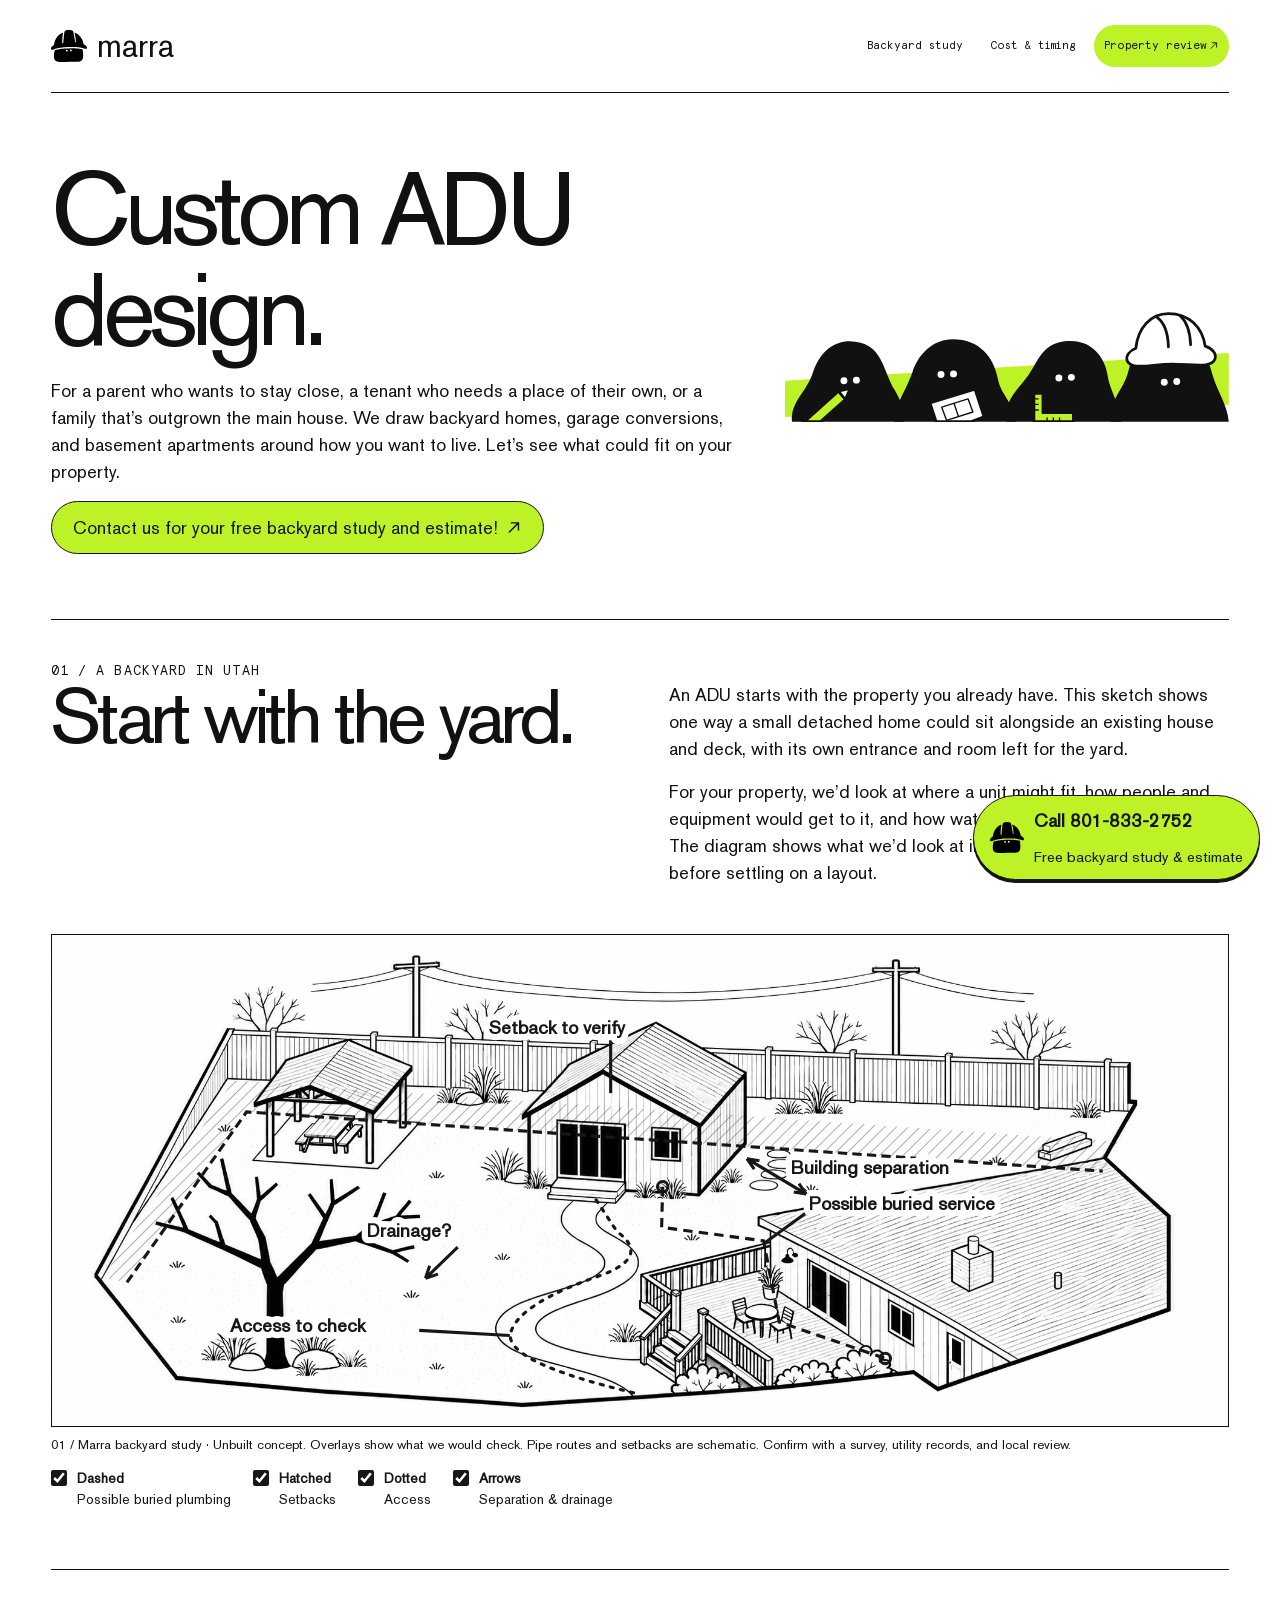
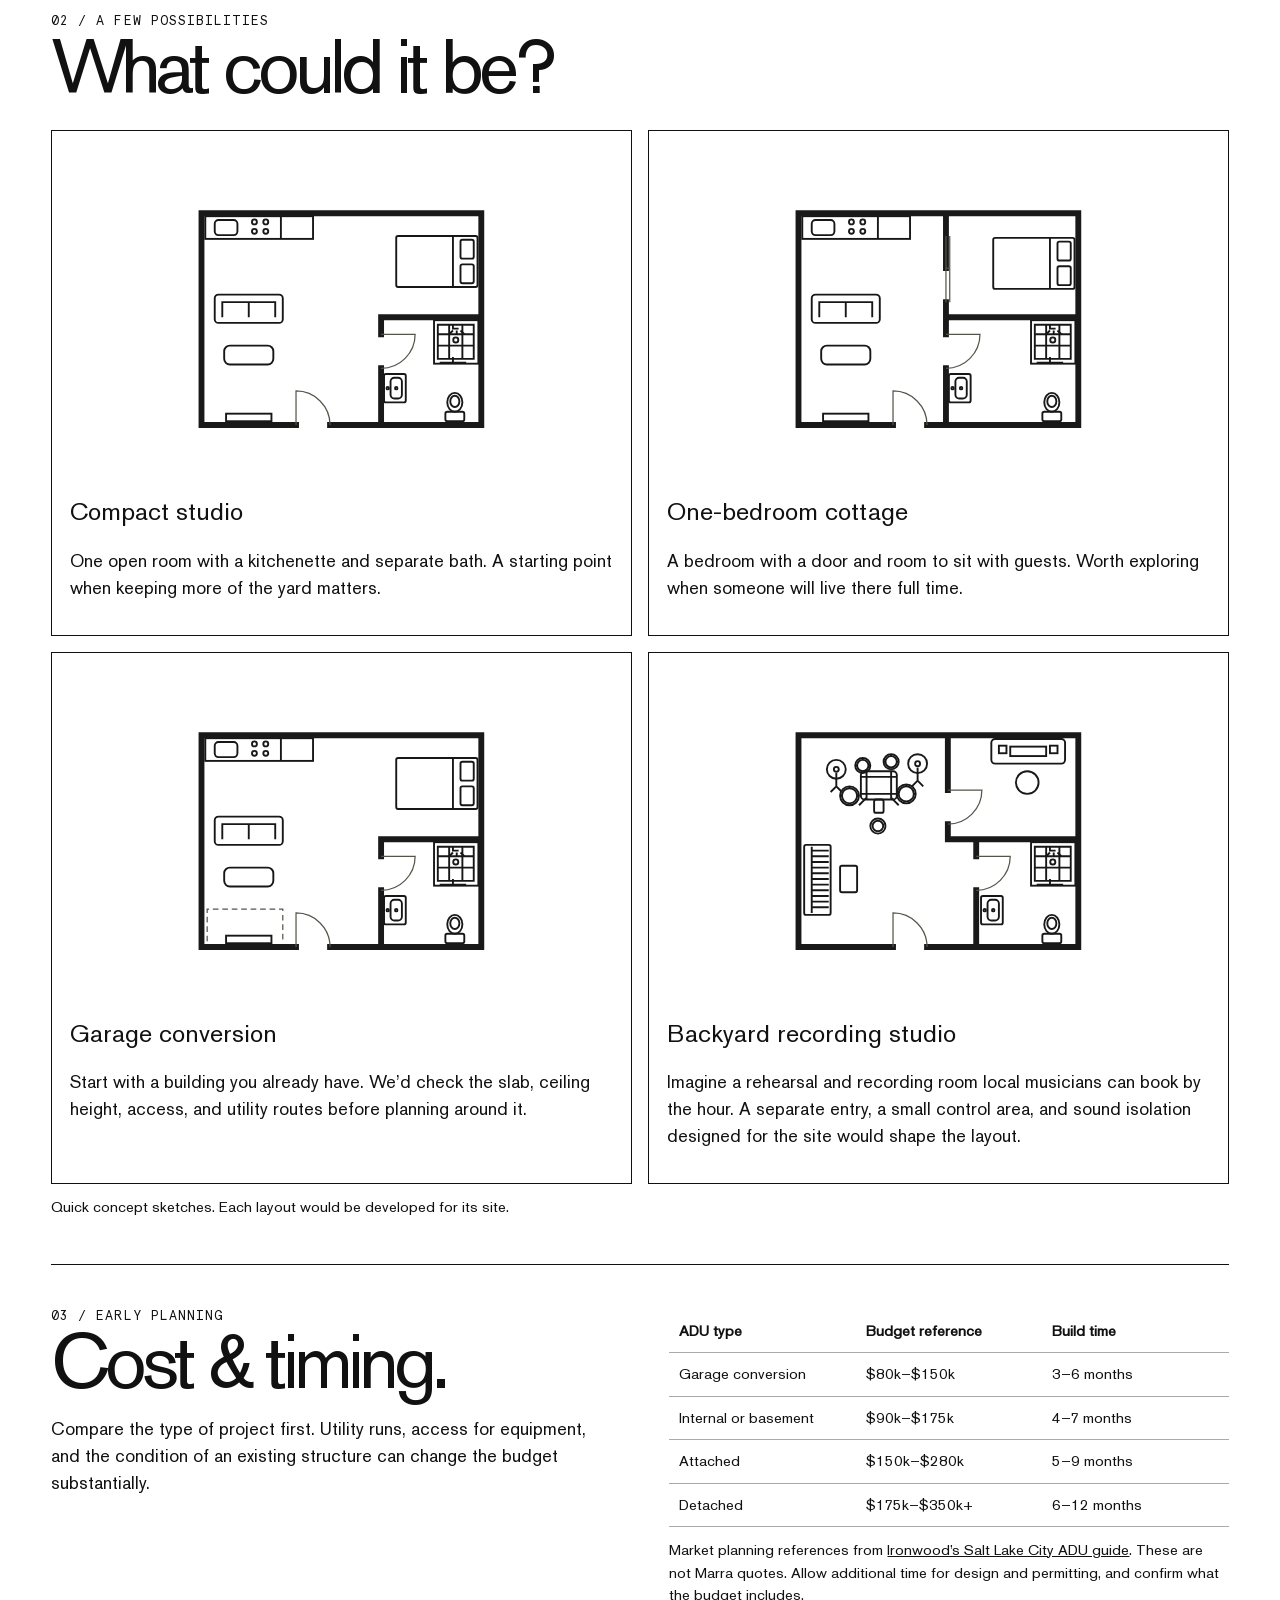
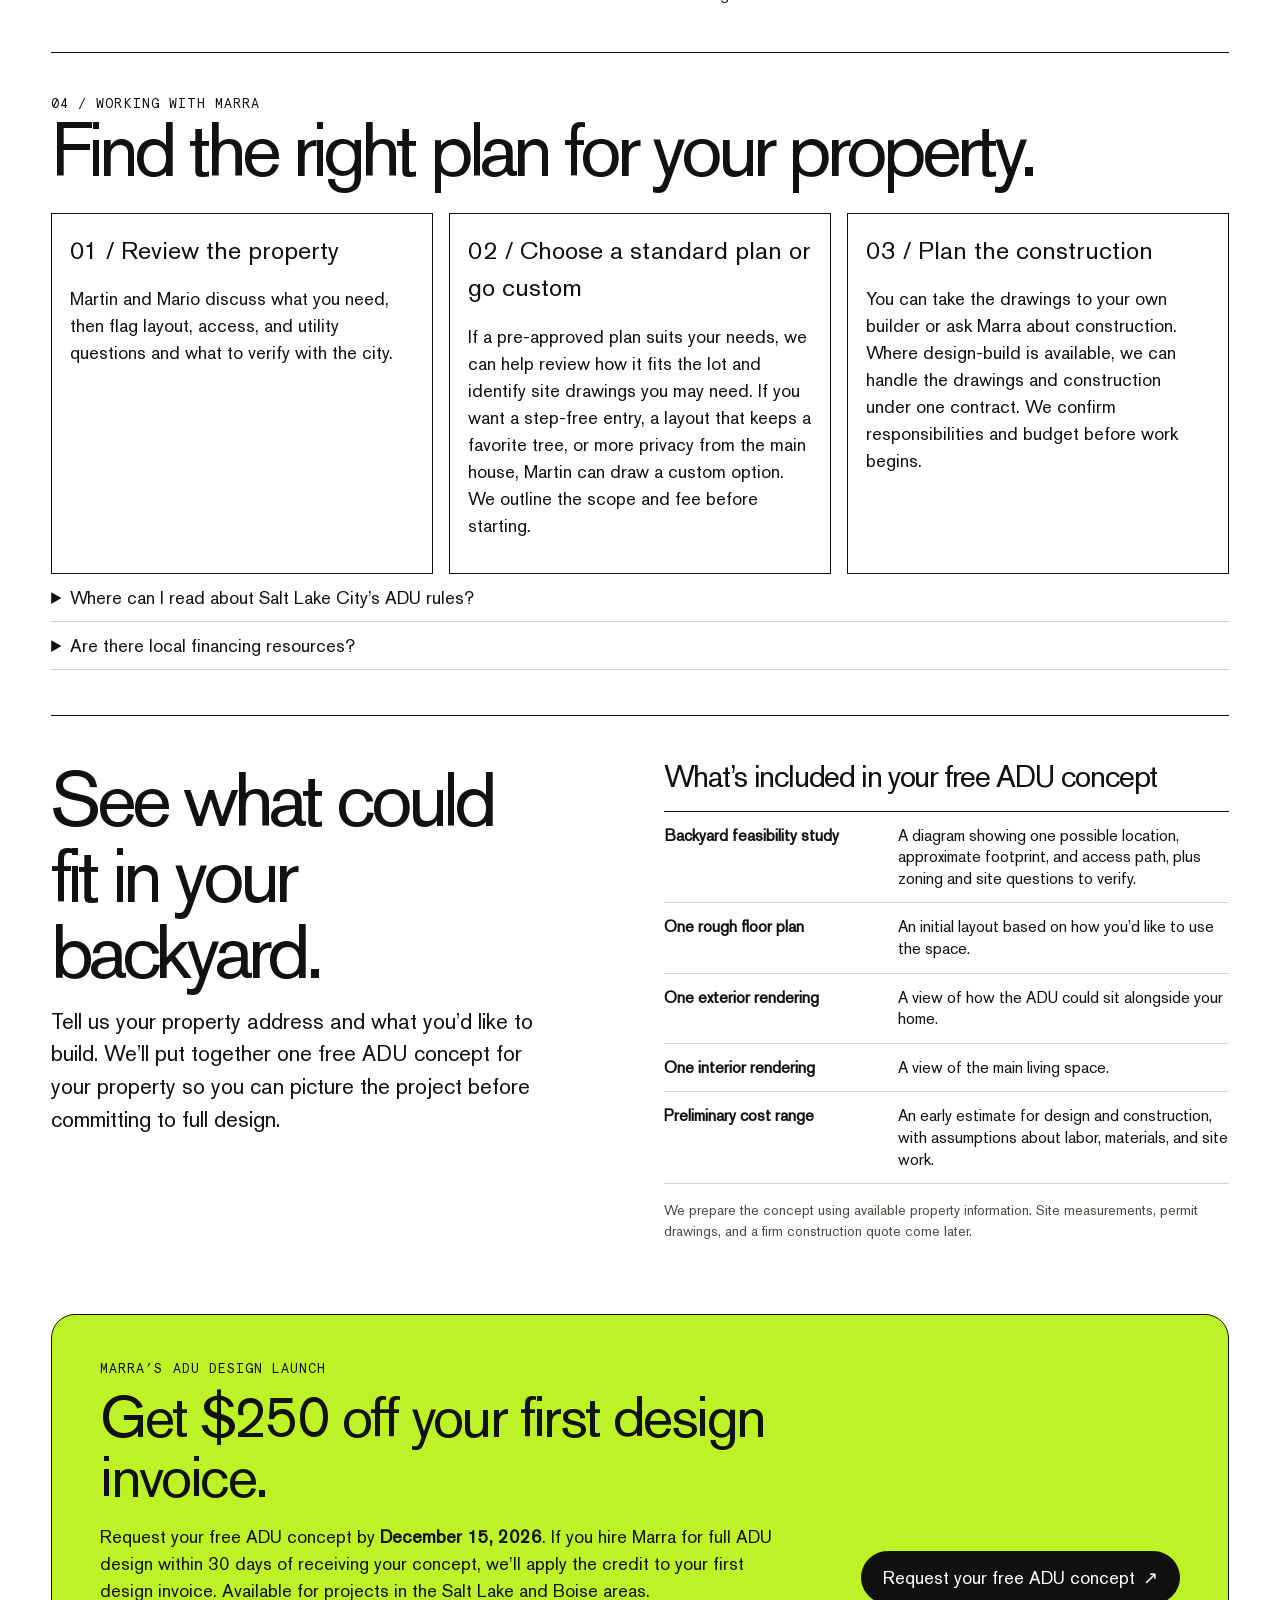
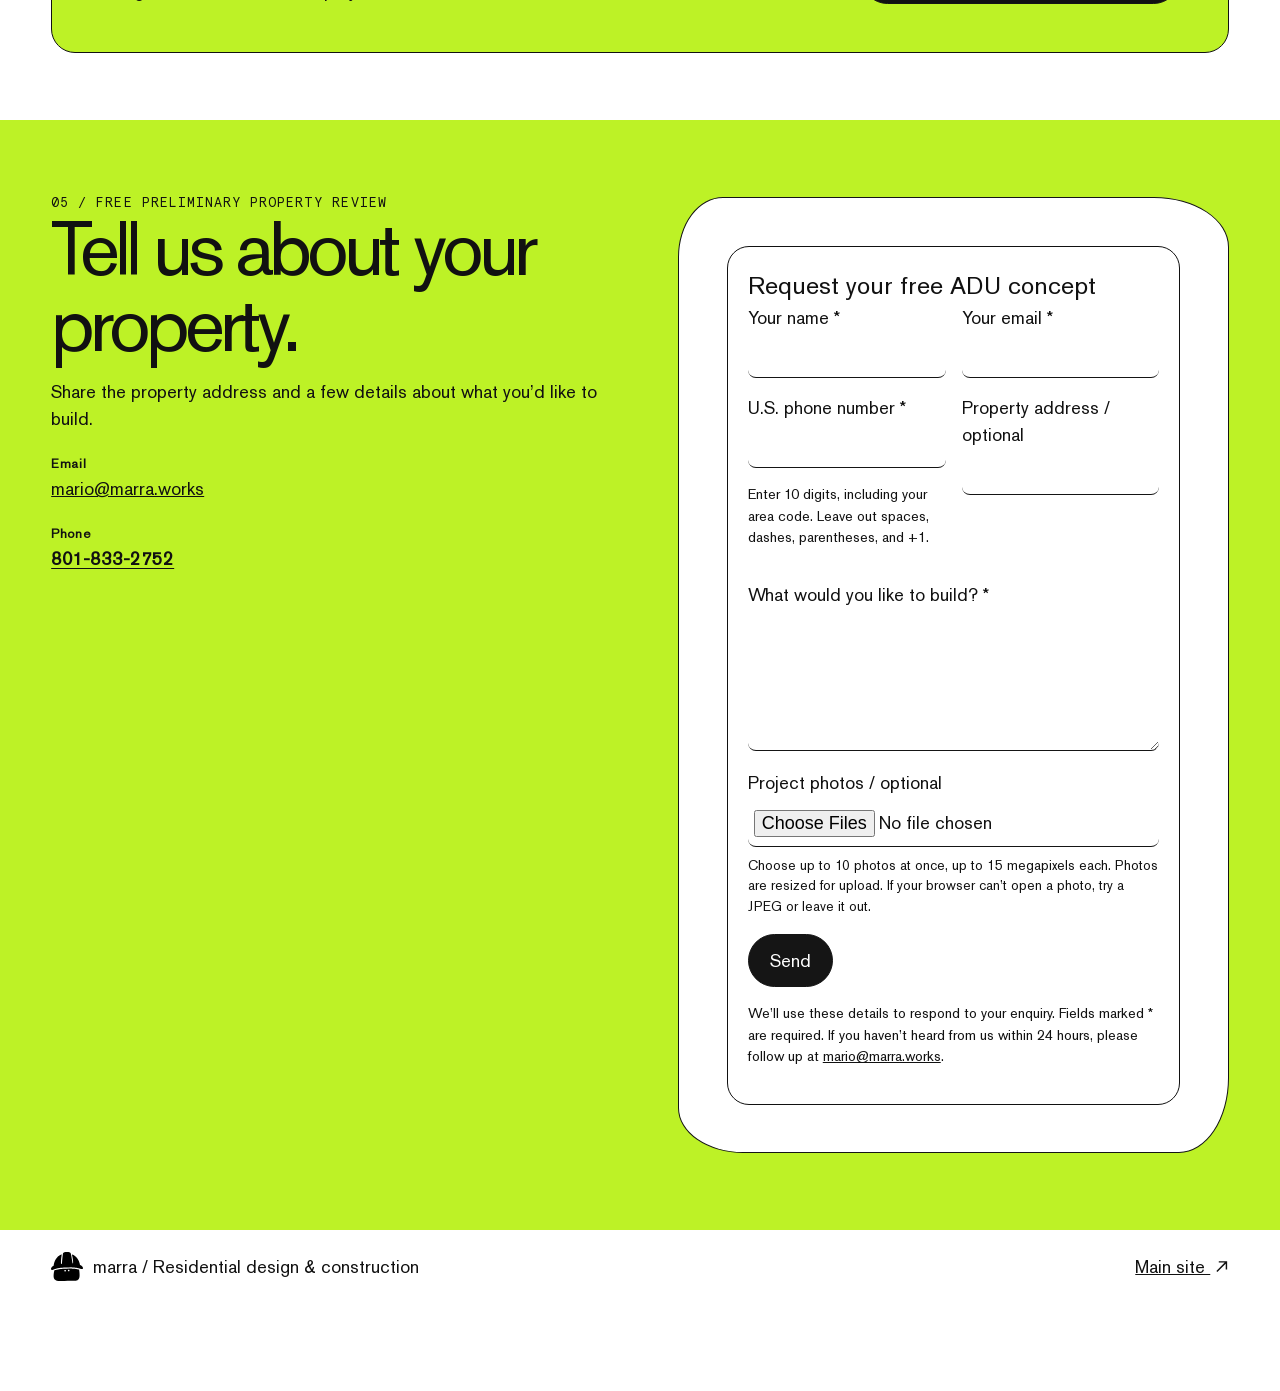
==== commit 3eb7f922: "yea" ====
--- a/adu.html
+++ b/adu.html
@@ -118,6 +118,22 @@
 #contact-form #project-photos{max-width:100%;font:inherit}
 #contact-form #photo-help{margin:8px 0 0;font-size:.85rem}
 </style>
+<style id="adu-concept-styles">
+#adu-concept .concept-layout{display:grid;grid-template-columns:minmax(0, .95fr) minmax(0, 1fr);gap:clamp(26px,6vw,96px);align-items:start}
+#adu-concept h2{max-width:11ch;margin-top:0}
+#adu-concept .concept-intro{max-width:39ch;font-size:clamp(17px,1.7vw,22px)}
+#adu-concept h3{font-size:clamp(22px,2.4vw,32px);letter-spacing:-.045em;line-height:1.04;margin:0}
+.concept-inclusions{list-style:none;padding:0;margin:18px 0 12px;border-top:1px solid #111}
+.concept-inclusions li{display:grid;grid-template-columns:minmax(0,.8fr) minmax(0,1.2fr);gap:14px;border-bottom:1px solid #d5d5cf;padding:13px 0;font-size:16px;line-height:1.35}
+#adu-concept .concept-note{font-size:14px;color:#4c4c45}
+.concept-launch{display:grid;grid-template-columns:minmax(0,1fr) auto;align-items:end;gap:24px;margin-top:clamp(28px,5vw,56px);padding:clamp(22px,4vw,48px);background:#bdf226;border:1px solid #111;border-radius:24px}
+#adu-concept .concept-launch h3{font-size:clamp(29px,4.5vw,58px);margin:.2em 0 .22em}
+#adu-concept .concept-launch p{max-width:62ch;margin-bottom:0}
+#adu-concept .concept-cta{display:inline-flex;align-items:center;justify-content:center;gap:8px;background:#111;color:#fff;white-space:normal;text-align:center;margin:0}
+#contact-form{scroll-margin-top:100px}
+@media(max-width:760px){#adu-concept .concept-layout,.concept-launch{grid-template-columns:minmax(0,1fr)}.concept-launch .concept-cta{justify-self:start}}
+@media(max-width:440px){.concept-inclusions li{grid-template-columns:1fr;gap:4px}}
+</style>
 </head><body><header><a class="brand" href="https://www.marra.works/" aria-label="Marra home"><img src="[data-uri]" alt="">marra</a><nav aria-label="Page"><a href="#study">Backyard study</a><a href="#budget">Cost & timing</a><a href="#review">Property review <svg class="link-arrow" viewBox="0 0 16 16" aria-hidden="true" focusable="false"><path d="M3 13 13 3M5 3h8v8" fill="none" stroke="currentColor" stroke-width="1.5"/></svg></a></nav></header><main>
 <div class="hero"><div><h1>Custom ADU<br>design.</h1><p>For a parent who wants to stay close, a tenant who needs a place of their own, or a family that’s outgrown the main house. We draw backyard homes, garage conversions, and basement apartments around how you want to live. Let’s see what could fit on your property.</p><a class="btn" href="#review">Contact us for your free backyard study and estimate! <svg class="link-arrow" viewBox="0 0 16 16" aria-hidden="true" focusable="false"><path d="M3 13 13 3M5 3h8v8" fill="none" stroke="currentColor" stroke-width="1.5"/></svg></a></div><svg class="hero-crew" viewBox="0 0 640 190" role="img" aria-label="Four Marra mascots peeking up with a pencil, plans, a measuring square, and a hardhat">
 <path fill="#bdf226" d="M0 131 640 91v75L0 183Z"/>
@@ -153,7 +169,34 @@
 <article class="card"><svg class="plan" viewBox="0 0 258 174" role="img" aria-label="Garage conversion furnished floor plan"><rect class="paper" x="55" y="34" width="148" height="112"/><g class="fit"><rect x="57" y="35.55" width="57" height="12" rx="0"/><rect x="62" y="37.55" width="12" height="8" rx="2"/><path d="M97 35.55v12"/><circle cx="83" cy="38.55" r="1.3"/><circle cx="83" cy="43.55" r="1.3"/><circle cx="89" cy="38.55" r="1.3"/><circle cx="89" cy="43.55" r="1.3"/><rect x="184" y="139" width="10" height="5" rx="1"/><ellipse cx="189" cy="134" rx="4" ry="5"/><ellipse cx="189" cy="133.5" rx="2.4" ry="3"/><rect x="151.55" y="119" width="11.5" height="15" rx="1"/><rect x="155" y="121" width="6" height="11" rx="2"/><circle cx="153.5" cy="126.5" r="0.65"/><circle cx="158" cy="126.5" r="0.65"/><rect x="178" y="90.55" width="23.45" height="23" rx="0"/><path d="M180 93h19v18h-19zM181 113h14m-7-3v3m-5-2h12m-15-13h19m-19 6h19m-13-11v18m7-18v18"/><circle cx="189.5" cy="101" r="1.35"/><path d="M188 93v2h3m-3 1l-2 2m4-2v2m2-2l2 2"/><rect x="62" y="77" width="36" height="15" rx="2"/><path d="M66 89v-8h28v8m-14-8v8"/><rect x="67" y="104" width="26" height="10" rx="3"/><rect x="68" y="140" width="24" height="4" rx="0"/><rect x="158" y="46" width="43" height="27" rx="1"/><rect x="192" y="48" width="7" height="10" rx="1"/><rect x="192" y="61" width="7" height="10" rx="1"/><path d="M188 46v27"/></g><path class="wall" d="M105 146H55V34h148v112h-80 M150 89h53M150 89v9m0 18v30"/><path class="detail" d="M105 146v-18a18 18 0 0 1 18 18 M150 98h18a18 18 0 0 1-18 18"/><path class="detail" stroke-dasharray="3 2" d="M58 143V126H98V143"/></svg><h3>Garage conversion</h3><p>Start with a building you already have. We’d check the slab, ceiling height, access, and utility routes before planning around it.</p></article><article class="card studio"><svg class="plan" viewBox="0 0 258 174" role="img" aria-label="Recording studio furnished floor plan"><rect class="paper" x="55" y="34" width="148" height="112"/><g class="fit"><rect x="88" y="53" width="19" height="15" rx="2"/><path d="M88 56h19m-19 9h19m-16-12v15m13-15v15M91 67l-4 4m17-4l4 4"/><rect x="95" y="68" width="5" height="7" rx="1"/><circle cx="89" cy="50" r="4"/><circle cx="89" cy="50" r="3"/><path d="M85 50h1m6 0h1M89 46v1"/><circle cx="104" cy="48" r="4"/><circle cx="104" cy="48" r="3"/><path d="M100 48h1m6 0h1M104 44v1"/><circle cx="82" cy="66" r="5"/><circle cx="82" cy="66" r="4"/><path d="M77 66h1m8 0h1M82 61v1"/><circle cx="112" cy="65" r="5"/><circle cx="112" cy="65" r="4"/><path d="M107 65h1m8 0h1M112 60v1"/><circle cx="75" cy="52" r="5"/><circle cx="75" cy="52" r="1.3"/><path d="M75 54v7m0 0l-3 3m3-3l3 3"/><circle cx="118" cy="49" r="5"/><circle cx="118" cy="49" r="1.3"/><path d="M118 51v7m0 0l-3 3m3-3l3 3"/><circle cx="97" cy="82" r="4"/><circle cx="97" cy="82" r="2.8"/><rect x="58" y="92" width="14" height="37" rx="1"/><path d="M62 93v35M62 95h9M62 98h9M62 101h9M62 104h9M62 107h9M62 110h9M62 113h9M62 116h9M62 119h9M62 122h9M62 125h9"/><rect x="77" y="103" width="9" height="14" rx="1"/><rect x="157" y="36" width="39" height="13" rx="2"/><rect x="167" y="40" width="19" height="5" rx="0"/><rect x="161" y="39.5" width="4" height="4" rx="0"/><rect x="188" y="39.5" width="4" height="4" rx="0"/><circle cx="176" cy="59" r="6"/><rect x="184" y="139" width="10" height="5" rx="1"/><ellipse cx="189" cy="134" rx="4" ry="5"/><ellipse cx="189" cy="133.5" rx="2.4" ry="3"/><rect x="151.55" y="119" width="11.5" height="15" rx="1"/><rect x="155" y="121" width="6" height="11" rx="2"/><circle cx="153.5" cy="126.5" r="0.65"/><circle cx="158" cy="126.5" r="0.65"/><rect x="178" y="90.55" width="23.45" height="23" rx="0"/><path d="M180 93h19v18h-19zM181 113h14m-7-3v3m-5-2h12m-15-13h19m-19 6h19m-13-11v18m7-18v18"/><circle cx="189.5" cy="101" r="1.35"/><path d="M188 93v2h3m-3 1l-2 2m4-2v2m2-2l2 2"/></g><path class="wall" d="M105 146H55V34h148v112h-80 M134 34v29m0 18v8h15v9m0 18v30M149 89h54"/><path class="detail" d="M105 146v-18a18 18 0 0 1 18 18 M134 63h18a18 18 0 0 1-18 18M149 98h18a18 18 0 0 1-18 18"/></svg><h3>Backyard recording studio</h3><p>Imagine a rehearsal and recording room local musicians can book by the hour. A separate entry, a small control area, and sound isolation designed for the site would shape the layout.</p></article></div><small>Quick concept sketches. Each layout would be developed for its site.</small></section>
 <section id="budget"><div class="split"><div><div class="kicker">03 / Early planning</div><h2>Cost & timing.</h2><p>Compare the type of project first. Utility runs, access for equipment, and the condition of an existing structure can change the budget substantially.</p></div><div><table><thead><tr><th scope="col">ADU type</th><th scope="col">Budget reference</th><th scope="col">Build time</th></tr></thead><tbody><tr><td>Garage conversion</td><td>$80k–$150k</td><td>3–6 months</td></tr><tr><td>Internal or basement</td><td>$90k–$175k</td><td>4–7 months</td></tr><tr><td>Attached</td><td>$150k–$280k</td><td>5–9 months</td></tr><tr><td>Detached</td><td>$175k–$350k+</td><td>6–12 months</td></tr></tbody></table><small>Market planning references from <a href="https://ironwoodcustombuilders.com/news/accessory-dwelling-unit-contractor/">Ironwood’s Salt Lake City ADU guide</a>. These are not Marra quotes. Allow additional time for design and permitting, and confirm what the budget includes.</small></div></div></section>
 <section><div class="kicker">04 / Working with Marra</div><h2>Find the right plan for your property.</h2><div class="grid"><article class="card"><h3>01 / Review the property</h3><p>Martin and Mario discuss what you need, then flag layout, access, and utility questions and what to verify with the city.</p></article><article class="card"><h3>02 / Choose a standard plan or go custom</h3><p>If a pre-approved plan suits your needs, we can help review how it fits the lot and identify site drawings you may need. If you want a step-free entry, a layout that keeps a favorite tree, or more privacy from the main house, Martin can draw a custom option. We outline the scope and fee before starting.</p></article><article class="card"><h3>03 / Plan the construction</h3><p>You can take the drawings to your own builder or ask Marra about construction. Where design-build is available, we can handle the drawings and construction under one contract. We confirm responsibilities and budget before work begins.</p></article></div><details><summary>Where can I read about Salt Lake City’s ADU rules?</summary><p>Start with the city’s handbook and standard plan information. A site review is still required for a permit. <a href="https://www.slc.gov/buildingservices/accessory-dwelling-unit-information/">Salt Lake City ADU resources <svg class="link-arrow" viewBox="0 0 16 16" aria-hidden="true" focusable="false"><path d="M3 13 13 3M5 3h8v8" fill="none" stroke="currentColor" stroke-width="1.5"/></svg></a></p></details><details><summary>Are there local financing resources?</summary><p>Salt Lake City’s Backyard Keys program is designed for eligible Westside homeowners. Check the program page for eligibility and availability. <a href="https://cra.slc.gov/affordable-housing/adu-loan-program/">Backyard Keys <svg class="link-arrow" viewBox="0 0 16 16" aria-hidden="true" focusable="false"><path d="M3 13 13 3M5 3h8v8" fill="none" stroke="currentColor" stroke-width="1.5"/></svg></a></p></details></section>
-<section class="review split" id="review"><div><div class="kicker">05 / Free preliminary property review</div><h2>Tell us about your property.</h2><p>The initial backyard review is free. Share the property address and what you’d like the space to do. We’ll discuss which options are worth exploring, the main questions about your site, and what a more detailed review would involve.</p><p><span class="contact-detail-label">Email</span><br><a href="mailto:mario@marra.works">mario@marra.works</a></p><p><span class="contact-detail-label">Phone</span><br><a class="review-phone" href="tel:+18018332752">801-833-2752</a></p></div><div class="review-next"><form aria-labelledby='form-heading' class='contact-form' id='contact-form' method='POST' action='/marra.html' name='marra-contact'>
+<section id="adu-concept" aria-labelledby="adu-concept-title">
+  <div class="concept-layout">
+    <div>
+      <h2 id="adu-concept-title">See what could fit in your backyard.</h2>
+      <p class="concept-intro">Tell us your property address and what you’d like to build. We’ll put together one free ADU concept for your property so you can picture the project before committing to full design.</p>
+    </div>
+    <div>
+      <h3>What’s included in your free ADU concept</h3>
+      <ul class="concept-inclusions">
+        <li><strong>Backyard feasibility study</strong><span>A diagram showing one possible location, approximate footprint, and access path, plus zoning and site questions to verify.</span></li>
+        <li><strong>One rough floor plan</strong><span>An initial layout based on how you’d like to use the space.</span></li>
+        <li><strong>One exterior rendering</strong><span>A view of how the ADU could sit alongside your home.</span></li>
+        <li><strong>One interior rendering</strong><span>A view of the main living space.</span></li>
+        <li><strong>Preliminary cost range</strong><span>An early estimate for design and construction, with assumptions about labor, materials, and site work.</span></li>
+      </ul>
+      <p class="concept-note">We prepare the concept using available property information. Site measurements, permit drawings, and a firm construction quote come later.</p>
+    </div>
+  </div>
+  <aside class="concept-launch" aria-labelledby="adu-launch-title">
+    <div>
+      <div class="kicker">Marra’s ADU Design Launch</div>
+      <h3 id="adu-launch-title">Get $250 off your first design invoice.</h3>
+      <p>Request your free ADU concept by <strong>December 15, 2026</strong>. If you hire Marra for full ADU design within 30 days of receiving your concept, we’ll apply the credit to your first design invoice. Available for projects in the Salt Lake and Boise areas.</p>
+    </div>
+    <a class="btn concept-cta" href="#contact-form">Request your free ADU concept <span aria-hidden="true">↗</span></a>
+  </aside>
+</section>
+<section class="review split" id="review"><div><div class="kicker">05 / Free preliminary property review</div><h2>Tell us about your property.</h2><p>Share the property address and a few details about what you’d like to build.</p><p><span class="contact-detail-label">Email</span><br><a href="mailto:mario@marra.works">mario@marra.works</a></p><p><span class="contact-detail-label">Phone</span><br><a class="review-phone" href="tel:+18018332752">801-833-2752</a></p></div><div class="review-next"><form aria-labelledby='form-heading' class='contact-form' id='contact-form' method='POST' action='/marra.html' name='marra-contact'>
           <input type="hidden" name="form-name" value="marra-contact">
           <input type="hidden" name="subject" value="New ADU enquiry from marra.works">
 
@@ -165,7 +208,7 @@
           </p>
 
           <h3 class="form-heading" id="form-heading">
-            Request a free backyard study
+            Request your free ADU concept
           </h3>
 
           <div class="form-fields">
@@ -266,7 +309,7 @@
     <img src="[data-uri]" alt="" width="34" height="34">
     <span><strong>Call 801-833-2752</strong><small>Free backyard study &amp; estimate</small></span>
   </a>
-  <a class="adu-study-link" href="#contact-form">Request a free study</a>
+  <a class="adu-study-link" href="#contact-form">Request a free ADU concept</a>
 </nav>
 <script>
 (() => {
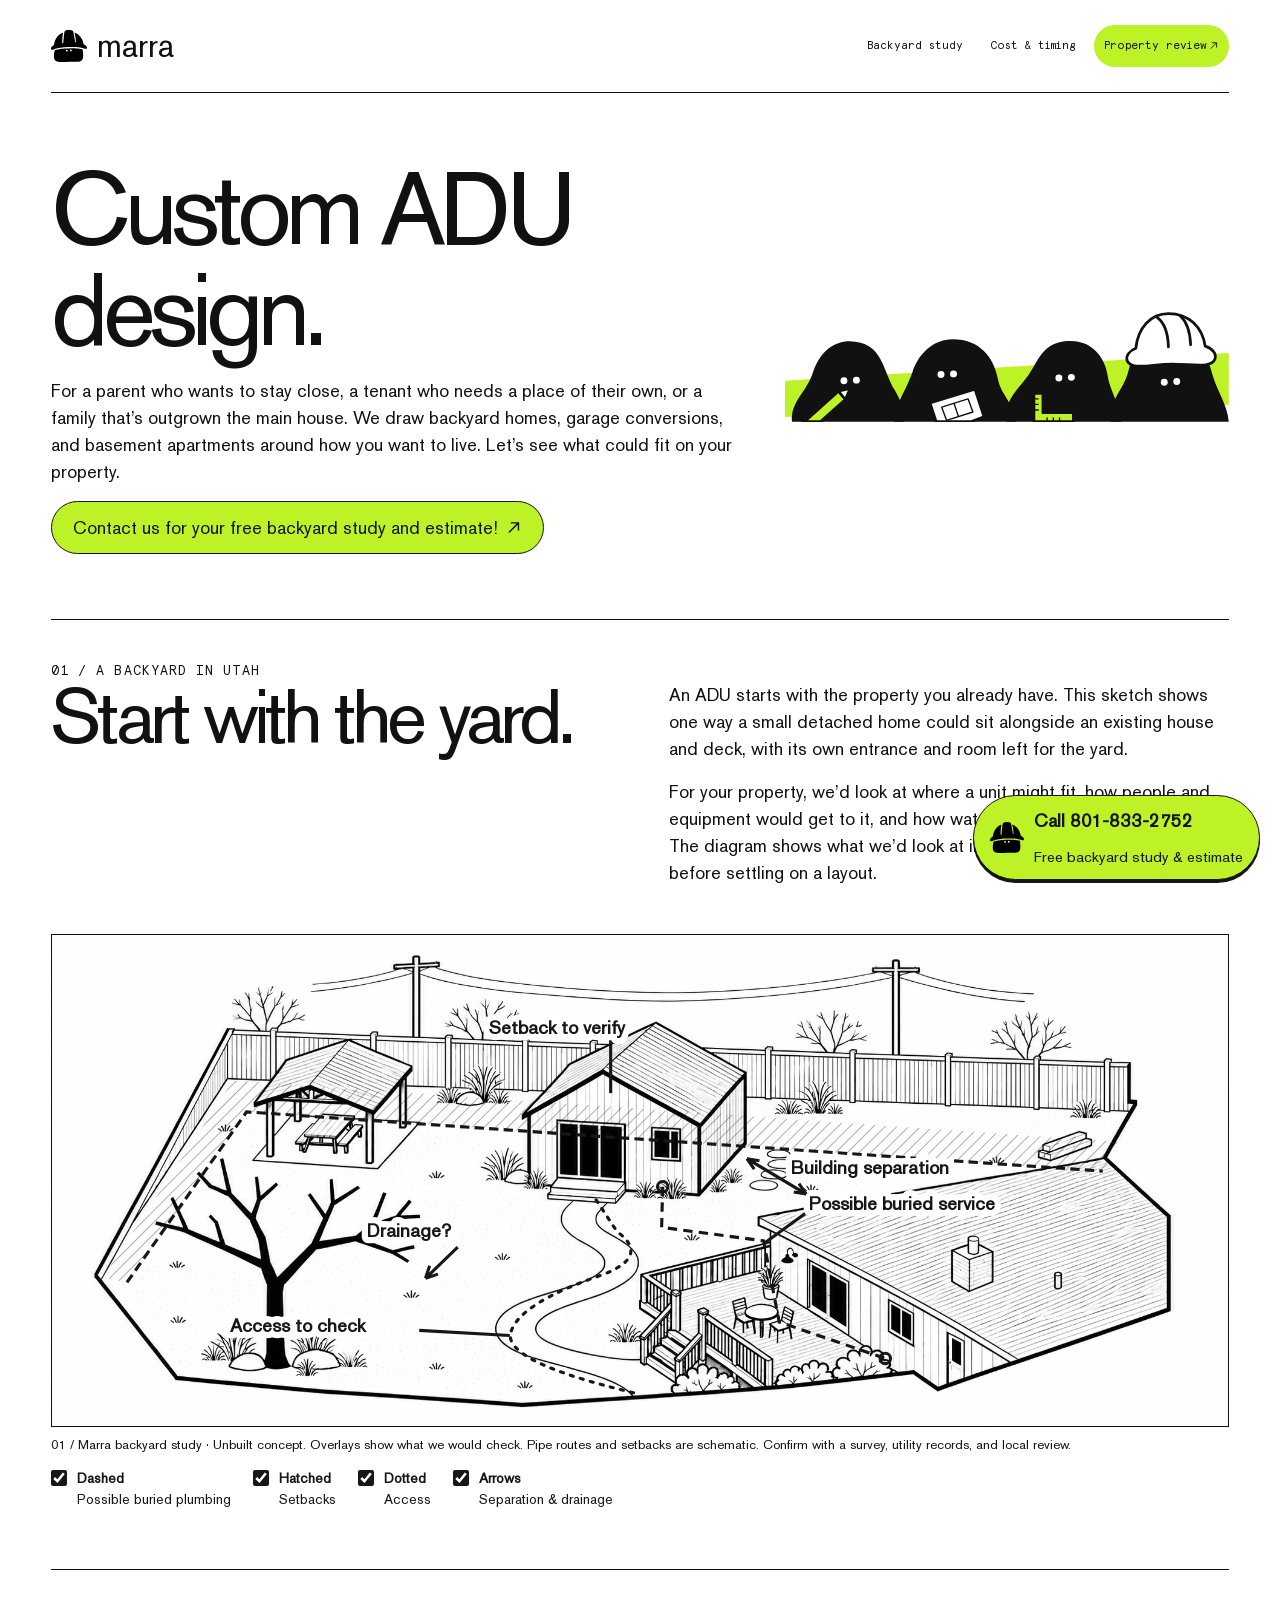
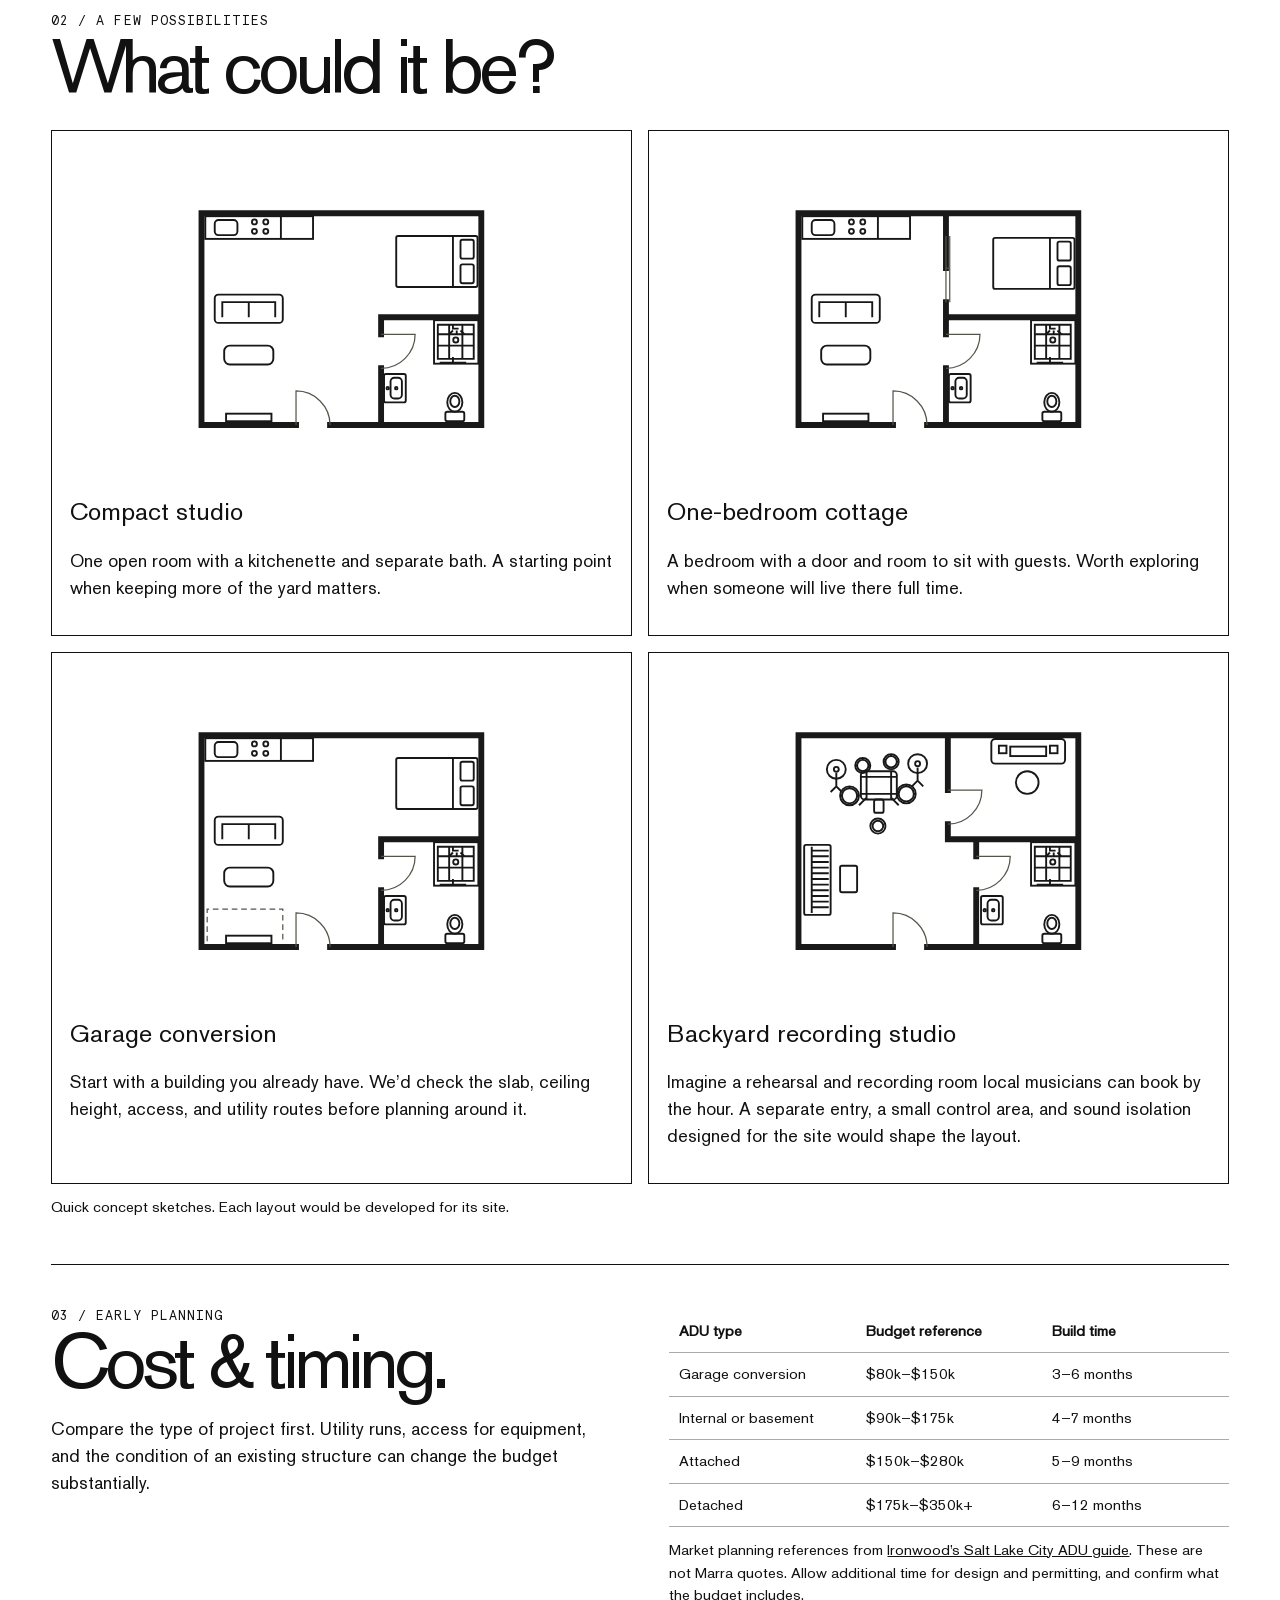
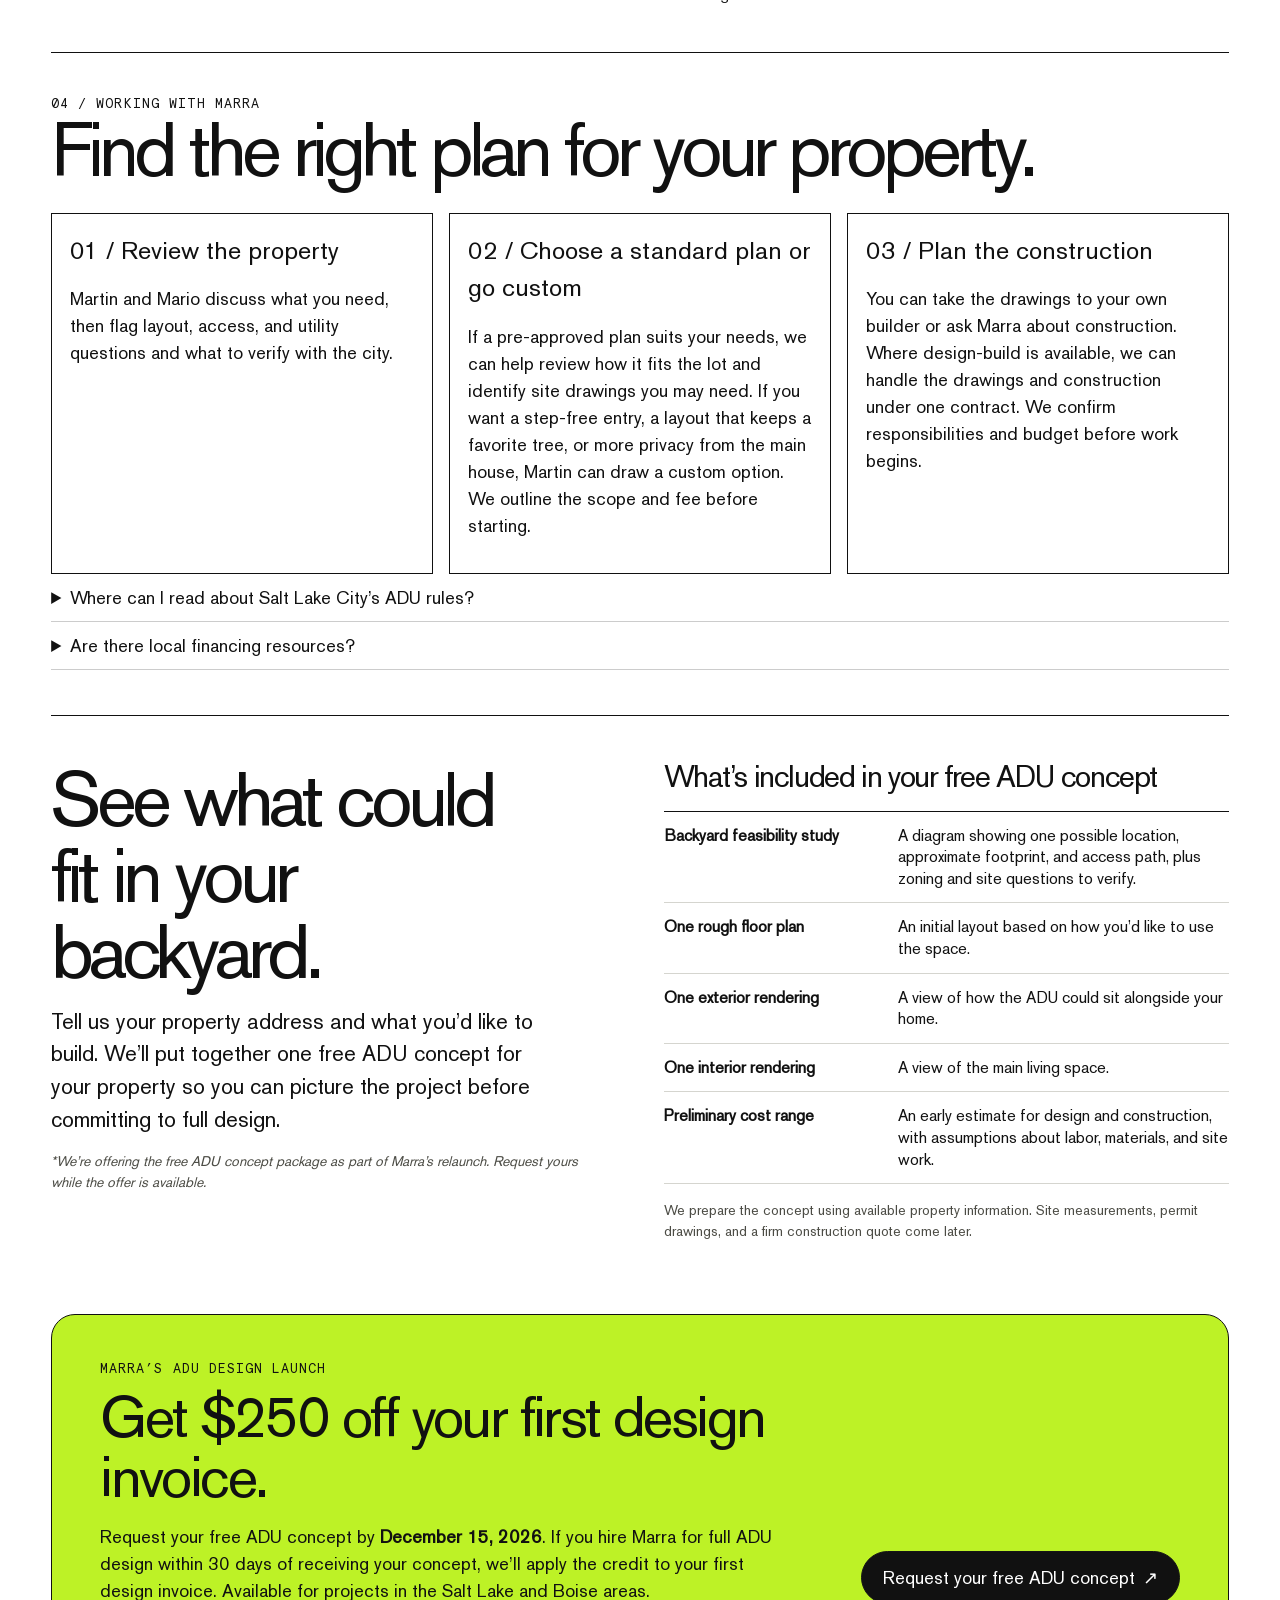
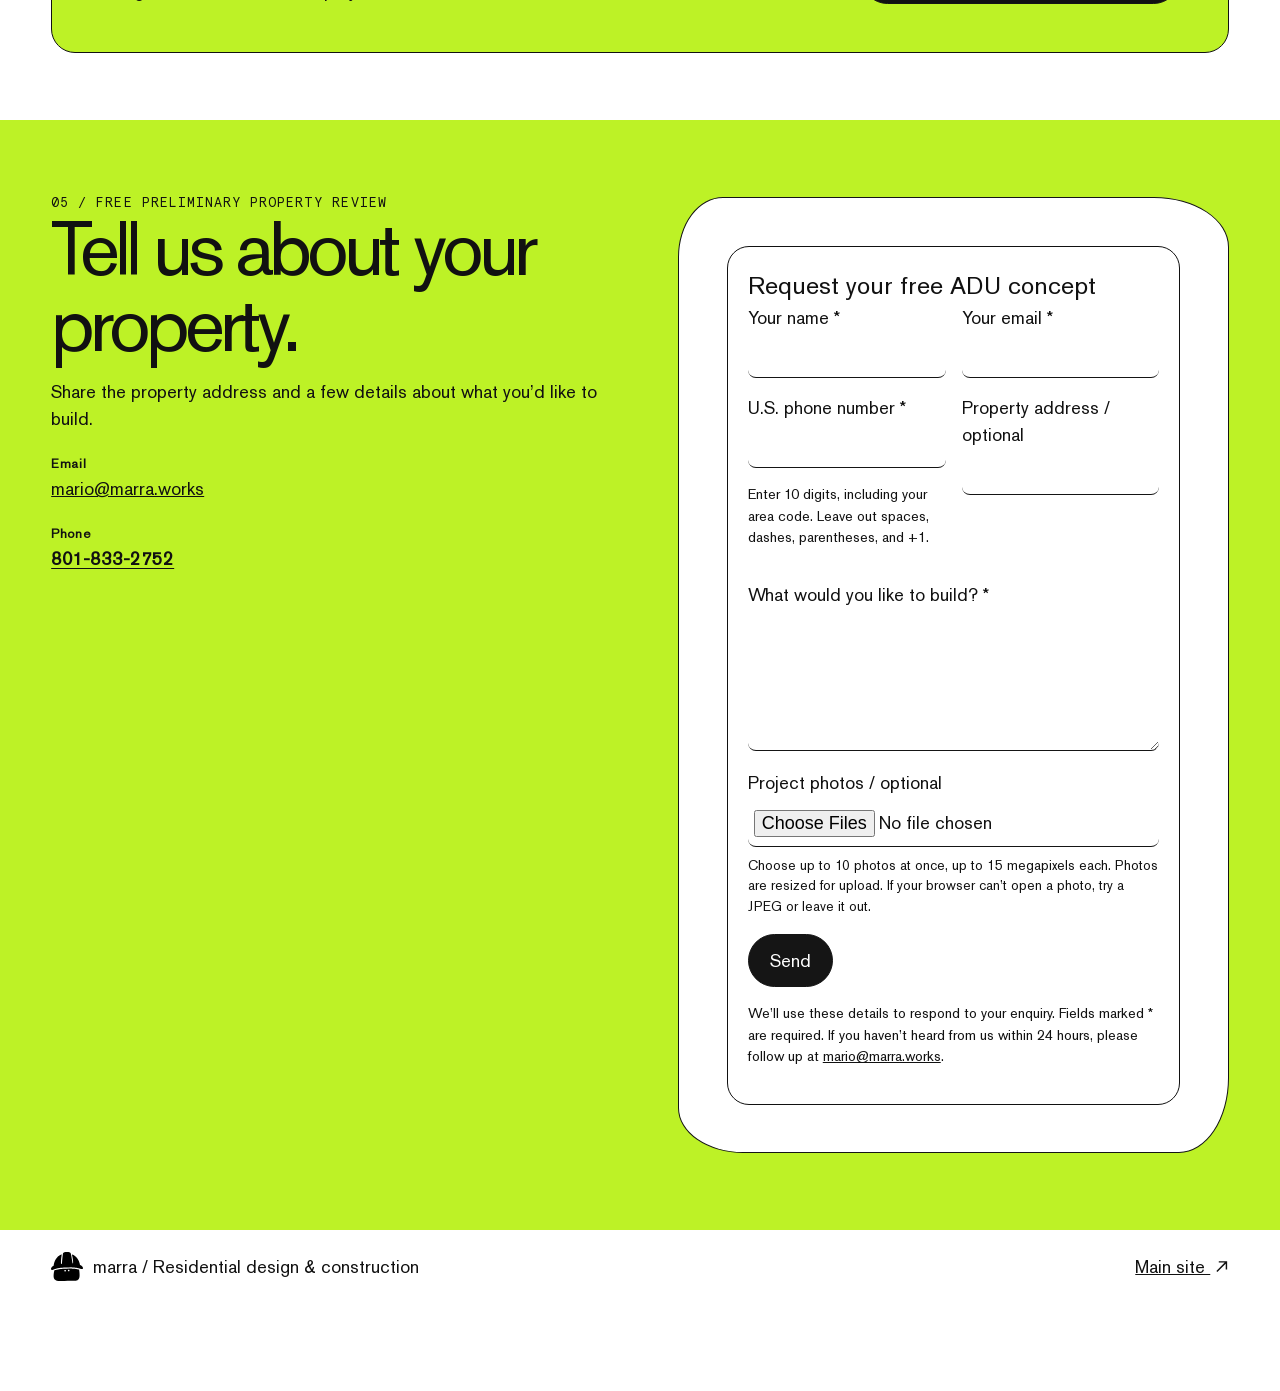
==== commit 5745ee9c: "yea2" ====
--- a/adu.html
+++ b/adu.html
@@ -174,6 +174,7 @@
     <div>
       <h2 id="adu-concept-title">See what could fit in your backyard.</h2>
       <p class="concept-intro">Tell us your property address and what you’d like to build. We’ll put together one free ADU concept for your property so you can picture the project before committing to full design.</p>
+      <p class="concept-note"><em>*We’re offering the free ADU concept package as part of Marra’s relaunch. Request yours while the offer is available.</em></p>
     </div>
     <div>
       <h3>What’s included in your free ADU concept</h3>
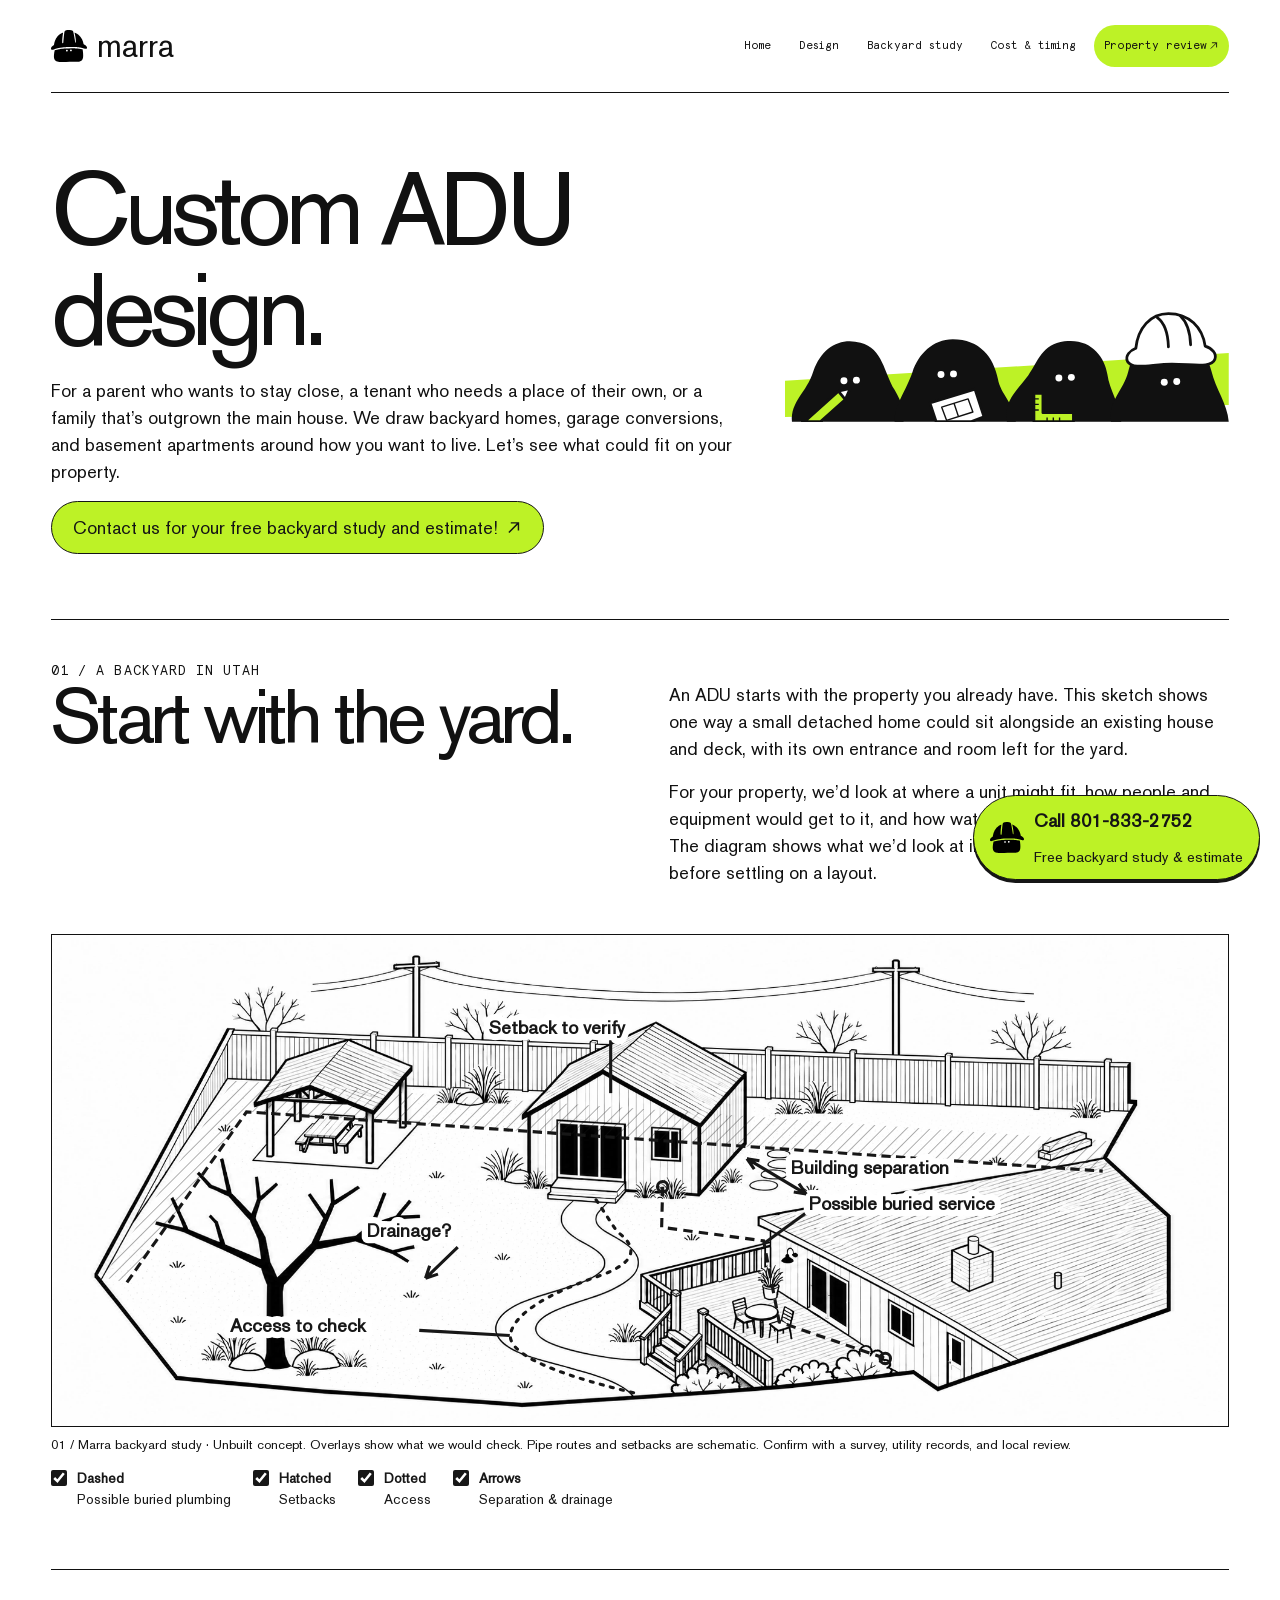
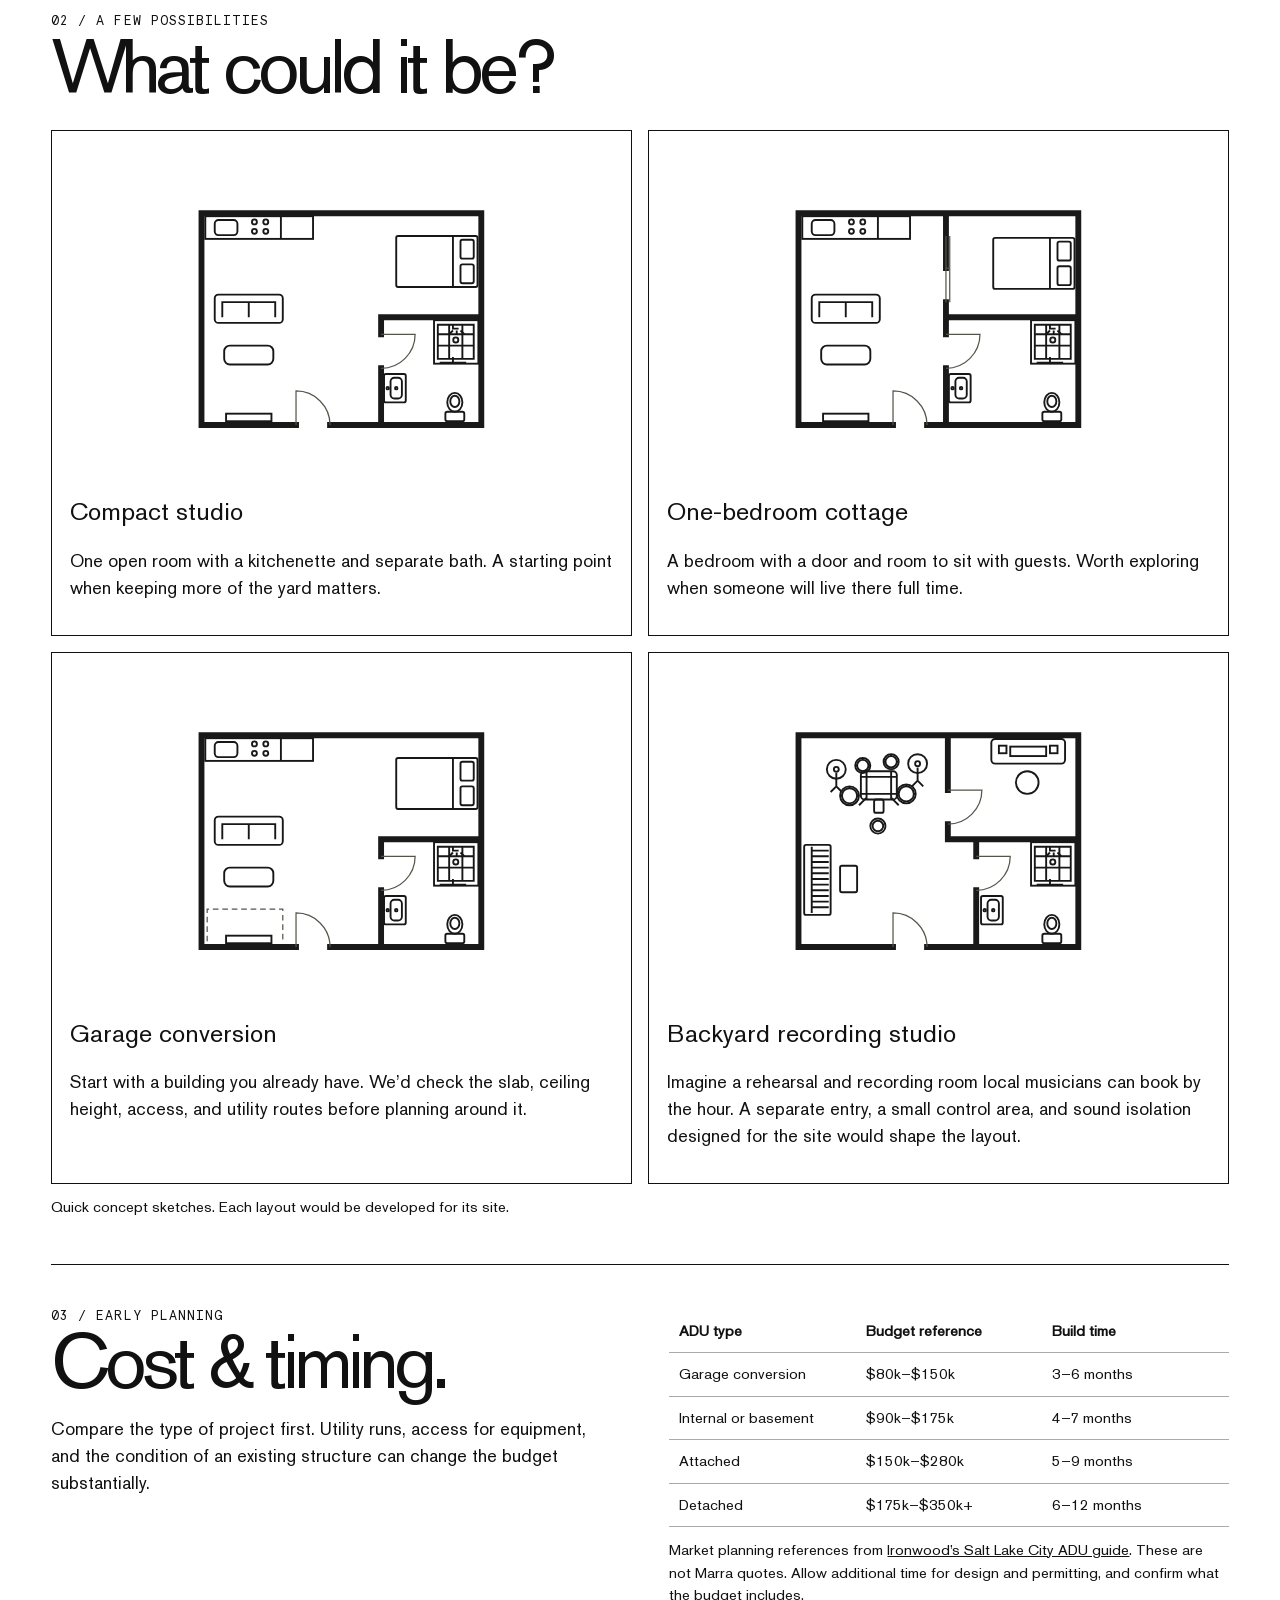
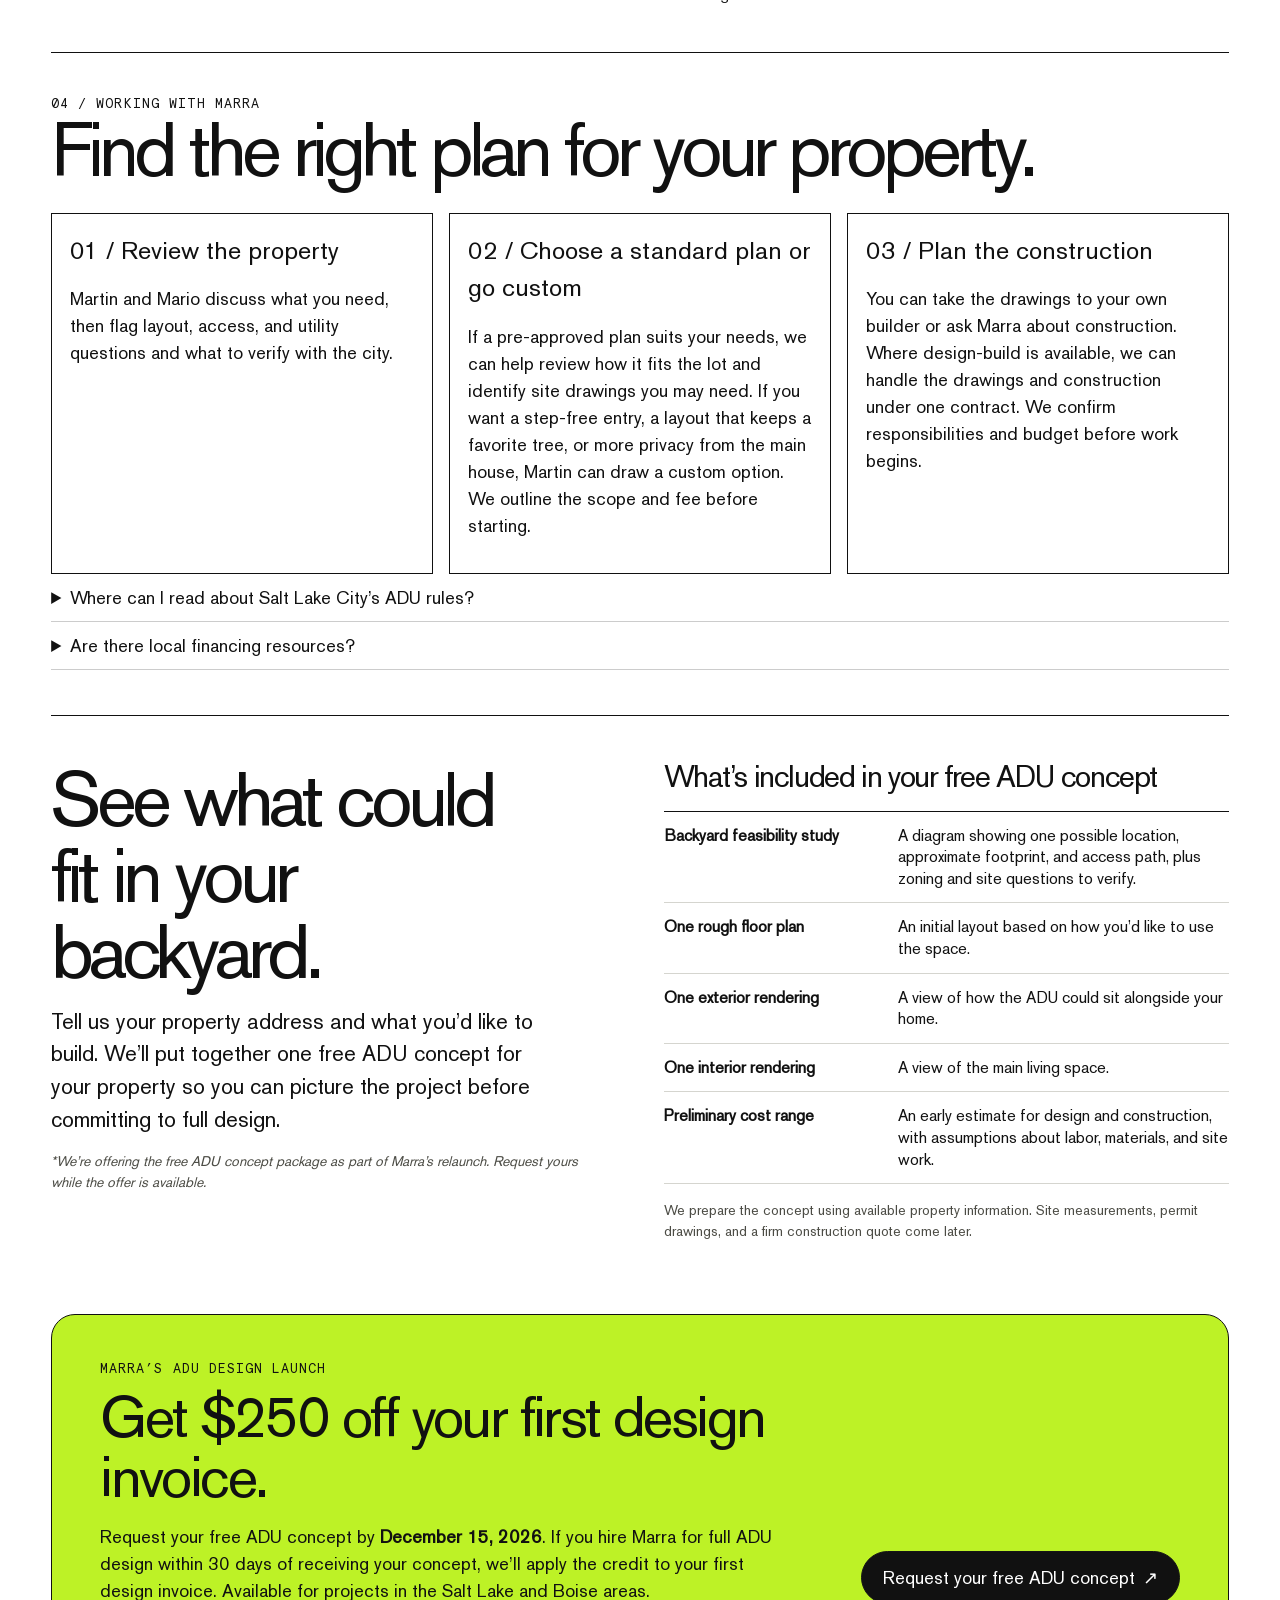
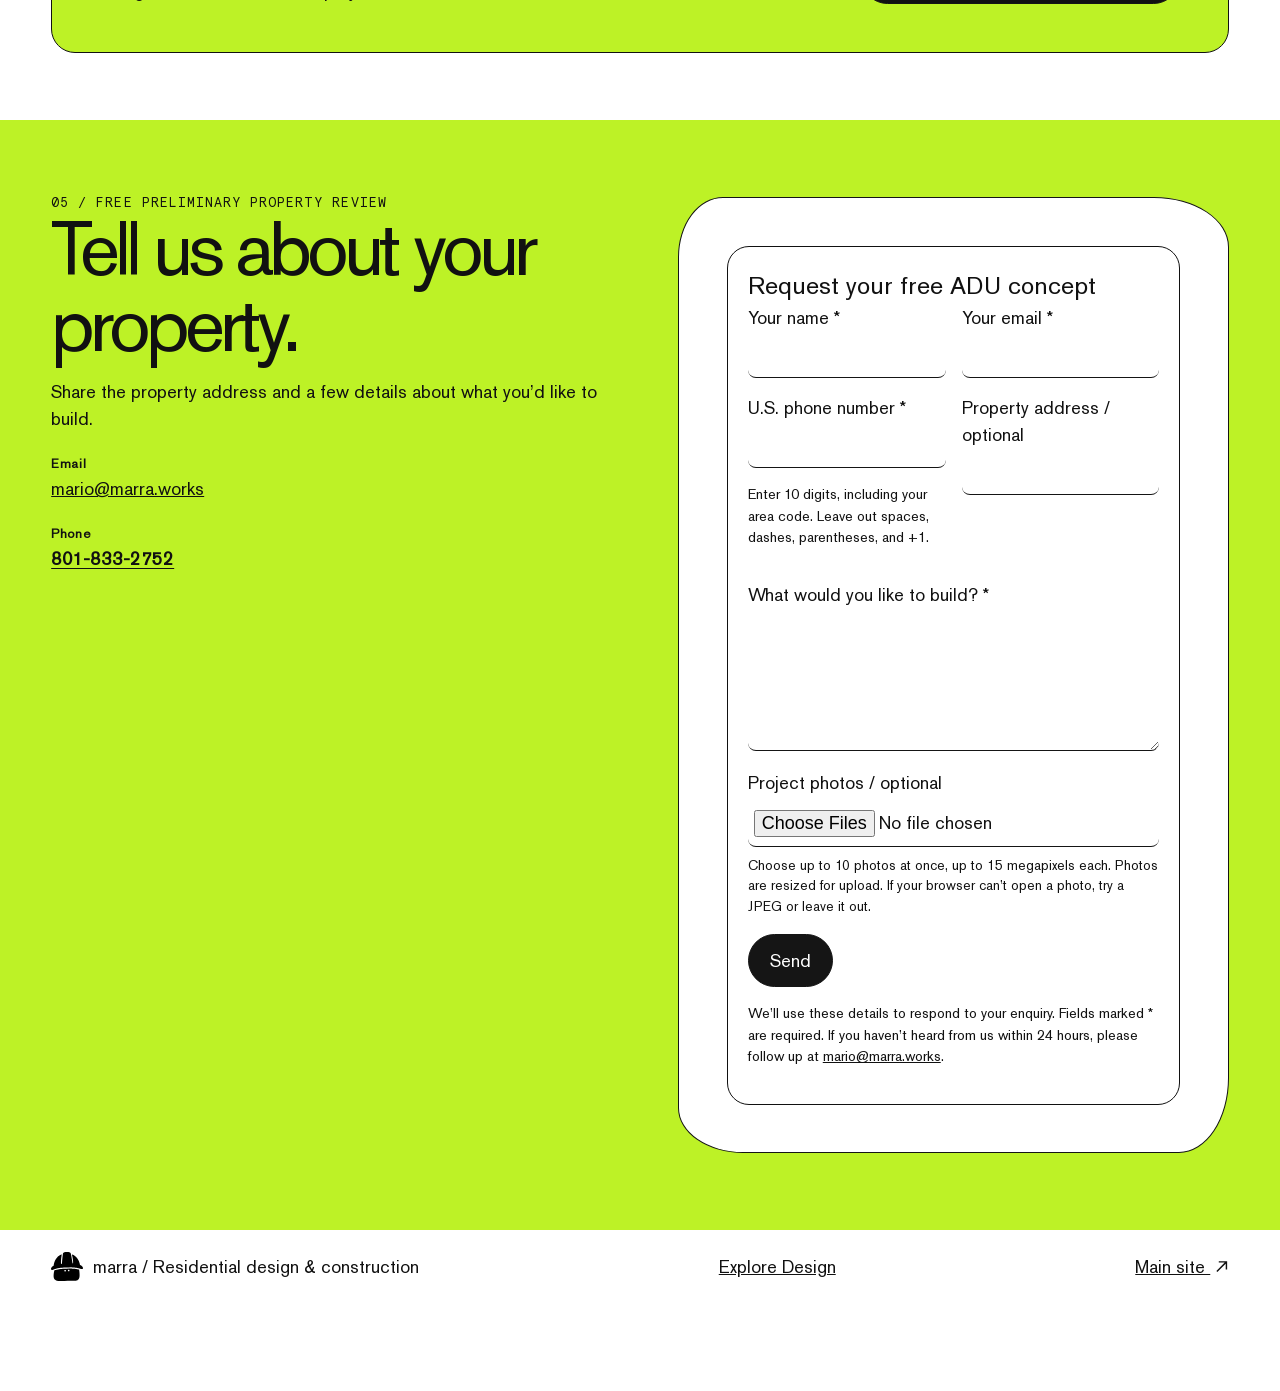
==== commit 352fd81f: "yea1" ====
--- a/adu.html
+++ b/adu.html
@@ -134,7 +134,7 @@
 @media(max-width:760px){#adu-concept .concept-layout,.concept-launch{grid-template-columns:minmax(0,1fr)}.concept-launch .concept-cta{justify-self:start}}
 @media(max-width:440px){.concept-inclusions li{grid-template-columns:1fr;gap:4px}}
 </style>
-</head><body><header><a class="brand" href="https://www.marra.works/" aria-label="Marra home"><img src="[data-uri]" alt="">marra</a><nav aria-label="Page"><a href="#study">Backyard study</a><a href="#budget">Cost & timing</a><a href="#review">Property review <svg class="link-arrow" viewBox="0 0 16 16" aria-hidden="true" focusable="false"><path d="M3 13 13 3M5 3h8v8" fill="none" stroke="currentColor" stroke-width="1.5"/></svg></a></nav></header><main>
+</head><body><header><a class="brand" href="marra.html" aria-label="Marra home"><img src="[data-uri]" alt="">marra</a><nav aria-label="Page"><a href="marra.html">Home</a><a href="design.html">Design</a><a href="#study">Backyard study</a><a href="#budget">Cost & timing</a><a href="#review">Property review <svg class="link-arrow" viewBox="0 0 16 16" aria-hidden="true" focusable="false"><path d="M3 13 13 3M5 3h8v8" fill="none" stroke="currentColor" stroke-width="1.5"/></svg></a></nav></header><main>
 <div class="hero"><div><h1>Custom ADU<br>design.</h1><p>For a parent who wants to stay close, a tenant who needs a place of their own, or a family that’s outgrown the main house. We draw backyard homes, garage conversions, and basement apartments around how you want to live. Let’s see what could fit on your property.</p><a class="btn" href="#review">Contact us for your free backyard study and estimate! <svg class="link-arrow" viewBox="0 0 16 16" aria-hidden="true" focusable="false"><path d="M3 13 13 3M5 3h8v8" fill="none" stroke="currentColor" stroke-width="1.5"/></svg></a></div><svg class="hero-crew" viewBox="0 0 640 190" role="img" aria-label="Four Marra mascots peeking up with a pencil, plans, a measuring square, and a hardhat">
 <path fill="#bdf226" d="M0 131 640 91v75L0 183Z"/>
 <g fill="#111">
@@ -304,7 +304,7 @@
             aria-atomic="true"
           ></p>
         </form></div></section>
-</main><footer><a class="footer-brand" href="https://www.marra.works/" aria-label="Marra home"><img src="[data-uri]" alt="">marra / Residential design &amp; construction</a><a href="https://www.marra.works/">Main site <svg class="link-arrow" viewBox="0 0 16 16" aria-hidden="true" focusable="false"><path d="M3 13 13 3M5 3h8v8" fill="none" stroke="currentColor" stroke-width="1.5"/></svg></a></footer><script>document.querySelectorAll('[data-layer]').forEach(control=>control.addEventListener('change',()=>{document.getElementById(control.dataset.layer).style.display=control.checked?'':'none';}));</script>
+</main><footer><a class="footer-brand" href="marra.html" aria-label="Marra home"><img src="[data-uri]" alt="">marra / Residential design &amp; construction</a><a href="design.html">Explore Design</a><a href="marra.html">Main site <svg class="link-arrow" viewBox="0 0 16 16" aria-hidden="true" focusable="false"><path d="M3 13 13 3M5 3h8v8" fill="none" stroke="currentColor" stroke-width="1.5"/></svg></a></footer><script>document.querySelectorAll('[data-layer]').forEach(control=>control.addEventListener('change',()=>{document.getElementById(control.dataset.layer).style.display=control.checked?'':'none';}));</script>
 <nav class="adu-contact-dock" aria-label="ADU contact">
   <a class="adu-call-sticker" href="tel:+18018332752">
     <img src="[data-uri]" alt="" width="34" height="34">
